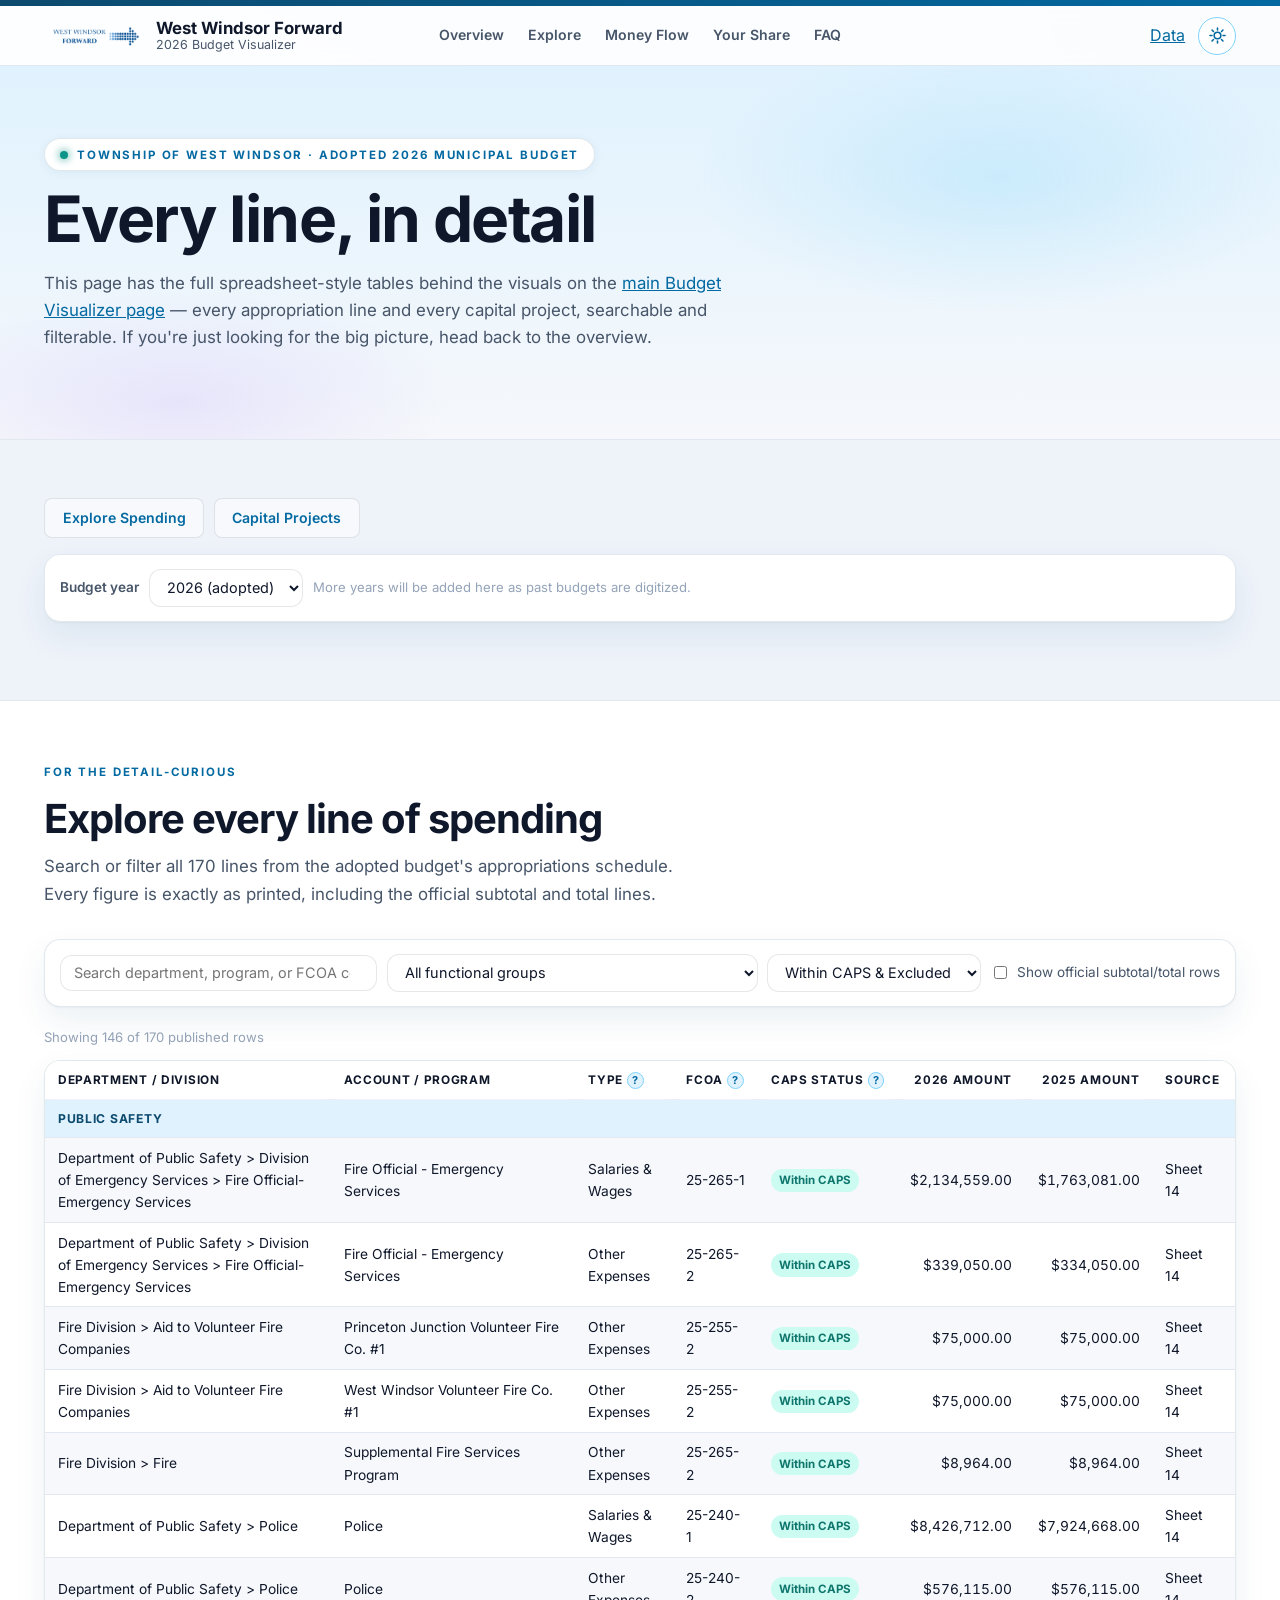
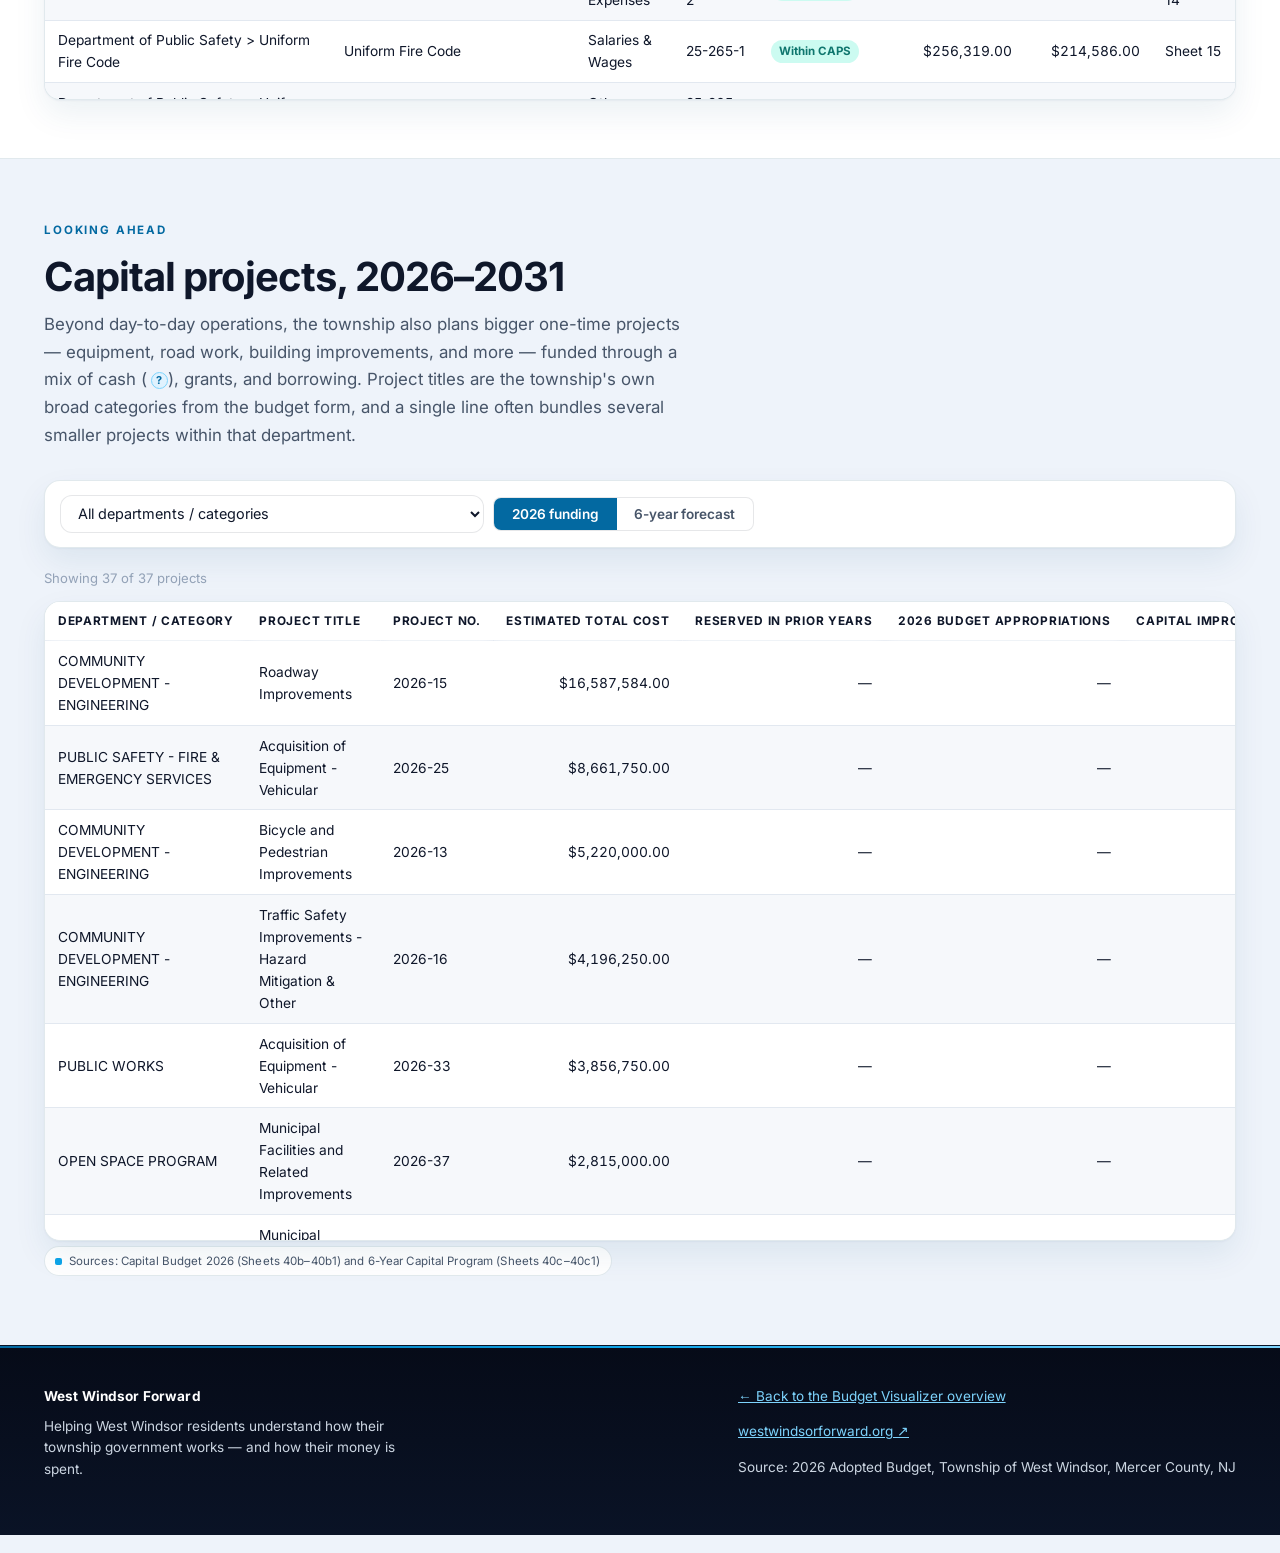
==== Budget Visualizer/web/data.html @ 99d3ff0b "Unify 2D/3D into one toggle; remove 3D pies; tighten layout + mobile - Removed the redundancy of sho" ====
<!DOCTYPE html>
<html lang="en">
<head>
<meta charset="UTF-8" />
<meta name="viewport" content="width=device-width, initial-scale=1.0" />
<title>Data Tables | 2026 Budget Visualizer | West Windsor Forward</title>
<meta name="description" content="Searchable line-item tables for West Windsor Township's 2026 adopted municipal budget and capital program." />
<link rel="icon" href="assets/favicon.ico" />
<meta name="theme-color" content="#082f49" />
<meta name="color-scheme" content="light dark" />
<link rel="stylesheet" href="css/fonts.css" />
<link rel="stylesheet" href="css/styles.css" />
<script>
  // Apply the saved (or system) theme before first paint to avoid a flash.
  (function () {
    try {
      var saved = localStorage.getItem("wwf-theme");
      document.documentElement.setAttribute("data-theme", saved || "light");
    } catch (e) {}
  })();
</script>
</head>
<body>

<div class="top-bar"></div>
<header class="site-header">
  <div class="container">
    <a class="brand" href="index.html#top">
      <img src="assets/wwf-logo.png" alt="West Windsor Forward logo" />
      <span class="brand-text">
        <strong>West Windsor Forward</strong>
        <span>2026 Budget Visualizer</span>
      </span>
    </a>
    <nav class="site-nav">
      <a href="index.html#glance">Overview</a>
      <a href="index.html#explore">Explore</a>
      <a href="index.html#flow">Money Flow</a>
      <a href="index.html#calculator">Your Share</a>
      <a href="index.html#about">FAQ</a>
    </nav>
    <div class="header-actions">
      <a href="data.html" class="nav-cta is-current">Data</a>
      <button type="button" class="theme-toggle" id="theme-toggle" aria-label="Toggle dark mode" title="Toggle dark mode">
        <svg class="icon-sun" viewBox="0 0 24 24" aria-hidden="true"><circle cx="12" cy="12" r="4.2"></circle><g><line x1="12" y1="2.5" x2="12" y2="5"></line><line x1="12" y1="19" x2="12" y2="21.5"></line><line x1="2.5" y1="12" x2="5" y2="12"></line><line x1="19" y1="12" x2="21.5" y2="12"></line><line x1="5.1" y1="5.1" x2="6.9" y2="6.9"></line><line x1="17.1" y1="17.1" x2="18.9" y2="18.9"></line><line x1="5.1" y1="18.9" x2="6.9" y2="17.1"></line><line x1="17.1" y1="6.9" x2="18.9" y2="5.1"></line></g></svg>
        <svg class="icon-moon" viewBox="0 0 24 24" aria-hidden="true"><path d="M20 14.5A8 8 0 1 1 9.5 4a6.5 6.5 0 0 0 10.5 10.5z"></path></svg>
      </button>
    </div>
  </div>
  <div class="scroll-progress" id="scroll-progress" aria-hidden="true"></div>
</header>

<section class="hero" id="top">
  <div class="container">
    <span class="eyebrow">Township of West Windsor &middot; Adopted 2026 Municipal Budget</span>
    <h1>Every line, in detail</h1>
    <p>
      This page has the full spreadsheet-style tables behind the visuals on
      the <a href="index.html#top">main Budget Visualizer page</a> &mdash;
      every appropriation line and every capital project, searchable and
      filterable. If you're just looking for the big picture, head back to
      the overview.
    </p>
  </div>
</section>

<!-- ================= JUMP NAV + YEAR SELECTOR ================= -->
<section class="section section--tight">
  <div class="container">
    <div class="jump-nav">
      <a href="#explorer">Explore Spending</a>
      <a href="#capital">Capital Projects</a>
    </div>
    <div class="filters">
      <label class="checkbox" for="year-select" style="font-weight:600;">Budget year</label>
      <select id="year-select">
        <option value="2026" selected>2026 (adopted)</option>
      </select>
      <span class="results-note" style="margin:0;">More years will be added here as past budgets are digitized.</span>
    </div>
  </div>
</section>

<!-- ================= EXPLORER ================= -->
<section class="section section--alt" id="explorer">
  <div class="container">
    <div class="section-head">
      <span class="eyebrow">For the detail-curious</span>
      <h2>Explore every line of spending</h2>
      <p class="section-intro">
        Search or filter all 170 lines from the adopted budget's
        appropriations schedule. Every figure is exactly as printed,
        including the official subtotal and total lines.
      </p>
    </div>
    <div class="filters">
      <input type="search" id="explorer-search" placeholder="Search department, program, or FCOA code&hellip;" />
      <select id="explorer-group">
        <option value="">All functional groups</option>
      </select>
      <select id="explorer-caps">
        <option value="">Within CAPS &amp; Excluded</option>
        <option value="Within CAPS">Within CAPS</option>
        <option value="Excluded from CAPS">Excluded from CAPS</option>
      </select>
      <label class="checkbox">
        <input type="checkbox" id="explorer-show-totals" />
        Show official subtotal/total rows
      </label>
    </div>
    <p class="results-note" id="explorer-count"></p>
    <div class="table-wrap">
      <table id="explorer-table">
        <thead>
          <tr>
            <th>Department / Division</th>
            <th>Account / Program</th>
            <th>Type<span class="gloss-term gloss-btn" data-term="Appropriation" tabindex="0">?</span></th>
            <th>FCOA<span class="gloss-term gloss-btn" data-term="FCOA" tabindex="0">?</span></th>
            <th>CAPS Status<span class="gloss-term gloss-btn" data-term="Within CAPS / Excluded from CAPS" tabindex="0">?</span></th>
            <th class="num">2026 Amount</th>
            <th class="num">2025 Amount</th>
            <th>Source</th>
          </tr>
        </thead>
        <tbody id="explorer-body"></tbody>
      </table>
    </div>
  </div>
</section>

<!-- ================= CAPITAL PROJECTS ================= -->
<section class="section" id="capital">
  <div class="container">
    <div class="section-head">
      <span class="eyebrow">Looking ahead</span>
      <h2>Capital projects, 2026&ndash;2031</h2>
      <p class="section-intro">
        Beyond day-to-day operations, the township also plans bigger
        one-time projects &mdash; equipment, road work, building
        improvements, and more &mdash; funded through a mix of cash
        (<span class="gloss-term gloss-btn" data-term="Capital Improvement Fund" tabindex="0">?</span>),
        grants, and borrowing. Project titles are the township's own broad
        categories from the budget form, and a single line often bundles
        several smaller projects within that department.
      </p>
    </div>

    <div class="filters">
      <select id="capital-dept">
        <option value="">All departments / categories</option>
      </select>
      <div class="pill-toggle" id="capital-view-toggle">
        <button data-view="2026" class="active">2026 funding</button>
        <button data-view="6yr">6-year forecast</button>
      </div>
    </div>
    <p class="results-note" id="capital-count"></p>
    <div class="table-wrap">
      <table id="capital-table">
        <thead id="capital-thead"></thead>
        <tbody id="capital-body"></tbody>
      </table>
    </div>
    <p class="source-tag">Sources: Capital Budget 2026 (Sheets 40b&ndash;40b1) and 6-Year Capital Program (Sheets 40c&ndash;40c1)</p>
  </div>
</section>

<footer class="site-footer">
  <div class="container footer-grid">
    <div>
      <strong style="color:#fff;">West Windsor Forward</strong>
      <p style="margin-top:.5rem;max-width:40ch;">
        Helping West Windsor residents understand how their township
        government works &mdash; and how their money is spent.
      </p>
    </div>
    <div>
      <p><a href="index.html#top">&larr; Back to the Budget Visualizer overview</a></p>
      <p><a href="https://westwindsorforward.org" target="_blank" rel="noopener">westwindsorforward.org &#8599;</a></p>
      <p>Source: 2026 Adopted Budget, Township of West Windsor, Mercer County, NJ</p>
    </div>
  </div>
</footer>

<script src="js/data.js" type="module"></script>
</body>
</html>
---- Budget Visualizer/web/css/fonts.css ----
/* Self-hosted fonts (Inter + Lora) — no third-party CDN, works offline.
   Files live in ../assets/fonts and are subset to Latin. */

/* ---- Inter (body / UI) ---- */
@font-face {
  font-family: "Inter";
  font-style: normal;
  font-weight: 400;
  font-display: swap;
  src: url("../assets/fonts/inter-latin-400-normal.woff2") format("woff2");
}
@font-face {
  font-family: "Inter";
  font-style: normal;
  font-weight: 500;
  font-display: swap;
  src: url("../assets/fonts/inter-latin-500-normal.woff2") format("woff2");
}
@font-face {
  font-family: "Inter";
  font-style: normal;
  font-weight: 600;
  font-display: swap;
  src: url("../assets/fonts/inter-latin-600-normal.woff2") format("woff2");
}
@font-face {
  font-family: "Inter";
  font-style: normal;
  font-weight: 700;
  font-display: swap;
  src: url("../assets/fonts/inter-latin-700-normal.woff2") format("woff2");
}

/* ---- Lora (display / headings) ---- */
@font-face {
  font-family: "Lora";
  font-style: normal;
  font-weight: 400;
  font-display: swap;
  src: url("../assets/fonts/lora-latin-400-normal.woff2") format("woff2");
}
@font-face {
  font-family: "Lora";
  font-style: italic;
  font-weight: 400;
  font-display: swap;
  src: url("../assets/fonts/lora-latin-400-italic.woff2") format("woff2");
}
@font-face {
  font-family: "Lora";
  font-style: normal;
  font-weight: 500;
  font-display: swap;
  src: url("../assets/fonts/lora-latin-500-normal.woff2") format("woff2");
}
@font-face {
  font-family: "Lora";
  font-style: normal;
  font-weight: 600;
  font-display: swap;
  src: url("../assets/fonts/lora-latin-600-normal.woff2") format("woff2");
}
@font-face {
  font-family: "Lora";
  font-style: normal;
  font-weight: 700;
  font-display: swap;
  src: url("../assets/fonts/lora-latin-700-normal.woff2") format("woff2");
}
---- Budget Visualizer/web/css/styles.css ----
/* ============================================================
   West Windsor 2026 Budget Visualizer — design system
   ============================================================ */

:root {
  --ink: #0f172a;
  --ink-soft: #475569;
  --ink-faint: #94a3b8;
  --paper: #f6f8fb;
  --card: #ffffff;
  --line: #e2e8f0;

  --brand-900: #0c4a6e;
  --brand-700: #0369a1;
  --brand-500: #0ea5e9;
  --brand-300: #7dd3fc;
  --brand-100: #e0f2fe;

  --teal: #0d9488;

  --good: #0f766e;
  --good-bg: #ccfbf1;

  --bg-soft: #eef2f7;

  --radius-lg: 16px;
  --radius-md: 12px;
  --radius-sm: 8px;

  --shadow-card: 0 1px 2px rgba(15, 23, 42, 0.04), 0 14px 30px rgba(15, 23, 42, 0.07);
  --shadow-pop: 0 18px 48px rgba(15, 23, 42, 0.18);

  --container: 1180px;

  --font-display: "Inter", -apple-system, BlinkMacSystemFont, "Segoe UI", Helvetica, Arial, sans-serif;
  --font-body: "Inter", -apple-system, BlinkMacSystemFont, "Segoe UI", Helvetica, Arial, sans-serif;
  --font-accent: "Lora", Georgia, "Times New Roman", serif;

  /* 13-color categorical palette for functional groups, ordered to roughly
     match spending size for visual variety (blues/teals -> greens -> warm) */
  --grp-1: #0369a1;
  --grp-2: #0ea5e9;
  --grp-3: #14b8a6;
  --grp-4: #22c55e;
  --grp-5: #84cc16;
  --grp-6: #eab308;
  --grp-7: #f59e0b;
  --grp-8: #f97316;
  --grp-9: #ef4444;
  --grp-10: #ec4899;
  --grp-11: #a855f7;
  --grp-12: #6366f1;
  --grp-13: #64748b;
}

* {
  box-sizing: border-box;
}

html {
  scroll-behavior: smooth;
  scroll-padding-top: 84px;
}

body {
  margin: 0;
  font-family: var(--font-body);
  font-size: 16px;
  line-height: 1.6;
  color: var(--ink);
  background: var(--paper);
}

h1, h2, h3, h4 {
  font-family: var(--font-display);
  color: var(--ink);
  letter-spacing: -0.01em;
  line-height: 1.15;
  margin: 0 0 0.5em;
}

h1 { font-size: clamp(2rem, 4.4vw, 3.4rem); }
h2 { font-size: clamp(1.5rem, 3vw, 2.2rem); }
h3 { font-size: 1.2rem; }

p { margin: 0 0 1em; }

a { color: var(--brand-700); }

.container {
  max-width: var(--container);
  margin: 0 auto;
  padding: 0 1.5rem;
}

/* ---------------- Header ---------------- */

.top-bar {
  height: 6px;
  background: linear-gradient(90deg, var(--brand-900), var(--brand-700));
}

.site-header {
  position: sticky;
  top: 0;
  z-index: 50;
  background: linear-gradient(180deg, var(--brand-100) 0%, rgba(255, 255, 255, 0.94) 100%);
  backdrop-filter: blur(8px);
  border-bottom: 2px solid var(--brand-700);
}

.site-header .container {
  display: flex;
  align-items: center;
  justify-content: space-between;
  gap: 1.5rem;
  padding-top: 0.6rem;
  padding-bottom: 0.6rem;
}

.brand {
  display: flex;
  align-items: center;
  gap: 0.75rem;
  text-decoration: none;
  min-width: 0;
}

.brand img {
  height: 40px;
  width: auto;
  display: block;
}

.brand-text {
  display: flex;
  flex-direction: column;
  line-height: 1.15;
}

.brand-text strong {
  font-family: var(--font-display);
  font-size: 1.05rem;
  color: var(--ink);
}

.brand-text span {
  font-size: 0.78rem;
  color: var(--ink-soft);
}

.site-nav {
  display: flex;
  gap: 1.25rem;
  flex-wrap: wrap;
  justify-content: flex-end;
}

.site-nav a {
  font-size: 0.88rem;
  font-weight: 600;
  color: var(--ink-soft);
  text-decoration: none;
  white-space: nowrap;
}

.site-nav a:hover {
  color: var(--brand-700);
}

.site-nav a.nav-cta {
  background: var(--brand-700);
  color: #fff;
  padding: 0.4rem 0.9rem;
  border-radius: var(--radius-sm);
  transition: background 160ms ease-out;
}

.site-nav a.nav-cta:hover {
  background: var(--brand-900);
  color: #fff;
}

.site-nav a.nav-cta.is-current {
  background: var(--brand-900);
  cursor: default;
  pointer-events: none;
}

/* ---------------- Jump nav (in-page section tabs) ---------------- */

.section--tight {
  padding-top: 1.5rem;
  padding-bottom: 1.5rem;
}

.jump-nav {
  display: flex;
  gap: 0.6rem;
  flex-wrap: wrap;
  margin-bottom: 1rem;
}

.jump-nav a {
  font-size: 0.88rem;
  font-weight: 600;
  text-decoration: none;
  color: var(--brand-700);
  background: var(--brand-100);
  border: 1px solid var(--brand-300);
  border-radius: var(--radius-sm);
  padding: 0.5rem 1.1rem;
  transition: all 160ms ease-out;
}

.jump-nav a:hover {
  background: var(--brand-700);
  color: #fff;
  border-color: var(--brand-700);
}

@media (max-width: 760px) {
  .site-header .container {
    flex-direction: column;
    align-items: flex-start;
    gap: 0.5rem;
    padding-top: 0.5rem;
    padding-bottom: 0.5rem;
  }

  .site-nav {
    width: 100%;
    justify-content: flex-start;
    gap: 0.4rem 0.9rem;
    overflow-x: auto;
    flex-wrap: nowrap;
    padding-bottom: 0.2rem;
  }

  .site-nav a {
    font-size: 0.8rem;
  }

  .brand img {
    height: 32px;
  }

  .brand-text strong {
    font-size: 0.95rem;
  }
}

/* ---------------- Hero ---------------- */

.hero {
  color: var(--ink);
  background: linear-gradient(180deg, var(--brand-100) 0%, var(--paper) 100%);
  border-bottom: 1px solid var(--line);
  padding: clamp(2.5rem, 7vw, 4.5rem) 0;
}

.hero .eyebrow {
  display: inline-block;
  text-transform: uppercase;
  letter-spacing: 0.16em;
  font-size: 0.72rem;
  font-weight: 700;
  color: var(--brand-700);
  margin-bottom: 0.9rem;
}

.hero h1 {
  color: var(--ink);
  max-width: 18ch;
  margin-bottom: 1rem;
}

.hero p {
  max-width: 62ch;
  color: var(--ink-soft);
  font-size: 1.05rem;
}

.hero-actions {
  display: flex;
  gap: 0.75rem;
  flex-wrap: wrap;
  margin-top: 1.5rem;
}

.hero-chips {
  display: flex;
  flex-wrap: wrap;
  gap: 0.5rem;
  list-style: none;
  margin: 1.1rem 0 0;
  padding: 0;
}

.hero-chips li {
  font-size: 0.74rem;
  font-weight: 600;
  color: var(--brand-700);
  background: var(--card);
  border: 1px solid var(--brand-300);
  border-radius: 999px;
  padding: 0.3rem 0.75rem;
}

.hero-figure {
  position: relative;
  z-index: 2;
  width: 100%;
  background: var(--card);
  border: 1px solid var(--line);
  border-radius: var(--radius-lg);
  box-shadow: 0 12px 32px rgba(8, 47, 73, 0.18);
  padding: 1.25rem 1.5rem;
  text-align: center;
}

.hero-figure-label {
  font-size: 0.7rem;
  font-weight: 700;
  text-transform: uppercase;
  letter-spacing: 0.1em;
  color: var(--ink-soft);
}

.hero-figure-value {
  font-family: var(--font-display);
  font-size: clamp(2rem, 5vw, 2.6rem);
  font-weight: 700;
  color: var(--brand-900);
  margin: 0.2rem 0;
}

.hero-figure-source {
  font-size: 0.72rem;
  color: var(--ink-faint);
}

.hero-grid {
  display: grid;
  grid-template-columns: minmax(0, 1.1fr) minmax(0, 0.9fr);
  align-items: center;
  gap: clamp(1.5rem, 4vw, 3rem);
}

.hero-art {
  display: flex;
  justify-content: center;
}

/* Premium gradient panel that replaces the old illustration: a civic
 * data-flow backdrop behind the headline figure and three quick stats. */
.hero-panel {
  position: relative;
  width: 100%;
  max-width: 420px;
  border-radius: var(--radius-lg);
  background: linear-gradient(155deg, var(--brand-900) 0%, var(--brand-700) 55%, var(--brand-500) 100%);
  padding: 2.5rem 1.75rem 1.75rem;
  display: flex;
  flex-direction: column;
  align-items: center;
  gap: 1.5rem;
  overflow: hidden;
  box-shadow: 0 20px 48px rgba(8, 47, 73, 0.2);
}

.hero-panel-decor {
  position: absolute;
  inset: 0;
  pointer-events: none;
}

.hero-ring {
  position: absolute;
  border-radius: 50%;
  border: 1px solid rgba(255, 255, 255, 0.16);
}

.hero-ring-1 {
  width: 260px;
  height: 260px;
  top: -90px;
  right: -70px;
}

.hero-ring-2 {
  width: 160px;
  height: 160px;
  bottom: -50px;
  left: -50px;
  border-color: rgba(255, 255, 255, 0.12);
}

.hero-ring-3 {
  width: 90px;
  height: 90px;
  bottom: 30%;
  right: 10%;
  background: rgba(255, 255, 255, 0.08);
  border-color: transparent;
}

.hero-panel-stats {
  position: relative;
  z-index: 2;
  display: flex;
  width: 100%;
  justify-content: space-between;
  gap: 0.5rem;
}

.hero-panel-stat {
  display: flex;
  flex-direction: column;
  align-items: center;
  text-align: center;
  color: #fff;
}

.hero-panel-stat strong {
  font-family: var(--font-display);
  font-size: 1.4rem;
  font-weight: 700;
}

.hero-panel-stat span {
  font-size: 0.68rem;
  text-transform: uppercase;
  letter-spacing: 0.08em;
  color: rgba(255, 255, 255, 0.75);
  margin-top: 0.15rem;
}

@media (max-width: 860px) {
  .hero-grid {
    grid-template-columns: 1fr;
  }

  .hero-art {
    order: -1;
  }

  .hero-panel {
    max-width: 100%;
  }
}

.btn {
  display: inline-flex;
  align-items: center;
  gap: 0.4rem;
  padding: 0.65rem 1.25rem;
  border-radius: var(--radius-sm);
  font-weight: 600;
  font-size: 0.92rem;
  text-decoration: none;
  cursor: pointer;
  border: 1px solid transparent;
  transition: all 160ms ease-out;
}

.btn-primary {
  background: var(--brand-700);
  color: #fff;
  border-color: var(--brand-700);
}

.btn-primary:hover {
  background: var(--brand-900);
  border-color: var(--brand-900);
}

.btn-secondary {
  background: var(--brand-100);
  color: var(--brand-900);
  border-color: var(--brand-100);
}

.btn-secondary:hover {
  background: var(--brand-300);
  border-color: var(--brand-300);
}

.btn-ghost {
  background: transparent;
  color: var(--brand-700);
  border-color: var(--brand-300);
}

.btn-ghost:hover {
  background: var(--brand-100);
  border-color: var(--brand-700);
}

/* ---------------- Sections ---------------- */

.section {
  padding: clamp(2.5rem, 6vw, 4.5rem) 0;
}

.section--alt {
  background: #ffffff;
  border-top: 1px solid var(--line);
  border-bottom: 1px solid var(--line);
}

.section-head {
  max-width: 70ch;
  margin-bottom: 2rem;
}

.section-head .eyebrow {
  display: block;
  text-transform: uppercase;
  letter-spacing: 0.14em;
  font-size: 0.72rem;
  font-weight: 700;
  color: var(--brand-700);
  margin-bottom: 0.6rem;
}

.section-intro {
  color: var(--ink-soft);
  font-size: 1rem;
}

/* ---------------- Stat cards ---------------- */

.stats-grid {
  display: grid;
  grid-template-columns: minmax(260px, 1.1fr) 2fr;
  gap: 1.25rem;
  align-items: stretch;
}

.stat-feature {
  background: linear-gradient(155deg, var(--brand-900), var(--brand-700));
  color: #fff;
  border-radius: var(--radius-lg);
  padding: 1.75rem;
  display: flex;
  flex-direction: column;
  justify-content: center;
}

.stat-feature-label {
  font-size: 0.85rem;
  font-weight: 600;
  text-transform: uppercase;
  letter-spacing: 0.08em;
  color: var(--brand-100);
  margin-bottom: 0.5rem;
}

.stat-feature-value {
  font-family: var(--font-display);
  font-size: clamp(2.4rem, 6vw, 3.4rem);
  font-weight: 700;
  line-height: 1.1;
}

.stat-feature .stat-note {
  margin-top: 0.6rem;
  font-size: 0.78rem;
  color: var(--brand-300);
}

.stats-grid-secondary {
  display: grid;
  grid-template-columns: repeat(auto-fit, minmax(200px, 1fr));
  gap: 1rem;
}

.stat-card {
  background: var(--card);
  border: 1px solid var(--line);
  border-radius: var(--radius-lg);
  padding: 1.25rem;
  box-shadow: var(--shadow-card);
}

.stat-card .stat-label {
  font-size: 0.8rem;
  font-weight: 600;
  color: var(--ink-soft);
  margin-bottom: 0.4rem;
}

.stat-card .stat-value {
  font-family: var(--font-display);
  font-size: clamp(1.3rem, 2.6vw, 1.7rem);
  font-weight: 700;
  color: var(--ink);
}

.stat-card .stat-note {
  margin-top: 0.5rem;
  font-size: 0.78rem;
  color: var(--ink-faint);
}

@media (max-width: 860px) {
  .stats-grid {
    grid-template-columns: 1fr;
  }
}

/* ---------------- Donut charts ---------------- */

.donut-grid {
  display: grid;
  grid-template-columns: repeat(auto-fit, minmax(540px, 1fr));
  gap: 1.5rem;
  margin-top: 1.5rem;
}

.donut-feature {
  background: var(--card);
  border: 1px solid var(--line);
  border-radius: var(--radius-lg);
  padding: 1.5rem;
}

.donut-feature h3 {
  margin-bottom: 0.5rem;
  text-align: center;
}

.donut-feature-wrap {
  position: relative;
  display: flex;
  justify-content: center;
  margin: 0.5rem auto 0;
  max-width: 100%;
}

.donut-feature-wrap svg {
  width: 100%;
  height: auto;
  display: block;
  overflow: visible;
}

.donut-center {
  position: absolute;
  top: 50%;
  left: 50%;
  transform: translate(-50%, -50%);
  text-align: center;
  pointer-events: none;
}

.donut-center-value {
  font-family: var(--font-display);
  font-size: clamp(1.6rem, 4vw, 2.6rem);
  font-weight: 700;
  color: var(--ink);
  font-variant-numeric: tabular-nums;
}

.donut-center-label {
  font-size: 0.9rem;
  color: var(--ink-soft);
  text-transform: uppercase;
  letter-spacing: 0.1em;
  margin-top: 0.35rem;
}

.donut-hint {
  text-align: center;
  font-size: 0.85rem;
  color: var(--ink-faint);
  margin-top: 1rem;
}

/* Floating hover popover with descriptions */
.donut-popover {
  position: absolute;
  z-index: 80;
  max-width: 320px;
  background: var(--card);
  border: 1px solid var(--line);
  border-radius: var(--radius-md);
  box-shadow: 0 12px 32px rgba(15, 23, 42, 0.14);
  padding: 0.85rem 1rem;
  display: flex;
  gap: 0.65rem;
  opacity: 0;
  transform: translateY(6px) scale(0.98);
  transition: opacity 160ms ease-out, transform 160ms ease-out;
  pointer-events: none;
}

.donut-popover.visible {
  opacity: 1;
  transform: translateY(0) scale(1);
}

.donut-pop-swatch {
  flex: none;
  width: 10px;
  height: 10px;
  border-radius: 3px;
  margin-top: 0.3rem;
}

.donut-pop-body h4 {
  margin: 0 0 0.2rem;
  font-size: 0.95rem;
}

.donut-pop-amount {
  font-size: 0.78rem;
  color: var(--ink-soft);
  font-weight: 600;
  margin-bottom: 0.35rem;
  font-variant-numeric: tabular-nums;
}

.donut-pop-body p {
  font-size: 0.82rem;
  color: var(--ink-soft);
  margin: 0;
  line-height: 1.5;
}

@media (max-width: 760px) {
  .donut-grid {
    grid-template-columns: 1fr;
  }
}

/* Cross-highlighting between slices and linked cards */
.donut-grid path {
  transition: opacity 160ms ease-out;
}

.donut-grid path.is-dimmed {
  opacity: 0.28;
}

/* Linked summary cards under each donut */
.donut-card-grid {
  display: grid;
  grid-template-columns: repeat(auto-fit, minmax(220px, 1fr));
  gap: 0.85rem;
  margin-top: 1.25rem;
}

.donut-card {
  background: var(--paper);
  border: 1px solid var(--line);
  border-radius: var(--radius-md);
  padding: 0.9rem 1rem;
  cursor: pointer;
  transition: border-color 160ms ease-out, box-shadow 160ms ease-out, transform 160ms ease-out;
}

.donut-card:hover,
.donut-card:focus-visible,
.donut-card.is-highlighted {
  border-color: var(--brand-500);
  box-shadow: 0 6px 18px rgba(15, 23, 42, 0.08);
  transform: translateY(-2px);
}

.donut-card-head {
  display: flex;
  align-items: center;
  gap: 0.5rem;
  margin-bottom: 0.3rem;
}

.donut-card-swatch {
  flex: none;
  width: 10px;
  height: 10px;
  border-radius: 3px;
}

.donut-card-label {
  font-weight: 600;
  font-size: 0.92rem;
  color: var(--ink);
}

.donut-card-amount {
  font-size: 0.82rem;
  font-weight: 600;
  color: var(--brand-700);
  font-variant-numeric: tabular-nums;
  margin-bottom: 0.3rem;
}

.donut-card-hint {
  font-size: 0.72rem;
  color: var(--ink-faint);
  text-transform: uppercase;
  letter-spacing: 0.06em;
}

/* Compact rows for the smaller remaining spending categories */
.donut-other-list {
  margin-top: 0.85rem;
  border: 1px solid var(--line);
  border-radius: var(--radius-md);
  overflow: hidden;
}

.donut-other-row {
  display: flex;
  align-items: center;
  gap: 0.6rem;
  padding: 0.55rem 0.85rem;
  cursor: pointer;
  border-top: 1px solid var(--line);
  transition: background 120ms ease-out;
}

.donut-other-row:first-child {
  border-top: none;
}

.donut-other-row:hover,
.donut-other-row:focus-visible,
.donut-other-row.is-highlighted {
  background: var(--paper);
}

.donut-other-swatch {
  flex: none;
  width: 9px;
  height: 9px;
  border-radius: 2px;
}

.donut-other-label {
  flex: 1;
  font-size: 0.82rem;
  color: var(--ink);
}

.donut-other-amount {
  font-size: 0.8rem;
  font-weight: 600;
  color: var(--ink-soft);
  font-variant-numeric: tabular-nums;
}

/* ---------------- What changed from 2025 ---------------- */

.yoy-total {
  margin-top: 1.5rem;
}

.yoy-total-card {
  position: relative;
  overflow: hidden;
  background: linear-gradient(155deg, var(--brand-900), var(--brand-700));
  border-radius: var(--radius-lg);
  padding: 2rem 1.75rem;
  color: #fff;
  text-align: center;
}

.yoy-total-card::before {
  content: "";
  position: absolute;
  inset: -40% -10% auto auto;
  width: 320px;
  height: 320px;
  border-radius: 50%;
  background: radial-gradient(circle, rgba(255, 255, 255, 0.16), transparent 70%);
  pointer-events: none;
}

.yoy-total-label {
  position: relative;
  font-size: 0.78rem;
  text-transform: uppercase;
  letter-spacing: 0.14em;
  color: rgba(255, 255, 255, 0.7);
}

.yoy-total-figure {
  position: relative;
  display: flex;
  align-items: center;
  justify-content: center;
  flex-wrap: wrap;
  gap: 0.75rem;
  margin: 0.5rem 0 1.5rem;
}

.yoy-total-amount {
  font-family: var(--font-display);
  font-size: clamp(2rem, 6vw, 3.4rem);
  font-weight: 700;
  font-variant-numeric: tabular-nums;
  line-height: 1;
}

.yoy-total-badge,
.yoy-card-badge {
  display: inline-flex;
  align-items: center;
  padding: 0.3rem 0.75rem;
  border-radius: 999px;
  font-size: 0.85rem;
  font-weight: 700;
  font-variant-numeric: tabular-nums;
  white-space: nowrap;
}

.yoy-total-badge.is-up {
  background: rgba(74, 222, 128, 0.18);
  color: #bbf7d0;
}

.yoy-total-badge.is-down {
  background: rgba(253, 186, 116, 0.18);
  color: #fed7aa;
}

.yoy-card-badge.is-up {
  background: rgba(20, 122, 87, 0.1);
  color: var(--brand-700);
}

.yoy-card-badge.is-down {
  background: rgba(180, 83, 9, 0.1);
  color: #b45309;
}

.yoy-bars {
  position: relative;
  display: flex;
  flex-direction: column;
  gap: 0.65rem;
  max-width: 480px;
  margin: 0 auto;
}

.yoy-bars--compact {
  max-width: none;
  margin-top: 0.75rem;
  gap: 0.45rem;
}

.yoy-bar-row {
  display: grid;
  grid-template-columns: 2.6rem 1fr auto;
  align-items: center;
  gap: 0.7rem;
}

.yoy-bar-year {
  font-size: 0.7rem;
  font-weight: 600;
  text-transform: uppercase;
  letter-spacing: 0.08em;
  text-align: right;
  opacity: 0.65;
}

.yoy-bar-track {
  height: 10px;
  border-radius: 999px;
  background: rgba(255, 255, 255, 0.16);
  overflow: hidden;
}

.yoy-bars--compact .yoy-bar-track {
  height: 8px;
  background: var(--bg-soft, #eef2f7);
}

.yoy-bar-fill {
  display: block;
  height: 100%;
  width: 0;
  border-radius: 999px;
  background: rgba(255, 255, 255, 0.55);
  transition: width 1.1s cubic-bezier(0.16, 1, 0.3, 1);
}

.yoy-bar-fill--now {
  background: #fff;
}

#changed.is-visible .yoy-bar-fill {
  width: var(--target);
}

.yoy-bar-amount {
  font-size: 0.82rem;
  font-variant-numeric: tabular-nums;
  font-weight: 600;
  white-space: nowrap;
  min-width: 6.5ch;
  text-align: right;
}

.yoy-total-change {
  position: relative;
  margin-top: 1.1rem;
  font-size: 0.95rem;
  font-weight: 600;
  color: rgba(255, 255, 255, 0.85);
  font-variant-numeric: tabular-nums;
}

.yoy-grid {
  display: grid;
  grid-template-columns: repeat(auto-fit, minmax(260px, 1fr));
  gap: 1rem;
  margin-top: 1.25rem;
}

.yoy-card {
  background: var(--card);
  border: 1px solid var(--line);
  border-radius: var(--radius-md);
  padding: 1.1rem 1.2rem;
  opacity: 0;
  transform: translateY(18px);
  transition: opacity 0.6s ease, transform 0.6s cubic-bezier(0.16, 1, 0.3, 1);
}

#changed.is-visible .yoy-card {
  opacity: 1;
  transform: translateY(0);
}

#changed.is-visible .yoy-card:nth-child(1) { transition-delay: 0.05s; }
#changed.is-visible .yoy-card:nth-child(2) { transition-delay: 0.1s; }
#changed.is-visible .yoy-card:nth-child(3) { transition-delay: 0.15s; }
#changed.is-visible .yoy-card:nth-child(4) { transition-delay: 0.2s; }
#changed.is-visible .yoy-card:nth-child(5) { transition-delay: 0.25s; }
#changed.is-visible .yoy-card:nth-child(6) { transition-delay: 0.3s; }

.yoy-card-head {
  display: flex;
  align-items: center;
  gap: 0.5rem;
  margin-bottom: 0.2rem;
}

.yoy-card-label {
  font-weight: 600;
  font-size: 0.9rem;
  flex: 1;
}

.yoy-card-change {
  margin-top: 0.6rem;
  font-size: 0.82rem;
  font-weight: 600;
  font-variant-numeric: tabular-nums;
}

.is-up {
  color: var(--brand-700);
}

.is-down {
  color: #b45309;
}

@media (prefers-reduced-motion: reduce) {
  .yoy-bar-fill {
    transition: none;
  }
  .yoy-card {
    transition: none;
    opacity: 1;
    transform: none;
  }
}

/* ---------------- Source tags ---------------- */

.source-tag {
  display: inline-block;
  margin-top: 0.35rem;
  font-size: 0.72rem;
  color: var(--ink-faint);
}

/* ---------------- Sankey ---------------- */

.sankey-card {
  background: var(--card);
  border: 1px solid var(--line);
  border-radius: var(--radius-lg);
  box-shadow: var(--shadow-card);
  padding: 1.25rem;
  overflow-x: auto;
}

.sankey-card--full {
  width: 100vw;
  margin-left: calc(50% - 50vw);
  margin-right: calc(50% - 50vw);
  margin-bottom: 1.5rem;
  border-left: none;
  border-right: none;
  border-radius: 0;
  padding: 1.25rem clamp(1rem, 4vw, 4rem);
}

#sankey-chart {
  width: 100%;
  height: auto;
  min-width: 640px;
}

.sankey-node rect {
  stroke: rgba(15, 23, 42, 0.15);
}

.sankey-link {
  fill: none;
  stroke-opacity: 0.32;
  cursor: pointer;
  transition: stroke-opacity 320ms cubic-bezier(0.4, 0, 0.2, 1), stroke-width 320ms cubic-bezier(0.4, 0, 0.2, 1);
}

.sankey-link:hover {
  stroke-opacity: 0.6;
}

.sankey-link.is-highlighted {
  stroke-opacity: 0.7;
}

.sankey-link.is-active {
  stroke-opacity: 0.85;
}

.sankey-link.is-dimmed {
  stroke-opacity: 0.08;
}

.sankey-label {
  font-family: var(--font-body);
  font-size: 11px;
  fill: var(--ink);
}

.sankey-label .amount {
  fill: var(--ink-soft);
  font-size: 10px;
}

.sankey-tooltip {
  position: absolute;
  pointer-events: none;
  background: var(--ink);
  color: #fff;
  padding: 0.4rem 0.6rem;
  border-radius: var(--radius-sm);
  font-size: 0.78rem;
  opacity: 0;
  transition: opacity 0.1s ease;
  z-index: 10;
  white-space: nowrap;
}

.sankey-hint {
  margin-top: 0.6rem;
  font-size: 0.8rem;
  color: var(--ink-faint);
}

.sankey-node rect {
  cursor: pointer;
  transition: opacity 320ms cubic-bezier(0.4, 0, 0.2, 1), stroke-width 200ms ease-out;
}

.sankey-node-group.is-active rect {
  opacity: 1;
  stroke: var(--ink);
  stroke-width: 1.5px;
}

.sankey-node-group.is-dimmed rect {
  opacity: 0.25;
}

.sankey-label,
.sankey-label.amount {
  transition: opacity 320ms cubic-bezier(0.4, 0, 0.2, 1);
}

.sankey-node-group.is-dimmed .sankey-label {
  opacity: 0.3;
}

.sankey-detail {
  max-height: 0;
  overflow: hidden;
  opacity: 0;
  transform: translateY(-12px);
  transition: max-height 480ms cubic-bezier(0.4, 0, 0.2, 1),
    opacity 380ms cubic-bezier(0.4, 0, 0.2, 1),
    transform 420ms cubic-bezier(0.4, 0, 0.2, 1);
}

.sankey-detail.is-open {
  opacity: 1;
  transform: translateY(0);
}

.sankey-detail-inner {
  margin-top: 0.75rem;
  background: var(--paper);
  border: 1px solid var(--line);
  border-radius: var(--radius-md);
  padding: 1rem 1.25rem;
  border-left: 4px solid var(--brand-500);
}

.sankey-detail-inner h4 {
  margin: 0 0 0.4rem;
  font-family: var(--font-display);
  font-size: 1.1rem;
}

.sankey-detail-inner .detail-amount {
  font-size: 0.85rem;
  font-weight: 700;
  color: var(--brand-700);
  margin-bottom: 0.5rem;
}

.sankey-detail-inner p {
  font-size: 0.92rem;
  color: var(--ink-soft);
}

.detail-breakdown {
  margin-top: 0.75rem;
  display: grid;
  gap: 0.35rem;
}

.detail-breakdown-row {
  display: flex;
  justify-content: space-between;
  gap: 1rem;
  font-size: 0.85rem;
  padding: 0.3rem 0;
  border-bottom: 1px solid var(--line);
}

.detail-breakdown-row span:first-child {
  color: var(--ink);
}

.detail-breakdown-row span:last-child {
  color: var(--ink-soft);
  font-variant-numeric: tabular-nums;
  white-space: nowrap;
}

.legend {
  display: flex;
  flex-wrap: wrap;
  gap: 0.5rem 1.1rem;
  margin-top: 1rem;
  font-size: 0.8rem;
  color: var(--ink-soft);
}

.legend-item {
  display: flex;
  align-items: center;
  gap: 0.4rem;
}

.legend-swatch {
  width: 0.7rem;
  height: 0.7rem;
  border-radius: 0.2rem;
  flex: none;
}

/* ---------------- Calculator ---------------- */

.calculator-grid {
  display: grid;
  grid-template-columns: minmax(260px, 360px) 1fr;
  gap: 1.5rem;
  align-items: start;
}

@media (max-width: 860px) {
  .calculator-grid {
    grid-template-columns: 1fr;
  }
}

.calc-card {
  background: var(--card);
  border: 1px solid var(--line);
  border-radius: var(--radius-lg);
  box-shadow: var(--shadow-card);
  padding: 1.5rem;
}

.calc-card label {
  display: block;
  font-weight: 600;
  font-size: 0.9rem;
  margin-bottom: 0.4rem;
}

.calc-input-row {
  display: flex;
  align-items: center;
  border: 1px solid var(--line);
  border-radius: var(--radius-md);
  overflow: hidden;
  background: var(--paper);
}

.calc-input-row span {
  padding: 0.7rem 0.85rem;
  color: var(--ink-soft);
  font-weight: 600;
  background: var(--line);
}

.calc-input-row input {
  flex: 1;
  border: none;
  background: transparent;
  padding: 0.7rem 0.85rem;
  font-size: 1.05rem;
  font-family: var(--font-body);
  color: var(--ink);
  min-width: 0;
}

.calc-input-row input:focus {
  outline: 2px solid var(--brand-500);
  outline-offset: -2px;
}

.calc-result {
  margin-top: 1.25rem;
  padding: 1rem;
  border-radius: var(--radius-md);
  background: var(--brand-100);
  border: 1px solid var(--brand-300);
}

.calc-result .calc-result-label {
  font-size: 0.82rem;
  font-weight: 600;
  color: var(--brand-700);
}

.calc-result .calc-result-value {
  font-family: var(--font-display);
  font-size: 1.9rem;
  font-weight: 700;
  color: var(--brand-900);
}

.privacy-note {
  margin-top: 1.25rem;
  font-size: 0.82rem;
  color: var(--ink-soft);
  background: var(--paper);
  border-left: 3px solid var(--brand-500);
  padding: 0.75rem 0.9rem;
  border-radius: 0 var(--radius-sm) var(--radius-sm) 0;
}

.calc-formula {
  margin-top: 0.75rem;
  font-size: 0.82rem;
}

.calc-formula summary {
  cursor: pointer;
  font-weight: 600;
  color: var(--brand-700);
}

.calc-formula code {
  display: block;
  margin-top: 0.5rem;
  background: var(--paper);
  border: 1px solid var(--line);
  border-radius: var(--radius-sm);
  padding: 0.6rem 0.75rem;
  font-size: 0.8rem;
}

/* ---------------- Breakdown bars ---------------- */

.breakdown-list {
  background: var(--card);
  border: 1px solid var(--line);
  border-radius: var(--radius-lg);
  box-shadow: var(--shadow-card);
  padding: 1.5rem;
}

.breakdown-row {
  margin-bottom: 0.85rem;
}

.breakdown-row:last-child {
  margin-bottom: 0;
}

.breakdown-row-head {
  display: flex;
  justify-content: space-between;
  gap: 1rem;
  font-size: 0.9rem;
  margin-bottom: 0.3rem;
}

.breakdown-row-head .group-name {
  font-weight: 600;
}

.breakdown-row-head .group-amounts {
  color: var(--ink-soft);
  white-space: nowrap;
  font-variant-numeric: tabular-nums;
}

.breakdown-track {
  height: 10px;
  border-radius: 999px;
  background: var(--line);
  overflow: hidden;
}

.breakdown-fill {
  height: 100%;
  border-radius: 999px;
  width: 0%;
  transition: width 650ms cubic-bezier(0.4, 0, 0.2, 1);
}

.breakdown-fill.is-pulsing {
  animation: breakdown-pulse 480ms ease-out;
}

@keyframes breakdown-pulse {
  0% {
    filter: brightness(1);
    box-shadow: 0 0 0 0 rgba(14, 165, 233, 0.45);
  }
  35% {
    filter: brightness(1.25);
    box-shadow: 0 0 0 3px rgba(14, 165, 233, 0.18);
  }
  100% {
    filter: brightness(1);
    box-shadow: 0 0 0 0 rgba(14, 165, 233, 0);
  }
}

/* ---------------- "Compared to others" meter ---------------- */

.calc-compare {
  margin-top: 1rem;
  padding: 1rem;
  border: 1px solid var(--line);
  border-radius: var(--radius-md);
  background: var(--paper);
}

.calc-compare-label {
  font-size: 0.82rem;
  color: var(--ink-soft);
  margin-bottom: 0.6rem;
  line-height: 1.5;
}

.calc-compare-label strong {
  color: var(--brand-700);
}

.calc-compare-track {
  height: 10px;
  border-radius: 999px;
  background: var(--line);
  overflow: hidden;
}

.calc-compare-fill {
  height: 100%;
  width: 0%;
  min-width: 0;
  border-radius: 999px;
  background: linear-gradient(90deg, var(--brand-500), var(--brand-700));
  transition: width 650ms cubic-bezier(0.4, 0, 0.2, 1);
}

.calc-compare-fill.has-value {
  min-width: 3px;
}

/* ---------------- Cap cards ---------------- */

.caps-grid {
  display: grid;
  grid-template-columns: repeat(auto-fit, minmax(260px, 1fr));
  gap: 1.25rem;
}

.cap-card {
  background: var(--card);
  color: var(--ink);
  border: 1px solid var(--line);
  border-radius: var(--radius-lg);
  padding: 1.5rem;
}

.cap-card .cap-label {
  font-size: 0.78rem;
  color: var(--brand-700);
  font-weight: 700;
  text-transform: uppercase;
  letter-spacing: 0.1em;
}

.cap-bar-row {
  display: flex;
  align-items: center;
  gap: 0.75rem;
  margin: 0.6rem 0 0.3rem;
}

.cap-bar-track {
  flex: 1;
  height: 12px;
  border-radius: 999px;
  background: var(--line);
  overflow: hidden;
}

.cap-bar-fill {
  height: 100%;
  border-radius: 999px;
  background: var(--brand-700);
}

.cap-bar-pct {
  font-size: 0.78rem;
  font-weight: 700;
  color: var(--brand-700);
  white-space: nowrap;
}

.cap-bar-labels {
  display: flex;
  justify-content: space-between;
  font-size: 0.74rem;
  color: var(--ink-faint);
  margin-bottom: 0.4rem;
}

.cap-card .cap-value {
  font-family: var(--font-display);
  font-size: 2.1rem;
  font-weight: 700;
  margin: 0.4rem 0;
  color: var(--good);
  background: var(--good-bg);
  display: inline-block;
  padding: 0.1rem 0.6rem;
  border-radius: var(--radius-sm);
}

.cap-card p {
  color: var(--ink-soft);
  font-size: 0.88rem;
  margin: 0.5rem 0 0;
}

.cap-card .cap-source {
  color: var(--ink-faint);
  font-size: 0.78rem;
}

/* ---------------- Glossary tooltip term ---------------- */

.gloss-term {
  border-bottom: 1px dotted var(--brand-500);
  cursor: help;
  text-decoration: none;
  color: inherit;
}

/* ---------------- Filters ---------------- */

.filters {
  display: flex;
  flex-wrap: wrap;
  gap: 0.75rem;
  margin-bottom: 1.25rem;
}

.filters input[type="search"],
.filters select {
  font-family: var(--font-body);
  font-size: 0.9rem;
  padding: 0.55rem 0.8rem;
  border: 1px solid var(--line);
  border-radius: var(--radius-md);
  background: #fff;
  color: var(--ink);
}

.filters input[type="search"] {
  flex: 1;
  min-width: 200px;
}

.filters label.checkbox {
  display: flex;
  align-items: center;
  gap: 0.4rem;
  font-size: 0.85rem;
  color: var(--ink-soft);
}

.results-note {
  font-size: 0.82rem;
  color: var(--ink-faint);
  margin-bottom: 0.75rem;
}

/* ---------------- Tables ---------------- */

.table-wrap {
  background: var(--card);
  border: 1px solid var(--line);
  border-radius: var(--radius-lg);
  overflow: auto;
  max-height: 640px;
}

table {
  width: 100%;
  border-collapse: collapse;
  font-size: 0.86rem;
  white-space: nowrap;
}

thead th {
  position: sticky;
  top: 0;
  background: var(--paper);
  color: var(--ink);
  text-align: left;
  font-weight: 700;
  padding: 0.6rem 0.8rem;
  font-size: 0.74rem;
  text-transform: uppercase;
  letter-spacing: 0.06em;
  border-bottom: 1px solid var(--line);
  z-index: 1;
}

tbody td {
  padding: 0.55rem 0.8rem;
  border-bottom: 1px solid var(--line);
  white-space: normal;
}

tbody tr:nth-child(even) {
  background: var(--paper);
}

tbody tr.row-total {
  background: var(--brand-100);
  font-weight: 700;
}

.group-header-row td {
  background: var(--brand-100) !important;
  color: var(--brand-900);
  font-weight: 700;
  font-size: 0.76rem;
  text-transform: uppercase;
  letter-spacing: 0.06em;
  position: sticky;
  top: 33px;
  border-bottom: 1px solid var(--line);
}

td.num, th.num {
  text-align: right;
  font-variant-numeric: tabular-nums;
}

.badge {
  display: inline-block;
  padding: 0.15rem 0.5rem;
  border-radius: 999px;
  font-size: 0.72rem;
  font-weight: 700;
  white-space: nowrap;
}

.badge-within {
  background: var(--good-bg);
  color: var(--good);
}

.badge-excluded {
  background: #fef3c7;
  color: #92400e;
}

/* ---------------- Toggle pills ---------------- */

.pill-toggle {
  display: inline-flex;
  border: 1px solid var(--line);
  border-radius: var(--radius-sm);
  overflow: hidden;
  background: #fff;
}

.pill-toggle button {
  font-family: var(--font-body);
  font-size: 0.85rem;
  font-weight: 600;
  padding: 0.5rem 1.1rem;
  border: none;
  background: transparent;
  color: var(--ink-soft);
  cursor: pointer;
  transition: all 160ms ease-out;
}

.pill-toggle button.active {
  background: var(--brand-700);
  color: #fff;
}

/* ---------------- Inline "what does this mean?" buttons ---------------- */

.gloss-btn {
  border-bottom: none;
  display: inline-flex;
  align-items: center;
  justify-content: center;
  width: 1.05rem;
  height: 1.05rem;
  margin-left: 0.25rem;
  border-radius: 999px;
  border: 1px solid var(--brand-300);
  background: var(--brand-100);
  color: var(--brand-700);
  font-size: 0.68rem;
  font-weight: 700;
  line-height: 1;
  cursor: help;
  vertical-align: middle;
  transition: all 160ms ease-out;
}

.gloss-btn:hover,
.gloss-btn:focus {
  background: var(--brand-700);
  color: #fff;
  border-color: var(--brand-700);
  outline: none;
}

.gloss-popover {
  position: absolute;
  z-index: 100;
  max-width: 320px;
  background: var(--ink);
  color: #fff;
  font-size: 0.85rem;
  line-height: 1.5;
  padding: 0.7rem 0.9rem;
  border-radius: var(--radius-sm);
  opacity: 0;
  transform: translateY(-4px);
  pointer-events: none;
  transition: opacity 160ms ease-out, transform 160ms ease-out;
}

.gloss-popover.visible {
  opacity: 1;
  transform: translateY(0);
  pointer-events: auto;
}

/* ---------------- About / FAQ ---------------- */

.faq-facts {
  display: grid;
  grid-template-columns: repeat(auto-fit, minmax(220px, 1fr));
  gap: 1rem;
  margin-top: 1.5rem;
}

.faq-fact {
  display: flex;
  align-items: flex-start;
  gap: 0.85rem;
  background: var(--card);
  border: 1px solid var(--line);
  border-radius: var(--radius-md);
  padding: 1rem 1.1rem;
}

.faq-fact-icon {
  flex: none;
  font-size: 1.3rem;
  line-height: 1;
}

.faq-fact strong {
  display: block;
  font-size: 0.85rem;
  margin-bottom: 0.2rem;
}

.faq-fact span:not(.faq-fact-icon) {
  font-size: 0.85rem;
  color: var(--ink-soft);
  line-height: 1.4;
}

.faq-list {
  display: flex;
  flex-direction: column;
  gap: 0.75rem;
  margin-top: 1.75rem;
}

.faq-item {
  background: var(--card);
  border: 1px solid var(--line);
  border-radius: var(--radius-md);
  overflow: hidden;
  transition: border-color 200ms ease, box-shadow 200ms ease;
}

.faq-item[open] {
  border-color: var(--brand-300);
  box-shadow: var(--shadow-card);
}

.faq-item summary {
  cursor: pointer;
  list-style: none;
  display: flex;
  align-items: center;
  justify-content: space-between;
  gap: 1rem;
  padding: 1rem 1.25rem;
  font-family: var(--font-display);
  font-weight: 600;
  font-size: 1.02rem;
}

.faq-item summary::-webkit-details-marker {
  display: none;
}

.faq-item summary:hover {
  color: var(--brand-700);
}

.faq-icon {
  flex: none;
  position: relative;
  width: 1.1rem;
  height: 1.1rem;
}

.faq-icon::before,
.faq-icon::after {
  content: "";
  position: absolute;
  top: 50%;
  left: 50%;
  background: var(--brand-500);
  transform: translate(-50%, -50%);
  transition: transform 250ms ease;
}

.faq-icon::before {
  width: 1.1rem;
  height: 2px;
}

.faq-icon::after {
  width: 2px;
  height: 1.1rem;
}

.faq-item[open] .faq-icon::after {
  transform: translate(-50%, -50%) rotate(90deg) scale(0);
}

.faq-item-body {
  padding: 0 1.25rem 1.15rem;
  color: var(--ink-soft);
  font-size: 0.92rem;
  line-height: 1.65;
  animation: faq-fade-in 320ms ease-out;
}

.faq-item-body p {
  margin: 0;
}

.faq-item-body p + p {
  margin-top: 0.6rem;
}

.faq-item-body ul {
  margin: 0.5rem 0 0;
  padding-left: 1.2rem;
}

.faq-item-body li + li {
  margin-top: 0.3rem;
}

@keyframes faq-fade-in {
  from {
    opacity: 0;
    transform: translateY(-6px);
  }
  to {
    opacity: 1;
    transform: translateY(0);
  }
}

@media (prefers-reduced-motion: reduce) {
  .faq-item-body {
    animation: none;
  }
}

.callout {
  margin-top: 1rem;
  background: var(--card);
  border: 1px solid var(--line);
  border-left: 3px solid var(--brand-700);
  border-radius: var(--radius-sm);
  padding: 0.9rem 1.1rem;
  font-size: 0.92rem;
  color: var(--ink-soft);
}

/* ---------------- Footer ---------------- */

.site-footer {
  background: var(--ink);
  color: #cbd5e1;
  padding: 2.5rem 0;
  font-size: 0.85rem;
}

.site-footer a {
  color: var(--brand-300);
}

.site-footer .footer-grid {
  display: flex;
  flex-wrap: wrap;
  justify-content: space-between;
  gap: 1.5rem;
}

/* ============================================================
   State-of-the-art UI layer: theme toggle, scroll progress,
   active-section nav, smooth theme transitions, and a full
   dark theme. Everything below is additive — the light theme
   above is unchanged.
   ============================================================ */

/* ---------------- Theme toggle button ---------------- */

.theme-toggle {
  display: inline-flex;
  align-items: center;
  justify-content: center;
  width: 38px;
  height: 38px;
  padding: 0;
  border-radius: 999px;
  border: 1px solid var(--brand-300);
  background: var(--card);
  color: var(--brand-700);
  cursor: pointer;
  flex: none;
  transition: background 200ms ease, color 200ms ease, border-color 200ms ease, transform 200ms ease;
}

.theme-toggle:hover {
  transform: translateY(-1px);
  border-color: var(--brand-500);
  color: var(--brand-900);
}

.theme-toggle:focus-visible {
  outline: 2px solid var(--brand-500);
  outline-offset: 2px;
}

.theme-toggle svg {
  width: 19px;
  height: 19px;
  fill: none;
  stroke: currentColor;
  stroke-width: 2;
  stroke-linecap: round;
  stroke-linejoin: round;
}

.theme-toggle .icon-moon { display: none; }
.theme-toggle .icon-sun { display: block; }
[data-theme="dark"] .theme-toggle .icon-moon { display: block; }
[data-theme="dark"] .theme-toggle .icon-sun { display: none; }
[data-theme="dark"] .theme-toggle .icon-moon { fill: currentColor; stroke: none; }

/* On mobile the nav scrolls horizontally, so pin the toggle to the header's
   top-right corner where it's always reachable. */
@media (max-width: 760px) {
  .site-header .container { position: relative; padding-right: 4rem; }
  .theme-toggle { position: absolute; top: 0.5rem; right: 1.25rem; }
}

/* ---------------- Scroll progress indicator ---------------- */

.scroll-progress {
  position: absolute;
  left: 0;
  bottom: -2px;
  height: 3px;
  width: 100%;
  transform: scaleX(0);
  transform-origin: 0 50%;
  background: linear-gradient(90deg, var(--brand-700), var(--brand-500), var(--brand-300));
  z-index: 2;
  will-change: transform;
}

/* ---------------- Active-section nav highlight ---------------- */

.site-nav a {
  position: relative;
  transition: color 160ms ease-out;
}

.site-nav a:not(.nav-cta).is-active {
  color: var(--brand-700);
}

.site-nav a:not(.nav-cta).is-active::after {
  content: "";
  position: absolute;
  left: 0;
  right: 0;
  bottom: -0.55rem;
  height: 2px;
  border-radius: 2px;
  background: var(--brand-500);
}

/* ---------------- Smooth theme transitions ---------------- */

body {
  transition: background-color 350ms ease, color 350ms ease;
}

.site-header,
.section--alt,
.hero,
.stat-card,
.donut-feature,
.donut-card,
.donut-other-list,
.cap-card,
.yoy-card,
.faq-item,
.faq-fact,
.calc-card,
.calc-result,
.calc-compare,
.breakdown-list,
.sankey-card,
.sankey-detail-inner,
.table-wrap,
.callout,
.hero-figure,
.filters input[type="search"],
.filters select,
.pill-toggle {
  transition: background-color 350ms ease, border-color 350ms ease, color 350ms ease;
}

@media (prefers-reduced-motion: reduce) {
  body, .site-header, .section--alt, .hero, .stat-card, .donut-feature,
  .donut-card, .cap-card, .yoy-card, .faq-item, .faq-fact, .calc-card,
  .breakdown-list, .sankey-card, .table-wrap, .callout {
    transition: none;
  }
}

/* ---------------- Chart theme-safety ----------------
   Donut slice separators follow the surface color via CSS (not a
   render-time attribute) so they stay correct when the theme is
   toggled live. The categorical slice/flow colors are identical in
   both themes, so charts never need to be re-rendered. */

#revenue-donut path,
#spending-donut path {
  stroke: var(--card);
}

/* ============================================================
   DARK THEME
   ============================================================ */

[data-theme="dark"] {
  --ink: #e6edf6;
  --ink-soft: #9fb0c6;
  --ink-faint: #74859c;
  --paper: #0b1220;
  --card: #141d30;
  --line: #25324a;

  --good: #4ade80;
  --good-bg: rgba(34, 197, 94, 0.14);

  --bg-soft: #1c2740;

  --shadow-card: 0 1px 2px rgba(0, 0, 0, 0.3), 0 16px 40px rgba(0, 0, 0, 0.45);
  --shadow-pop: 0 18px 48px rgba(0, 0, 0, 0.6);

  color-scheme: dark;
}

/* Surfaces that were hardcoded white / light in the base styles */
[data-theme="dark"] .site-header {
  background: linear-gradient(180deg, rgba(20, 29, 48, 0.92), rgba(11, 18, 32, 0.9));
  border-bottom-color: var(--brand-700);
}

[data-theme="dark"] .hero {
  background: linear-gradient(180deg, #0e1a31 0%, var(--paper) 100%);
  border-bottom-color: var(--line);
}

[data-theme="dark"] .section--alt {
  background: #0f1729;
  border-color: var(--line);
}

[data-theme="dark"] .filters input[type="search"],
[data-theme="dark"] .filters select {
  background: var(--card);
  color: var(--ink);
  border-color: var(--line);
}

[data-theme="dark"] .pill-toggle {
  background: var(--card);
}

[data-theme="dark"] .hero-chips li {
  background: var(--card);
  border-color: var(--line);
  color: var(--brand-300);
}

/* Light-fill accent backgrounds become translucent on dark */
[data-theme="dark"] .calc-result {
  background: rgba(56, 189, 248, 0.08);
  border-color: rgba(56, 189, 248, 0.25);
}

[data-theme="dark"] .jump-nav a {
  background: rgba(56, 189, 248, 0.08);
  border-color: rgba(56, 189, 248, 0.25);
  color: var(--brand-300);
}

[data-theme="dark"] .jump-nav a:hover {
  background: var(--brand-700);
  color: #fff;
}

[data-theme="dark"] tbody tr.row-total {
  background: rgba(56, 189, 248, 0.1);
}

[data-theme="dark"] .group-header-row td {
  background: rgba(56, 189, 248, 0.12) !important;
  color: var(--brand-300);
}

[data-theme="dark"] .btn-secondary {
  background: rgba(56, 189, 248, 0.12);
  color: var(--brand-300);
  border-color: transparent;
}

[data-theme="dark"] .btn-secondary:hover {
  background: rgba(56, 189, 248, 0.2);
  border-color: transparent;
}

[data-theme="dark"] .gloss-btn {
  background: rgba(56, 189, 248, 0.12);
  border-color: rgba(56, 189, 248, 0.3);
  color: var(--brand-300);
}

[data-theme="dark"] .gloss-btn:hover,
[data-theme="dark"] .gloss-btn:focus {
  background: var(--brand-700);
  color: #fff;
}

/* Accent text that was deep-blue needs to brighten on dark */
[data-theme="dark"] a,
[data-theme="dark"] .hero .eyebrow,
[data-theme="dark"] .section-head .eyebrow,
[data-theme="dark"] .donut-card-amount,
[data-theme="dark"] .sankey-detail-inner .detail-amount,
[data-theme="dark"] .calc-result-label,
[data-theme="dark"] .calc-formula summary,
[data-theme="dark"] .calc-compare-label strong,
[data-theme="dark"] .cap-card .cap-label,
[data-theme="dark"] .cap-bar-pct,
[data-theme="dark"] .is-up,
[data-theme="dark"] .yoy-card-badge.is-up,
[data-theme="dark"] .site-nav a:hover,
[data-theme="dark"] .site-nav a:not(.nav-cta).is-active,
[data-theme="dark"] .faq-item summary:hover {
  color: var(--brand-300);
}

[data-theme="dark"] .yoy-card-badge.is-up {
  background: rgba(74, 222, 128, 0.16);
  color: #86efac;
}

[data-theme="dark"] .yoy-card-badge.is-down,
[data-theme="dark"] .is-down {
  color: #fdba74;
}

[data-theme="dark"] .yoy-card-badge.is-down {
  background: rgba(253, 186, 116, 0.16);
}

/* Big display numbers that used near-black brand-900 */
[data-theme="dark"] .hero-figure-value,
[data-theme="dark"] .calc-result-value {
  color: #bae6fd;
}

[data-theme="dark"] .theme-toggle {
  background: var(--card);
  border-color: var(--line);
  color: var(--brand-300);
}

[data-theme="dark"] .theme-toggle:hover {
  color: #fff;
  border-color: var(--brand-500);
}

/* Dark popovers/tooltips (base used --ink as background, which is now light) */
[data-theme="dark"] .gloss-popover,
[data-theme="dark"] .sankey-tooltip {
  background: #1f2a40;
  color: var(--ink);
  border: 1px solid var(--line);
}

[data-theme="dark"] .donut-popover {
  box-shadow: var(--shadow-pop);
}

/* Sankey node outlines read better as a faint light stroke on dark */
[data-theme="dark"] .sankey-node rect {
  stroke: rgba(255, 255, 255, 0.18);
}

/* Badges: keep the within-cap badge themed; the excluded amber badge is
   self-contained and legible on either theme. */
[data-theme="dark"] .cap-card .cap-value {
  color: #86efac;
}

/* ============================================================
   3D STAGE — the interactive WebGL centerpiece
   Always cinematic/dark regardless of the page theme.
   ============================================================ */

.stage {
  position: relative;
  width: 100vw;
  margin-left: calc(50% - 50vw);
  margin-right: calc(50% - 50vw);
  height: min(88vh, 920px);
  min-height: 580px;
  overflow: hidden;
  background:
    radial-gradient(120% 90% at 50% 0%, #102243 0%, #0a1530 45%, #060b18 100%);
  border-top: 1px solid rgba(56, 189, 248, 0.18);
  border-bottom: 1px solid rgba(56, 189, 248, 0.18);
  isolation: isolate;
}

#budget-3d {
  position: absolute;
  inset: 0;
  width: 100%;
  height: 100%;
  display: block;
  cursor: grab;
  touch-action: none;
  z-index: 1;
}

/* Soft vignette + faint scanline grain for a "render" feel */
.stage-grain {
  position: absolute;
  inset: 0;
  z-index: 2;
  pointer-events: none;
  background:
    radial-gradient(130% 100% at 50% 35%, transparent 55%, rgba(3, 7, 18, 0.55) 100%);
  mix-blend-mode: multiply;
}

.stage-labels {
  position: absolute;
  inset: 0;
  z-index: 3;
  pointer-events: none;
  overflow: hidden;
}

.stage-label {
  position: absolute;
  top: 0;
  left: 0;
  padding: 0.12rem 0.5rem;
  font-family: var(--font-body);
  font-size: 0.72rem;
  font-weight: 700;
  letter-spacing: 0.01em;
  color: #f1f5f9;
  background: rgba(8, 15, 30, 0.62);
  border: 1px solid rgba(148, 163, 184, 0.25);
  border-left-width: 3px;
  border-radius: 6px;
  white-space: nowrap;
  backdrop-filter: blur(4px);
  font-variant-numeric: tabular-nums;
  transition: opacity 200ms ease;
  will-change: transform, opacity;
}

.stage-label.is-active {
  background: rgba(8, 15, 30, 0.92);
  box-shadow: 0 0 0 1px rgba(56, 189, 248, 0.5), 0 8px 24px rgba(0, 0, 0, 0.4);
}

.stage-ui {
  position: absolute;
  inset: 0;
  z-index: 4;
  pointer-events: none;
  padding: clamp(1.1rem, 3vw, 2.4rem);
  display: grid;
  grid-template-rows: auto 1fr auto;
}

/* Soft scrim anchoring the overlay text over the bright scene */
.stage-ui::before {
  content: "";
  position: absolute;
  inset: 0;
  z-index: -1;
  pointer-events: none;
  background: linear-gradient(118deg, rgba(5, 10, 22, 0.78) 0%, rgba(5, 10, 22, 0.32) 36%, transparent 60%);
}

@media (max-width: 760px) {
  .stage-ui::before {
    background: linear-gradient(180deg, rgba(5, 10, 22, 0.82) 0%, rgba(5, 10, 22, 0.3) 42%, transparent 62%);
  }
}

.stage-head {
  pointer-events: none;
  max-width: 38ch;
}

.stage-eyebrow {
  display: inline-block;
  pointer-events: auto;
  font-size: 0.68rem;
  font-weight: 700;
  letter-spacing: 0.18em;
  text-transform: uppercase;
  color: #7dd3fc;
  padding: 0.3rem 0.7rem;
  border: 1px solid rgba(56, 189, 248, 0.35);
  border-radius: 999px;
  background: rgba(8, 15, 30, 0.45);
  backdrop-filter: blur(6px);
}

.stage-head h2 {
  color: #f8fafc;
  margin: 0.9rem 0 0.5rem;
  font-size: clamp(1.6rem, 3.4vw, 2.6rem);
  text-shadow: 0 2px 30px rgba(0, 0, 0, 0.5);
}

.stage-head p {
  color: #c5d3e6;
  font-size: 0.95rem;
  line-height: 1.6;
  margin: 0 0 1rem;
  text-shadow: 0 1px 16px rgba(0, 0, 0, 0.5);
}

.stage-head strong { color: #e8f3ff; }

.stage-actions {
  display: flex;
  flex-wrap: wrap;
  gap: 0.6rem;
  pointer-events: auto;
}

.stage-btn {
  display: inline-flex;
  align-items: center;
  gap: 0.45rem;
  font-family: var(--font-body);
  font-size: 0.82rem;
  font-weight: 600;
  color: #e8f3ff;
  text-decoration: none;
  padding: 0.5rem 0.95rem;
  border-radius: 999px;
  border: 1px solid rgba(148, 163, 184, 0.32);
  background: rgba(12, 22, 42, 0.55);
  backdrop-filter: blur(8px);
  cursor: pointer;
  transition: background 180ms ease, border-color 180ms ease, transform 180ms ease;
}

.stage-btn:hover {
  background: rgba(30, 58, 99, 0.7);
  border-color: rgba(56, 189, 248, 0.6);
  transform: translateY(-1px);
}

.stage-btn-dot {
  width: 8px;
  height: 8px;
  border-radius: 999px;
  background: #4ade80;
  box-shadow: 0 0 8px #4ade80;
}

.stage-btn[aria-pressed="false"] .stage-btn-dot {
  background: #f59e0b;
  box-shadow: 0 0 8px #f59e0b;
}

.stage-btn--ghost { background: transparent; }

.stage-legend {
  align-self: end;
  justify-self: start;
  display: flex;
  flex-wrap: wrap;
  gap: 0.4rem;
  max-width: min(760px, 100%);
  pointer-events: auto;
}

.stage-legend-item {
  display: inline-flex;
  align-items: center;
  gap: 0.4rem;
  font-size: 0.74rem;
  font-weight: 600;
  color: #d7e2f2;
  padding: 0.28rem 0.6rem;
  border-radius: 999px;
  border: 1px solid rgba(148, 163, 184, 0.2);
  background: rgba(8, 15, 30, 0.5);
  backdrop-filter: blur(6px);
  cursor: pointer;
  transition: background 160ms ease, border-color 160ms ease, transform 160ms ease;
}

.stage-legend-item:hover,
.stage-legend-item.is-active {
  background: rgba(30, 58, 99, 0.75);
  border-color: rgba(56, 189, 248, 0.55);
  transform: translateY(-1px);
}

.stage-legend-swatch {
  width: 9px;
  height: 9px;
  border-radius: 2px;
  flex: none;
}

/* Floating tooltip following the pointer */
.stage-tooltip {
  position: absolute;
  z-index: 6;
  top: 0;
  left: 0;
  transform: translate(-50%, calc(-100% - 16px));
  display: flex;
  flex-direction: column;
  gap: 0.15rem;
  min-width: 180px;
  max-width: 280px;
  padding: 0.7rem 0.85rem;
  border-radius: 12px;
  background: rgba(9, 16, 32, 0.92);
  border: 1px solid rgba(56, 189, 248, 0.3);
  box-shadow: 0 18px 44px rgba(0, 0, 0, 0.5);
  backdrop-filter: blur(10px);
  color: #f1f5f9;
  pointer-events: none;
  opacity: 0;
  transition: opacity 140ms ease;
}

.stage-tooltip.visible { opacity: 1; }

.stage-tooltip .t3d-swatch {
  width: 22px;
  height: 4px;
  border-radius: 999px;
  margin-bottom: 0.2rem;
}

.stage-tooltip .t3d-name { font-weight: 700; font-size: 0.92rem; }
.stage-tooltip .t3d-amount {
  font-size: 0.78rem;
  color: #9fb6d4;
  font-variant-numeric: tabular-nums;
}

/* Right-side detail panel */
.stage-panel {
  position: absolute;
  top: 50%;
  right: clamp(1rem, 3vw, 2.4rem);
  transform: translateY(-50%) translateX(20px);
  width: min(340px, calc(100% - 2rem));
  max-height: 80%;
  overflow-y: auto;
  z-index: 6;
  padding: 1.3rem 1.4rem;
  border-radius: 16px;
  background: rgba(9, 16, 32, 0.86);
  border: 1px solid rgba(56, 189, 248, 0.25);
  box-shadow: 0 24px 60px rgba(0, 0, 0, 0.55);
  backdrop-filter: blur(14px);
  color: #e8f0fb;
  opacity: 0;
  visibility: hidden;
  pointer-events: none;
  transition: opacity 280ms ease, transform 280ms cubic-bezier(0.16, 1, 0.3, 1);
}

.stage-panel.is-open {
  opacity: 1;
  visibility: visible;
  transform: translateY(-50%) translateX(0);
  pointer-events: auto;
}

.stage-panel-close {
  position: absolute;
  top: 0.6rem;
  right: 0.7rem;
  width: 28px;
  height: 28px;
  border-radius: 999px;
  border: none;
  background: rgba(148, 163, 184, 0.15);
  color: #cbd5e1;
  font-size: 1.1rem;
  line-height: 1;
  cursor: pointer;
  transition: background 160ms ease;
}
.stage-panel-close:hover { background: rgba(148, 163, 184, 0.3); color: #fff; }

.stage-panel-eyebrow {
  display: inline-block;
  font-size: 0.66rem;
  font-weight: 700;
  letter-spacing: 0.12em;
  text-transform: uppercase;
  padding: 0.2rem 0.55rem;
  border-radius: 999px;
  color: #0a1020;
}

.stage-panel h3 {
  color: #f8fafc;
  margin: 0.7rem 0 0.2rem;
  font-size: 1.25rem;
}

.stage-panel-amount {
  font-family: var(--font-display);
  font-size: 1.8rem;
  font-weight: 700;
  font-variant-numeric: tabular-nums;
  margin: 0.1rem 0 0.1rem;
}

.stage-panel-sub {
  font-size: 0.8rem;
  color: #93a7c4;
  margin-bottom: 0.8rem;
}

.stage-panel p.stage-panel-blurb {
  font-size: 0.86rem;
  line-height: 1.6;
  color: #c5d3e6;
  margin: 0 0 0.9rem;
}

.stage-panel-bd-title {
  font-size: 0.7rem;
  font-weight: 700;
  letter-spacing: 0.08em;
  text-transform: uppercase;
  color: #7e93b3;
  margin-bottom: 0.4rem;
}

.stage-bd-row {
  display: flex;
  justify-content: space-between;
  gap: 0.75rem;
  font-size: 0.82rem;
  padding: 0.32rem 0;
  border-bottom: 1px solid rgba(148, 163, 184, 0.14);
}
.stage-bd-row span:last-child {
  color: #9fb6d4;
  font-variant-numeric: tabular-nums;
  white-space: nowrap;
}

.stage-fallback {
  position: absolute;
  inset: 0;
  z-index: 5;
  display: grid;
  place-items: center;
  padding: 2rem;
  text-align: center;
  color: #c5d3e6;
}
.stage-fallback[hidden] { display: none; }
.stage-fallback p { max-width: 40ch; font-size: 1rem; }

@media (max-width: 760px) {
  .stage {
    height: 78vh;
    min-height: 520px;
  }
  .stage-head { max-width: 100%; }
  .stage-legend {
    flex-wrap: nowrap;
    overflow-x: auto;
    max-width: 100%;
    padding-bottom: 0.3rem;
    -webkit-overflow-scrolling: touch;
  }
  .stage-legend-item { white-space: nowrap; }
  .stage-panel {
    top: auto;
    bottom: 0.8rem;
    right: 0.8rem;
    left: 0.8rem;
    width: auto;
    transform: translateY(20px);
    max-height: 56%;
  }
  .stage-panel.is-open { transform: translateY(0); }
}

@media (prefers-reduced-motion: reduce) {
  .stage-btn-dot { box-shadow: none; }
}

/* ---- 3D stage: view-mode switcher + tour button ---- */
.stage-modes {
  display: inline-flex;
  gap: 0.25rem;
  margin: 0 0 0.7rem;
  padding: 0.25rem;
  border-radius: 999px;
  background: rgba(8, 15, 30, 0.55);
  border: 1px solid rgba(148, 163, 184, 0.22);
  backdrop-filter: blur(8px);
  pointer-events: auto;
}

.stage-mode {
  font-family: var(--font-body);
  font-size: 0.78rem;
  font-weight: 600;
  color: #c5d3e6;
  border: none;
  background: transparent;
  padding: 0.42rem 0.85rem;
  border-radius: 999px;
  cursor: pointer;
  white-space: nowrap;
  transition: background 180ms ease, color 180ms ease;
}

.stage-mode:hover { color: #fff; }

.stage-mode.is-active {
  color: #04121f;
  background: linear-gradient(135deg, #7dd3fc, #38bdf8);
  box-shadow: 0 4px 16px rgba(56, 189, 248, 0.35);
}

.stage-btn--accent {
  background: linear-gradient(135deg, rgba(56, 189, 248, 0.9), rgba(14, 165, 233, 0.9));
  border-color: transparent;
  color: #04121f;
  font-weight: 700;
}
.stage-btn--accent:hover {
  background: linear-gradient(135deg, #7dd3fc, #38bdf8);
  border-color: transparent;
}
.stage-btn--accent.is-touring {
  background: rgba(12, 22, 42, 0.7);
  color: #e8f3ff;
  border: 1px solid rgba(245, 158, 11, 0.6);
}
.stage-tour-icon { font-size: 0.7rem; }
.stage-btn--accent.is-touring .stage-tour-icon { display: none; }

@media (max-width: 760px) {
  .stage-modes { width: 100%; overflow-x: auto; }
}

/* ============================================================
   PREMIUM LAYER — cohesive product polish across the whole page.
   Additive; sits on top of the base + theme styles above.
   ============================================================ */

/* ---- Scroll-reveal ---- */
[data-reveal] {
  opacity: 0;
  transform: translateY(26px);
  transition: opacity 0.7s ease, transform 0.7s cubic-bezier(0.16, 1, 0.3, 1);
  will-change: opacity, transform;
}
[data-reveal].in-view {
  opacity: 1;
  transform: none;
}
@media (prefers-reduced-motion: reduce) {
  [data-reveal] { opacity: 1; transform: none; transition: none; }
}

/* ---- Ambient page background ---- */
[data-theme="dark"] body {
  background:
    radial-gradient(58% 48% at 10% -6%, rgba(56, 189, 248, 0.1), transparent 60%),
    radial-gradient(52% 46% at 96% 4%, rgba(139, 92, 246, 0.1), transparent 56%),
    var(--paper);
  background-attachment: fixed;
}
body {
  background:
    radial-gradient(60% 50% at 8% -8%, rgba(14, 165, 233, 0.06), transparent 58%),
    var(--paper);
  background-attachment: fixed;
}

/* ---- Section rhythm ---- */
.section { padding: clamp(3rem, 7vw, 5.5rem) 0; }

.section-head .eyebrow,
.hero .eyebrow {
  position: relative;
  padding-left: 2.4rem;
}
.section-head .eyebrow::before,
.hero .eyebrow::before {
  content: "";
  position: absolute;
  left: 0;
  top: 50%;
  width: 1.9rem;
  height: 2px;
  transform: translateY(-50%);
  border-radius: 2px;
  background: linear-gradient(90deg, var(--brand-500), transparent);
}

/* ---- Premium cards: hairline + hover lift + glow ---- */
.stat-card,
.donut-feature,
.yoy-card,
.cap-card,
.faq-fact,
.calc-card,
.breakdown-list,
.sankey-card,
.faq-item {
  position: relative;
  overflow: hidden;
}

.stat-card::after,
.donut-feature::after,
.cap-card::after,
.calc-card::after,
.breakdown-list::after,
.sankey-card::after {
  content: "";
  position: absolute;
  inset: 0 0 auto 0;
  height: 1px;
  background: linear-gradient(90deg, transparent, rgba(56, 189, 248, 0.55), transparent);
  opacity: 0.7;
}

.stat-card,
.donut-feature,
.yoy-card,
.cap-card,
.faq-fact {
  transition: transform 280ms cubic-bezier(0.16, 1, 0.3, 1), border-color 280ms ease,
    box-shadow 280ms ease, background-color 350ms ease;
}

.stat-card:hover,
.donut-feature:hover,
.yoy-card:hover,
.cap-card:hover,
.faq-fact:hover {
  transform: translateY(-4px);
  border-color: rgba(56, 189, 248, 0.45);
  box-shadow: 0 18px 44px rgba(2, 8, 20, 0.5);
}

/* (Surface fills are unified by the glass design system at the end of this
   file, which uses the --glass-* tokens for both themes.) */

/* ---- Hero: cinematic depth ---- */
.hero { position: relative; overflow: hidden; }
.hero::before {
  content: "";
  position: absolute;
  inset: 0;
  pointer-events: none;
  background:
    radial-gradient(40% 60% at 78% 30%, rgba(56, 189, 248, 0.16), transparent 60%),
    radial-gradient(36% 50% at 14% 90%, rgba(139, 92, 246, 0.12), transparent 60%);
}
.hero .container { position: relative; z-index: 1; }

.hero-figure {
  box-shadow: 0 18px 50px rgba(2, 8, 20, 0.45);
}

/* Hero panel: animated sheen */
.hero-panel::after {
  content: "";
  position: absolute;
  inset: -40%;
  background: conic-gradient(from 0deg, transparent 0deg, rgba(255, 255, 255, 0.06) 40deg, transparent 90deg);
  animation: hero-sheen 14s linear infinite;
  pointer-events: none;
}
@keyframes hero-sheen { to { transform: rotate(360deg); } }
@media (prefers-reduced-motion: reduce) { .hero-panel::after { animation: none; } }

/* ---- Gradient primary buttons ---- */
.btn-primary {
  background: linear-gradient(135deg, var(--brand-500), var(--brand-700));
  border-color: transparent;
  box-shadow: 0 8px 24px rgba(14, 165, 233, 0.28);
}
.btn-primary:hover {
  background: linear-gradient(135deg, var(--brand-300), var(--brand-500));
  border-color: transparent;
  transform: translateY(-1px);
}

/* ---- Headline feature card glow ---- */
.stat-feature {
  position: relative;
  overflow: hidden;
  box-shadow: 0 18px 48px rgba(3, 105, 161, 0.35);
}
.stat-feature::after {
  content: "";
  position: absolute;
  width: 220px;
  height: 220px;
  right: -60px;
  top: -80px;
  border-radius: 50%;
  background: radial-gradient(circle, rgba(255, 255, 255, 0.18), transparent 70%);
  pointer-events: none;
}

/* ---- Section divider glow between major sections ---- */
.section--alt {
  position: relative;
}
[data-theme="dark"] .section--alt::before {
  content: "";
  position: absolute;
  top: -1px;
  left: 0;
  right: 0;
  height: 1px;
  background: linear-gradient(90deg, transparent, rgba(56, 189, 248, 0.4), transparent);
}

/* ---- Footer polish ---- */
.site-footer {
  position: relative;
  background: linear-gradient(180deg, #060b18, #0a1326);
}
.site-footer::before {
  content: "";
  position: absolute;
  top: 0;
  left: 0;
  right: 0;
  height: 2px;
  background: linear-gradient(90deg, var(--brand-700), var(--brand-500), var(--brand-300));
}

/* ============================================================
   GLASS · INSTITUTIONAL DESIGN SYSTEM
   Premium, accessible glassmorphism applied across every
   section and chart frame. Appended last so it unifies the
   surfaces defined above. Works in both themes via --glass-*.
   ============================================================ */

:root {
  --glass-bg: rgba(255, 255, 255, 0.66);
  --glass-bg-2: rgba(255, 255, 255, 0.86);
  --glass-border: rgba(15, 23, 42, 0.1);
  --glass-edge: rgba(255, 255, 255, 0.75);
  --glass-shadow: 0 16px 40px rgba(15, 23, 42, 0.1);
  --glass-blur: 14px;
  --kicker: var(--brand-700);
}

[data-theme="dark"] {
  --glass-bg: rgba(20, 30, 50, 0.55);
  --glass-bg-2: rgba(23, 33, 55, 0.82);
  --glass-border: rgba(150, 180, 225, 0.16);
  --glass-edge: rgba(255, 255, 255, 0.08);
  --glass-shadow: 0 20px 50px rgba(2, 8, 20, 0.55);
  --glass-blur: 16px;
  --kicker: var(--brand-300);
}

/* ---- Unified glass panels ---- */
.stat-card,
.donut-feature,
.yoy-card,
.cap-card,
.faq-fact,
.faq-item,
.calc-card,
.breakdown-list,
.sankey-card,
.table-wrap,
.callout,
.hero-figure,
.donut-other-list {
  background: var(--glass-bg);
  border: 1px solid var(--glass-border);
  border-radius: var(--radius-lg);
  -webkit-backdrop-filter: blur(var(--glass-blur)) saturate(1.25);
  backdrop-filter: blur(var(--glass-blur)) saturate(1.25);
  box-shadow: inset 0 1px 0 var(--glass-edge), var(--glass-shadow);
}

.callout { border-radius: var(--radius-md); }

/* Keep the existing cyan top-hairline accents, but the inset edge above
   already provides the glass highlight, so soften the duplicate. */
.stat-card::after,
.donut-feature::after,
.cap-card::after,
.calc-card::after,
.breakdown-list::after,
.sankey-card::after {
  opacity: 0.35;
}

/* ---- Institutional numbered section headers ---- */
body { counter-reset: section; }
.section-head { counter-increment: section; }

.section-head .eyebrow {
  display: inline-flex;
  align-items: center;
  gap: 0.7rem;
  padding-left: 0;
}
.section-head .eyebrow::before {
  content: counter(section, decimal-leading-zero);
  position: static;
  transform: none;
  display: inline-grid;
  place-items: center;
  min-width: 1.85rem;
  width: auto;
  height: 1.85rem;
  padding: 0 0.4rem;
  border: 1px solid var(--glass-border);
  border-radius: 7px;
  background: var(--glass-bg);
  -webkit-backdrop-filter: blur(8px);
  backdrop-filter: blur(8px);
  color: var(--kicker);
  font-family: var(--font-body);
  font-size: 0.82rem;
  font-weight: 700;
  letter-spacing: 0;
  font-variant-numeric: tabular-nums;
}

/* ---- Source / caption chips (institutional "provenance") ---- */
.source-tag,
.donut-feature .source-tag {
  display: inline-flex;
  align-items: center;
  gap: 0.4rem;
  padding: 0.28rem 0.65rem;
  border: 1px solid var(--glass-border);
  border-radius: 999px;
  background: var(--glass-bg);
  color: var(--ink-soft);
  font-size: 0.72rem;
  letter-spacing: 0.01em;
}
.source-tag::before {
  content: "";
  width: 7px;
  height: 7px;
  border-radius: 2px;
  background: var(--brand-500);
  flex: none;
}

/* ---- Chart frames: unified header for the donut features ---- */
.donut-feature h3,
.sankey-card + .container .sankey-hint {
  letter-spacing: -0.01em;
}

/* ---- Accessible focus ring (whole site) ---- */
a:focus-visible,
button:focus-visible,
input:focus-visible,
select:focus-visible,
summary:focus-visible,
[tabindex]:focus-visible {
  outline: 2px solid var(--brand-500);
  outline-offset: 2px;
  border-radius: 4px;
}

/* ============================================================
   SIMPLER 3D STAGE CONTROLS
   A compact segmented view switcher + a 3-icon glass toolbar,
   replacing the previous cluster of text buttons.
   ============================================================ */
.stage-toolbar {
  display: flex;
  flex-wrap: wrap;
  align-items: center;
  gap: 0.6rem;
  pointer-events: none;
}

.stage-modes {
  margin: 0;
  pointer-events: auto;
}

.stage-tools {
  display: inline-flex;
  gap: 0.4rem;
  pointer-events: auto;
}

.stage-tool {
  width: 40px;
  height: 40px;
  display: grid;
  place-items: center;
  padding: 0;
  border-radius: 999px;
  border: 1px solid rgba(148, 163, 184, 0.3);
  background: rgba(8, 15, 30, 0.55);
  -webkit-backdrop-filter: blur(8px);
  backdrop-filter: blur(8px);
  color: #e8f3ff;
  cursor: pointer;
  transition: background 180ms ease, border-color 180ms ease, transform 180ms ease, color 180ms ease;
}
.stage-tool:hover {
  background: rgba(30, 58, 99, 0.72);
  border-color: rgba(56, 189, 248, 0.6);
  transform: translateY(-1px);
}
.stage-tool svg {
  width: 18px;
  height: 18px;
  fill: none;
  stroke: currentColor;
  stroke-width: 2;
  stroke-linecap: round;
  stroke-linejoin: round;
}
.stage-tool .ic-play,
.stage-tool .ic-stop {
  fill: currentColor;
  stroke: none;
}

/* Tour button is the primary action — accent it. */
#stage-tour {
  background: linear-gradient(135deg, rgba(125, 211, 252, 0.95), rgba(14, 165, 233, 0.95));
  border-color: transparent;
  color: #04121f;
}
#stage-tour:hover {
  background: linear-gradient(135deg, #7dd3fc, #38bdf8);
}
#stage-tour.is-touring {
  background: rgba(8, 15, 30, 0.6);
  color: #fde68a;
  border-color: rgba(245, 158, 11, 0.7);
}

/* Icon toggles */
.stage-tool .ic-stop { display: none; }
#stage-tour.is-touring .ic-play { display: none; }
#stage-tour.is-touring .ic-stop { display: block; }
#stage-rotate .ic-rotate { display: none; }
#stage-rotate.is-paused .ic-pause { display: none; }
#stage-rotate.is-paused .ic-rotate { display: block; }
#stage-rotate.is-paused { color: #fbbf24; border-color: rgba(251, 191, 36, 0.5); }

/* ============================================================
   DATA PAGE — glass toolbar + table
   ============================================================ */
.filters {
  align-items: center;
  gap: 0.6rem;
  padding: 0.85rem 0.95rem;
  border: 1px solid var(--glass-border);
  border-radius: var(--radius-lg);
  background: var(--glass-bg);
  -webkit-backdrop-filter: blur(var(--glass-blur));
  backdrop-filter: blur(var(--glass-blur));
  box-shadow: inset 0 1px 0 var(--glass-edge);
}
.filters input[type="search"],
.filters select {
  background: var(--glass-bg-2);
  border: 1px solid var(--glass-border);
  border-radius: var(--radius-md);
}
.jump-nav a {
  background: var(--glass-bg);
  border: 1px solid var(--glass-border);
  -webkit-backdrop-filter: blur(8px);
  backdrop-filter: blur(8px);
}
.pill-toggle {
  background: var(--glass-bg);
  border: 1px solid var(--glass-border);
  -webkit-backdrop-filter: blur(8px);
  backdrop-filter: blur(8px);
}
thead th {
  background: var(--glass-bg-2);
  -webkit-backdrop-filter: blur(8px);
  backdrop-filter: blur(8px);
}

/* ---- Footer: institutional ---- */
.site-footer {
  border-top: 1px solid var(--glass-border);
}
.site-footer strong {
  letter-spacing: 0.01em;
}

/* ============================================================
   DEPTH + GLASS v2
   The frosted-glass look only reads if there's a rich, colorful
   field behind the panels to blur. This adds a fixed gradient
   "aurora" field + subtle grid + film grain, makes section
   backgrounds translucent so that field shows through, and
   re-specs the panels as real frosted glass with a lit rim.
   ============================================================ */

/* ---- Refined blue palette ---- (light defaults first, dark second) */
:root {
  --glass-bg: rgba(255, 255, 255, 0.52);
  --glass-bg-2: rgba(255, 255, 255, 0.74);
  --glass-rim: rgba(255, 255, 255, 0.95);
  --glass-edge: rgba(255, 255, 255, 0.8);
  --glass-blur: 16px;
  --glass-shadow: 0 18px 44px rgba(15, 23, 42, 0.12);
}

[data-theme="dark"] {
  --ink: #eaf1fb;
  --ink-soft: #a7b8d4;
  --ink-faint: #6f82a3;
  --paper: #070c18;
  --line: #223352;

  --glass-bg: rgba(13, 23, 44, 0.62);
  --glass-bg-2: rgba(19, 30, 54, 0.74);
  --glass-border: rgba(168, 200, 250, 0.2);
  --glass-rim: rgba(190, 216, 255, 0.5);
  --glass-edge: rgba(255, 255, 255, 0.12);
  --glass-blur: 22px;
  --glass-shadow: 0 26px 64px rgba(2, 7, 20, 0.6);
}

/* ---- The fixed color field (the thing the glass blurs) ---- */
[data-theme="dark"] body { background: #060a14; }
body { background: #e9eef7; }

body::before {
  content: "";
  position: fixed;
  inset: 0;
  z-index: -2;
  pointer-events: none;
  background:
    radial-gradient(42% 52% at 14% 6%, rgba(56, 189, 248, 0.24), transparent 60%),
    radial-gradient(40% 50% at 88% 3%, rgba(99, 102, 241, 0.22), transparent 58%),
    radial-gradient(46% 56% at 82% 84%, rgba(13, 148, 200, 0.20), transparent 60%),
    radial-gradient(42% 52% at 4% 90%, rgba(45, 212, 191, 0.13), transparent 58%),
    radial-gradient(75% 80% at 50% 45%, rgba(10, 18, 38, 0.0), rgba(3, 7, 16, 0.7) 100%);
}
[data-theme="light"] body::before {
  opacity: 0.55;
}

/* Grid + film grain to add structure and kill banding */
body::after {
  content: "";
  position: fixed;
  inset: 0;
  z-index: -1;
  pointer-events: none;
  background-image:
    url("data:image/svg+xml,%3Csvg xmlns='http://www.w3.org/2000/svg' width='180' height='180'%3E%3Cfilter id='n'%3E%3CfeTurbulence type='fractalNoise' baseFrequency='0.85' numOctaves='2' stitchTiles='stitch'/%3E%3C/filter%3E%3Crect width='100%25' height='100%25' filter='url(%23n)' opacity='0.55'/%3E%3C/svg%3E"),
    linear-gradient(rgba(150, 185, 240, 0.05) 1px, transparent 1px),
    linear-gradient(90deg, rgba(150, 185, 240, 0.05) 1px, transparent 1px);
  background-size: 180px 180px, 48px 48px, 48px 48px;
  opacity: 0.5;
  -webkit-mask-image: radial-gradient(120% 90% at 50% 20%, #000 35%, transparent 92%);
  mask-image: radial-gradient(120% 90% at 50% 20%, #000 35%, transparent 92%);
}
[data-theme="dark"] body::after { opacity: 0.45; }

/* ---- Let the field show through the page ---- */
[data-theme="dark"] .section--alt {
  background: linear-gradient(180deg, rgba(120, 160, 225, 0.05), rgba(120, 160, 225, 0.02));
  border-top-color: var(--glass-border);
  border-bottom-color: var(--glass-border);
}
.section--alt {
  background: rgba(255, 255, 255, 0.45);
}
[data-theme="dark"] .hero {
  background: linear-gradient(180deg, rgba(14, 26, 49, 0.6) 0%, rgba(6, 10, 20, 0.2) 100%);
}

/* ---- Real frosted-glass panels: translucent fill + lit rim ---- */
.stat-card,
.donut-feature,
.yoy-card,
.cap-card,
.faq-fact,
.faq-item,
.calc-card,
.breakdown-list,
.sankey-card,
.table-wrap,
.callout,
.hero-figure,
.donut-other-list,
.filters {
  background:
    linear-gradient(var(--glass-bg), var(--glass-bg)) padding-box,
    linear-gradient(150deg, var(--glass-rim), rgba(255, 255, 255, 0) 46%) border-box;
  border: 1px solid transparent;
  border-radius: var(--radius-lg);
  -webkit-backdrop-filter: blur(var(--glass-blur)) saturate(1.4);
  backdrop-filter: blur(var(--glass-blur)) saturate(1.4);
  box-shadow: inset 0 1px 0 var(--glass-edge), var(--glass-shadow);
}
.callout,
.filters { border-radius: var(--radius-md); }

/* Drop the older duplicate cyan top-hairline; the rim handles the edge now */
.stat-card::after,
.donut-feature::after,
.cap-card::after,
.calc-card::after,
.breakdown-list::after,
.sankey-card::after {
  display: none;
}

/* Sankey full-bleed band: translucent so the field shows behind it */
[data-theme="dark"] .sankey-card--full {
  background: rgba(14, 24, 46, 0.4);
}

/* Numbered kicker chip + source chips share the frosted look */
.section-head .eyebrow::before,
.source-tag {
  background: var(--glass-bg-2);
}

/* ============================================================
   CLEAN MODERN FINISH  (overrides the heavy glass experiments)
   Calm background, readable near-solid panels, crisp borders,
   high-contrast text. Glass becomes a subtle accent, not a fog.
   ============================================================ */

/* Remove the film-grain / grid overlay that read as dated + muddy. */
body::after { display: none !important; }

/* Calm, restrained background. */
[data-theme="dark"] body { background: #0a0f1b; }
body { background: #eef2f8; }
body::before {
  z-index: -2;
  opacity: 1;
  background:
    radial-gradient(72% 48% at 50% -12%, rgba(56, 189, 248, 0.1), transparent 62%),
    radial-gradient(48% 40% at 92% 6%, rgba(99, 102, 241, 0.08), transparent 60%),
    radial-gradient(46% 42% at 6% 96%, rgba(45, 212, 191, 0.06), transparent 60%);
}
[data-theme="light"] body::before { opacity: 0.6; }

/* Higher-contrast text. */
:root {
  --panel: rgba(255, 255, 255, 0.92);
  --panel-border: rgba(15, 23, 42, 0.1);
  --panel-hover: rgba(14, 165, 233, 0.45);
}
[data-theme="dark"] {
  --ink: #eef3fb;
  --ink-soft: #aebcd6;
  --ink-faint: #7587a6;
  --panel: rgba(17, 25, 43, 0.88);
  --panel-border: rgba(162, 188, 230, 0.16);
  --panel-hover: rgba(120, 170, 240, 0.4);
}

/* Readable panels: near-solid surface, crisp border, light frost, soft lift. */
.stat-card,
.donut-feature,
.yoy-card,
.cap-card,
.faq-fact,
.faq-item,
.calc-card,
.breakdown-list,
.sankey-card,
.table-wrap,
.callout,
.hero-figure,
.donut-other-list,
.filters {
  background: var(--panel) !important;
  border: 1px solid var(--panel-border) !important;
  -webkit-backdrop-filter: blur(10px);
  backdrop-filter: blur(10px);
  box-shadow: 0 12px 30px rgba(0, 0, 0, 0.26) !important;
}

.stat-card:hover,
.donut-feature:hover,
.yoy-card:hover,
.cap-card:hover,
.faq-fact:hover {
  border-color: var(--panel-hover) !important;
}

/* Calm section + hero + Sankey backgrounds (no bright wash behind panels). */
[data-theme="dark"] .section--alt {
  background: rgba(255, 255, 255, 0.022);
  border-top-color: var(--panel-border);
  border-bottom-color: var(--panel-border);
}
.section--alt { background: rgba(255, 255, 255, 0.55); }

[data-theme="dark"] .hero {
  background: linear-gradient(180deg, rgba(16, 27, 50, 0.72) 0%, rgba(10, 15, 27, 0) 100%);
}
[data-theme="dark"] .sankey-card--full { background: rgba(15, 22, 40, 0.55) !important; }

/* Solid, readable chips. */
.section-head .eyebrow::before,
.source-tag { background: rgba(255, 255, 255, 0.04); }
[data-theme="light"] .section-head .eyebrow::before,
[data-theme="light"] .source-tag { background: rgba(15, 23, 42, 0.04); }

thead th { background: var(--panel) !important; }

/* ============================================================
   WWF · MODERN INSTITUTIONAL  (light default, blue, airy)
   Clean solid cards (pinpoint-style), bold-sans headings with
   italic-serif accents, West Windsor Forward blue. This is the
   final authoritative layer.
   ============================================================ */

/* ---- Surface tokens (light first, then dark overrides) ---- */
:root {
  --panel: #ffffff;
  --panel-border: rgba(12, 74, 110, 0.12);
  --panel-hover: rgba(3, 105, 161, 0.4);
}
[data-theme="dark"] {
  --ink: #eaf1fb;
  --ink-soft: #a6b6d2;
  --ink-faint: #6f81a1;
  --paper: #0c1526;
  --card: #18223b;
  --line: #26324c;
  --panel: #17213a;
  --panel-border: rgba(125, 211, 252, 0.14);
  --panel-hover: rgba(125, 211, 252, 0.45);
}

/* ---- Calm, light background (no grain, no heavy field) ---- */
body::after { display: none !important; }
body { background: #eef3fa; }
[data-theme="dark"] body { background: #0a1322; }
body::before {
  z-index: -2;
  opacity: 1 !important;
  background:
    radial-gradient(60% 42% at 50% -12%, rgba(14, 165, 233, 0.12), transparent 62%),
    radial-gradient(46% 38% at 92% 2%, rgba(3, 105, 161, 0.08), transparent 60%) !important;
}
[data-theme="dark"] body::before {
  background:
    radial-gradient(64% 46% at 50% -10%, rgba(14, 165, 233, 0.14), transparent 60%),
    radial-gradient(46% 40% at 90% 4%, rgba(99, 102, 241, 0.1), transparent 60%) !important;
}

/* ---- Clean solid cards (no frost) ---- */
.stat-card,
.donut-feature,
.yoy-card,
.cap-card,
.faq-fact,
.faq-item,
.calc-card,
.breakdown-list,
.sankey-card,
.table-wrap,
.callout,
.hero-figure,
.donut-other-list,
.filters {
  background: var(--panel) !important;
  border: 1px solid var(--panel-border) !important;
  border-radius: 16px;
  -webkit-backdrop-filter: none !important;
  backdrop-filter: none !important;
  box-shadow: 0 1px 2px rgba(12, 74, 110, 0.05), 0 14px 32px rgba(12, 74, 110, 0.08) !important;
}
[data-theme="dark"] .stat-card,
[data-theme="dark"] .donut-feature,
[data-theme="dark"] .yoy-card,
[data-theme="dark"] .cap-card,
[data-theme="dark"] .faq-fact,
[data-theme="dark"] .faq-item,
[data-theme="dark"] .calc-card,
[data-theme="dark"] .breakdown-list,
[data-theme="dark"] .sankey-card,
[data-theme="dark"] .table-wrap,
[data-theme="dark"] .callout,
[data-theme="dark"] .hero-figure,
[data-theme="dark"] .donut-other-list,
[data-theme="dark"] .filters {
  box-shadow: 0 14px 32px rgba(0, 0, 0, 0.3) !important;
}

/* ---- Light, clean header ---- */
[data-theme="light"] .site-header {
  background: rgba(255, 255, 255, 0.86);
  border-bottom: 1px solid var(--panel-border);
}
[data-theme="dark"] .site-header {
  background: rgba(12, 21, 38, 0.86);
  border-bottom: 1px solid var(--panel-border);
}

/* ---- Sections: crisp alternating ---- */
.section--alt { background: #ffffff !important; border-top: 1px solid var(--panel-border); border-bottom: 1px solid var(--panel-border); }
[data-theme="dark"] .section--alt { background: rgba(255, 255, 255, 0.025) !important; }
[data-theme="dark"] .section--alt::before { display: none; }

/* ---- Typography: bold sans + italic-serif accent ---- */
h1, h2, h3, h4 { font-family: var(--font-display); letter-spacing: -0.025em; }
h1 { font-weight: 800; line-height: 1.04; }
h2 { font-weight: 700; }
.serif-accent {
  font-family: var(--font-accent);
  font-style: italic;
  font-weight: 500;
  letter-spacing: 0;
  color: var(--brand-500);
}
.donut-center-value, .stat-feature-value, .hero-figure-value, .cap-value,
.yoy-total-amount, .calc-result-value {
  font-family: var(--font-display);
}

/* ---- Eyebrows: clean uppercase blue (no number chip) ---- */
.section-head .eyebrow::before { display: none !important; }
.section-head .eyebrow {
  display: inline-flex;
  align-items: center;
  gap: 0 !important;
  padding-left: 0 !important;
  color: var(--brand-700);
  font-weight: 700;
  letter-spacing: 0.16em;
}
[data-theme="dark"] .section-head .eyebrow { color: var(--brand-300); }

/* Hero eyebrow as a pinpoint-style pill with a dot */
.hero .eyebrow {
  display: inline-flex;
  align-items: center;
  gap: 0.55rem;
  padding: 0.4rem 0.95rem !important;
  border: 1px solid var(--panel-border);
  border-radius: 999px;
  background: var(--panel);
  color: var(--brand-700);
  box-shadow: 0 2px 10px rgba(12, 74, 110, 0.06);
}
.hero .eyebrow::before {
  content: "" !important;
  position: static !important;
  transform: none !important;
  width: 8px;
  height: 8px;
  border-radius: 999px;
  background: var(--teal);
  box-shadow: 0 0 8px var(--teal);
}
[data-theme="dark"] .hero .eyebrow { color: var(--brand-300); }

/* ---- Primary button: solid WWF blue ---- */
.btn-primary {
  background: var(--brand-700) !important;
  border-color: var(--brand-700) !important;
  box-shadow: 0 10px 24px rgba(3, 105, 161, 0.26) !important;
}
.btn-primary:hover { background: var(--brand-900) !important; }

/* ---- Source/kicker chips ---- */
.source-tag { background: var(--panel) !important; border-color: var(--panel-border) !important; color: var(--ink-soft); }
thead th { background: var(--panel) !important; }

/* ---- Lighten the dark hero too ---- */
[data-theme="dark"] .hero {
  background: linear-gradient(180deg, rgba(23, 38, 70, 0.6) 0%, rgba(10, 19, 34, 0) 100%);
}

/* ============================================================
   FINISH: blue-led chart palette, stage blend, tighter rhythm
   ============================================================ */

/* ---- Curated blue-led categorical palette (institutional) ----
   The largest functional groups resolve to cohesive blues/teals;
   only small categories use a warm/violet accent. */
:root {
  --grp-1: #0c4a6e;  /* General Government — navy */
  --grp-2: #38bdf8;  /* Shared Services — light sky */
  --grp-3: #0ea5e9;  /* Public Works — sky */
  --grp-4: #06b6d4;  /* Health — cyan */
  --grp-5: #22d3ee;  /* Recreation — bright cyan */
  --grp-6: #0891b2;  /* Pensions — deep cyan */
  --grp-7: #0d9488;  /* Insurance — teal */
  --grp-8: #f59e0b;  /* Capital — amber accent */
  --grp-9: #1d4ed8;  /* Public Safety (largest) — strong blue */
  --grp-10: #7c3aed; /* Grants — violet accent */
  --grp-11: #2dd4bf; /* Land Use — teal-green */
  --grp-12: #4f46e5; /* Debt Service — indigo */
  --grp-13: #64748b; /* Reserve — slate */
}

/* ---- Stage: lighter blue scene that blends into the page ---- */
:root { --stage-fade: #eef3fa; }
[data-theme="dark"] { --stage-fade: #0a1322; }

.stage {
  background: linear-gradient(180deg, #3c618f 0%, #20396188 40%, #16294a 100%) !important;
}
.stage::after {
  content: "";
  position: absolute;
  inset: 0;
  z-index: 3;
  pointer-events: none;
  background: linear-gradient(
    180deg,
    var(--stage-fade) 0%,
    rgba(0, 0, 0, 0) 13%,
    rgba(0, 0, 0, 0) 87%,
    var(--stage-fade) 100%
  );
}

/* ---- Tighter, more generous type rhythm ---- */
h1 { font-size: clamp(2.4rem, 5.2vw, 4rem); }
.hero h1 { max-width: 17ch; margin-bottom: 1.1rem; }
.section-head { margin-bottom: 2.6rem; max-width: 64ch; }
.section-head h2 { font-size: clamp(1.7rem, 3.4vw, 2.5rem); margin-bottom: 0.7rem; }
.section-head .eyebrow { margin-bottom: 0.9rem; }
.section-intro { font-size: 1.05rem; line-height: 1.65; }

/* ============================================================
   LAYOUT v2 — centered header, 2D/3D toggle, tighter rhythm,
   better use of width, and mobile polish.
   ============================================================ */

:root { --container: 1240px; }

/* ---- Centered 3-part header ---- */
.site-header .container {
  display: grid;
  grid-template-columns: 1fr auto 1fr;
  align-items: center;
  gap: 1rem;
}
.site-header .brand { justify-self: start; }
.site-header .site-nav {
  justify-self: center;
  flex-wrap: nowrap;
  gap: 1.5rem;
}
.header-actions {
  justify-self: end;
  display: inline-flex;
  align-items: center;
  gap: 0.8rem;
}

/* ---- 2D / 3D view toggle ---- */
.view-toggle {
  display: inline-flex;
  gap: 0.3rem;
  margin-top: 1.3rem;
  padding: 0.3rem;
  border-radius: 999px;
  border: 1px solid var(--panel-border);
  background: var(--panel);
  box-shadow: 0 6px 18px rgba(12, 74, 110, 0.08);
}
.view-opt {
  display: inline-flex;
  align-items: center;
  gap: 0.5rem;
  font-family: var(--font-body);
  font-size: 0.9rem;
  font-weight: 600;
  color: var(--ink-soft);
  border: none;
  background: transparent;
  padding: 0.55rem 1.15rem;
  border-radius: 999px;
  cursor: pointer;
  transition: background 180ms ease, color 180ms ease;
}
.view-opt svg { width: 18px; height: 18px; fill: none; stroke: currentColor; stroke-width: 1.7; stroke-linejoin: round; }
.view-opt:hover { color: var(--ink); }
.view-opt.is-active {
  background: var(--brand-700);
  color: #fff;
  box-shadow: 0 6px 16px rgba(3, 105, 161, 0.3);
}

.viz-2d[hidden], .viz-3d[hidden] { display: none; }
.viz-2d .donut-grid { margin-top: 0.5rem; }
.viz-3d .stage { margin-top: 1.6rem; }
.viz-3d .stage { height: min(82vh, 820px); }

/* ---- Tighter vertical rhythm (less dead space) ---- */
.section { padding: clamp(2.25rem, 4.5vw, 3.75rem) 0; }
.section-head { margin-bottom: 1.9rem; }
.donut-grid { margin-top: 1rem; gap: 1.25rem; }

/* ---- Use the horizontal space: FAQ in two columns on wide screens ---- */
@media (min-width: 940px) {
  .faq-list {
    display: grid;
    grid-template-columns: 1fr 1fr;
    gap: 0.9rem;
    align-items: start;
  }
}

/* ---- Mobile polish ---- */
@media (max-width: 820px) {
  .site-header .container {
    grid-template-columns: auto 1fr;
    grid-template-areas: "brand actions" "nav nav";
    gap: 0.5rem 0.75rem;
    padding-top: 0.55rem;
    padding-bottom: 0.55rem;
  }
  .site-header .brand { grid-area: brand; }
  .header-actions { grid-area: actions; justify-self: end; }
  .site-header .site-nav {
    grid-area: nav;
    justify-self: stretch;
    justify-content: flex-start;
    overflow-x: auto;
    -webkit-overflow-scrolling: touch;
    gap: 1.1rem;
    padding-bottom: 0.15rem;
  }
  /* Theme toggle now lives in header-actions, so undo the old absolute pin. */
  .theme-toggle { position: static !important; }
}

@media (max-width: 640px) {
  .section { padding: 1.9rem 0; }
  .section-head { margin-bottom: 1.4rem; }
  .view-toggle { width: 100%; }
  .view-opt { flex: 1; justify-content: center; }
  .viz-3d .stage { height: 72vh; min-height: 460px; }
  .donut-grid { gap: 1rem; }
  .stats-grid { gap: 1rem; }
}
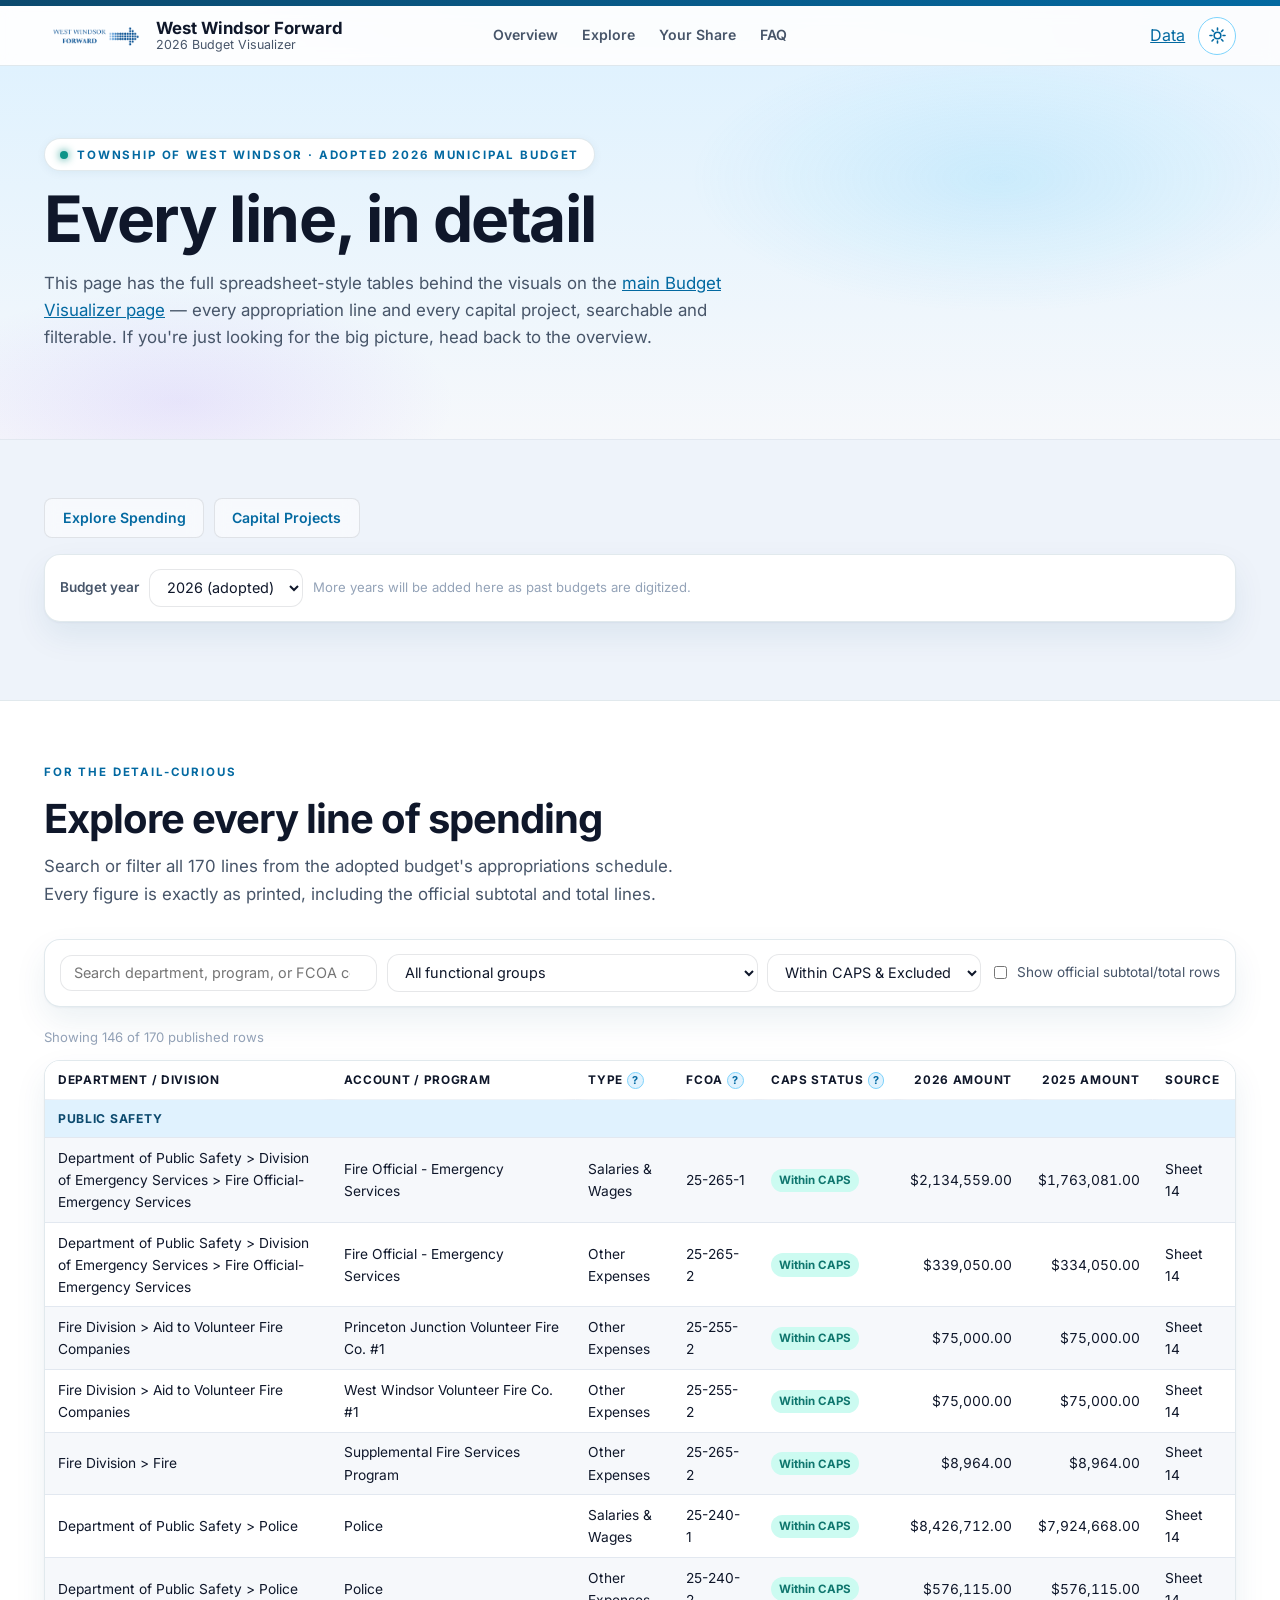
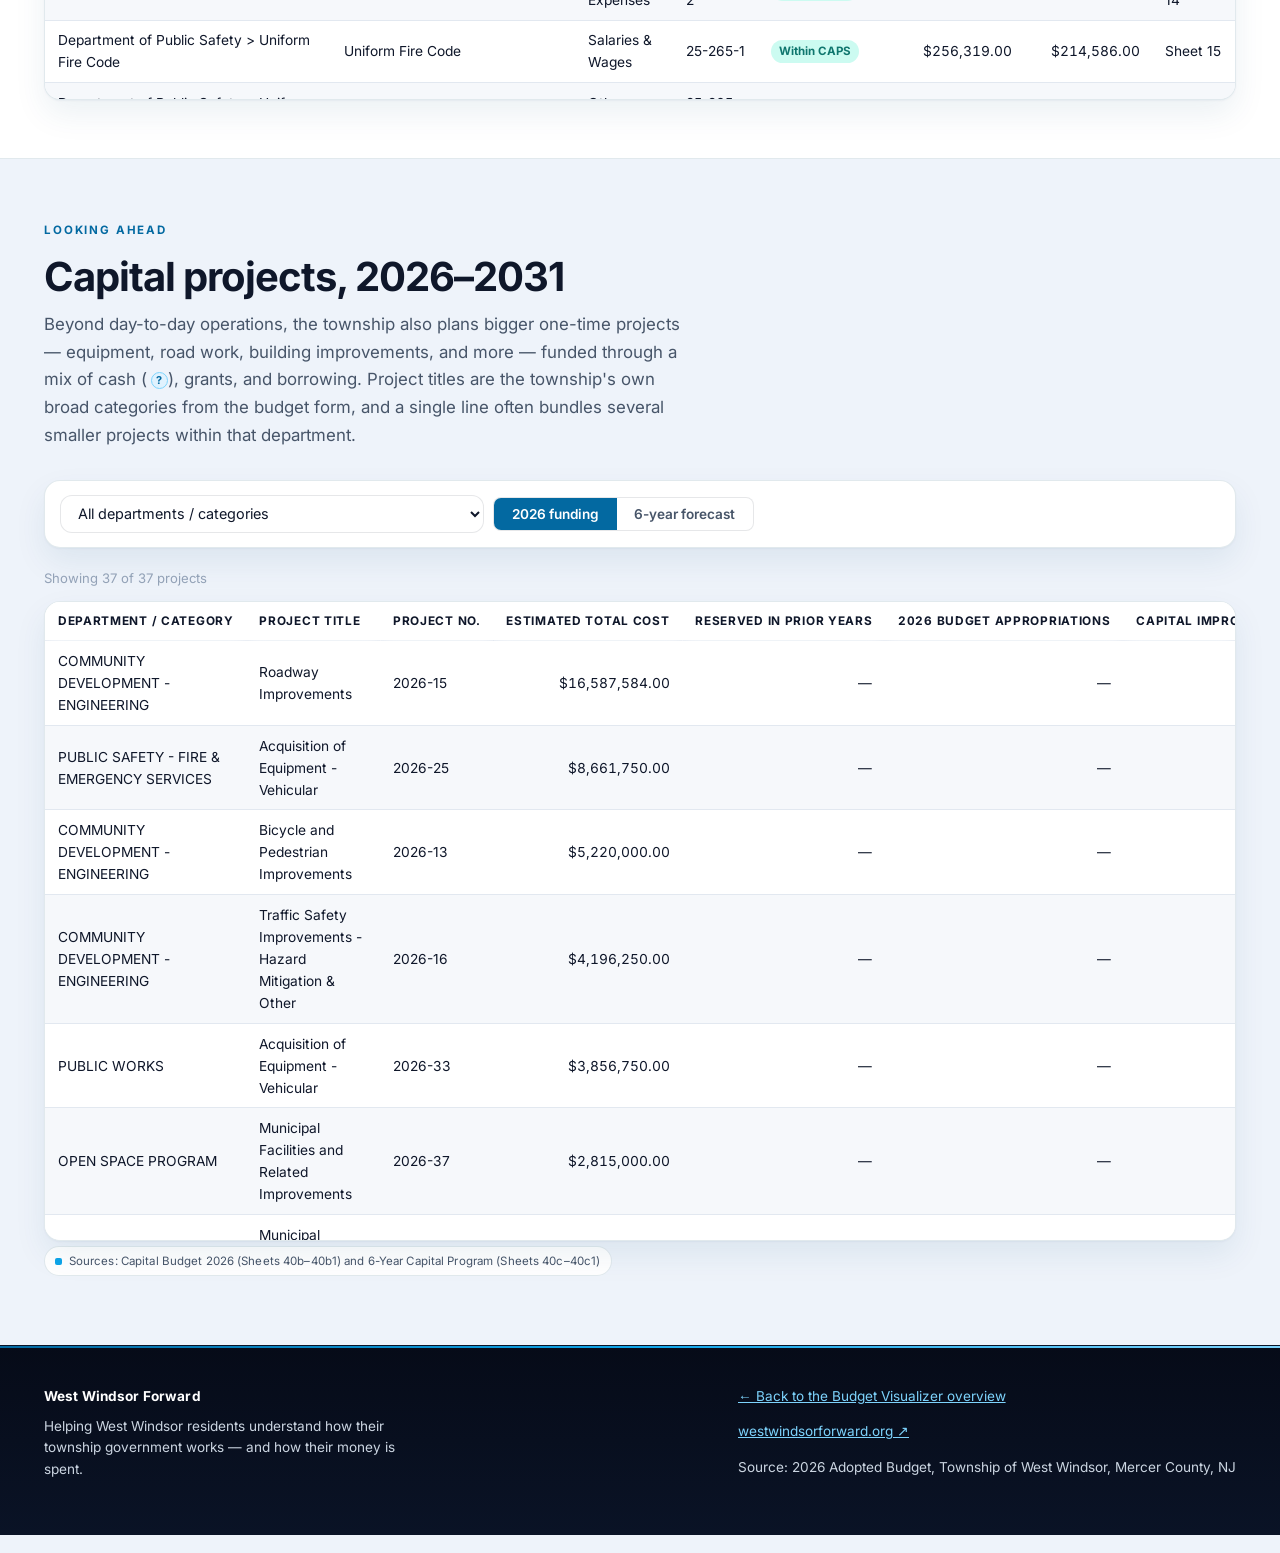
==== commit 8fabf285: "Fold Money Flow into Explore toggle; fix 3D scroll-trapping; polish - Money Flow (Sankey) is now the" ====
--- a/Budget Visualizer/web/data.html
+++ b/Budget Visualizer/web/data.html
@@ -35,7 +35,6 @@
     <nav class="site-nav">
       <a href="index.html#glance">Overview</a>
       <a href="index.html#explore">Explore</a>
-      <a href="index.html#flow">Money Flow</a>
       <a href="index.html#calculator">Your Share</a>
       <a href="index.html#about">FAQ</a>
     </nav>
--- a/Budget Visualizer/web/css/styles.css
+++ b/Budget Visualizer/web/css/styles.css
@@ -3804,3 +3804,8 @@
   .donut-grid { gap: 1rem; }
   .stats-grid { gap: 1rem; }
 }
+
+/* ---- Explore: three panels (Charts / Flow / 3D) ---- */
+.viz-2d[hidden], .viz-flow[hidden], .viz-3d[hidden] { display: none; }
+.viz-flow-intro { max-width: 72ch; margin: 0 0 1rem; }
+.viz-flow .sankey-card--full { margin-top: 0.25rem; }
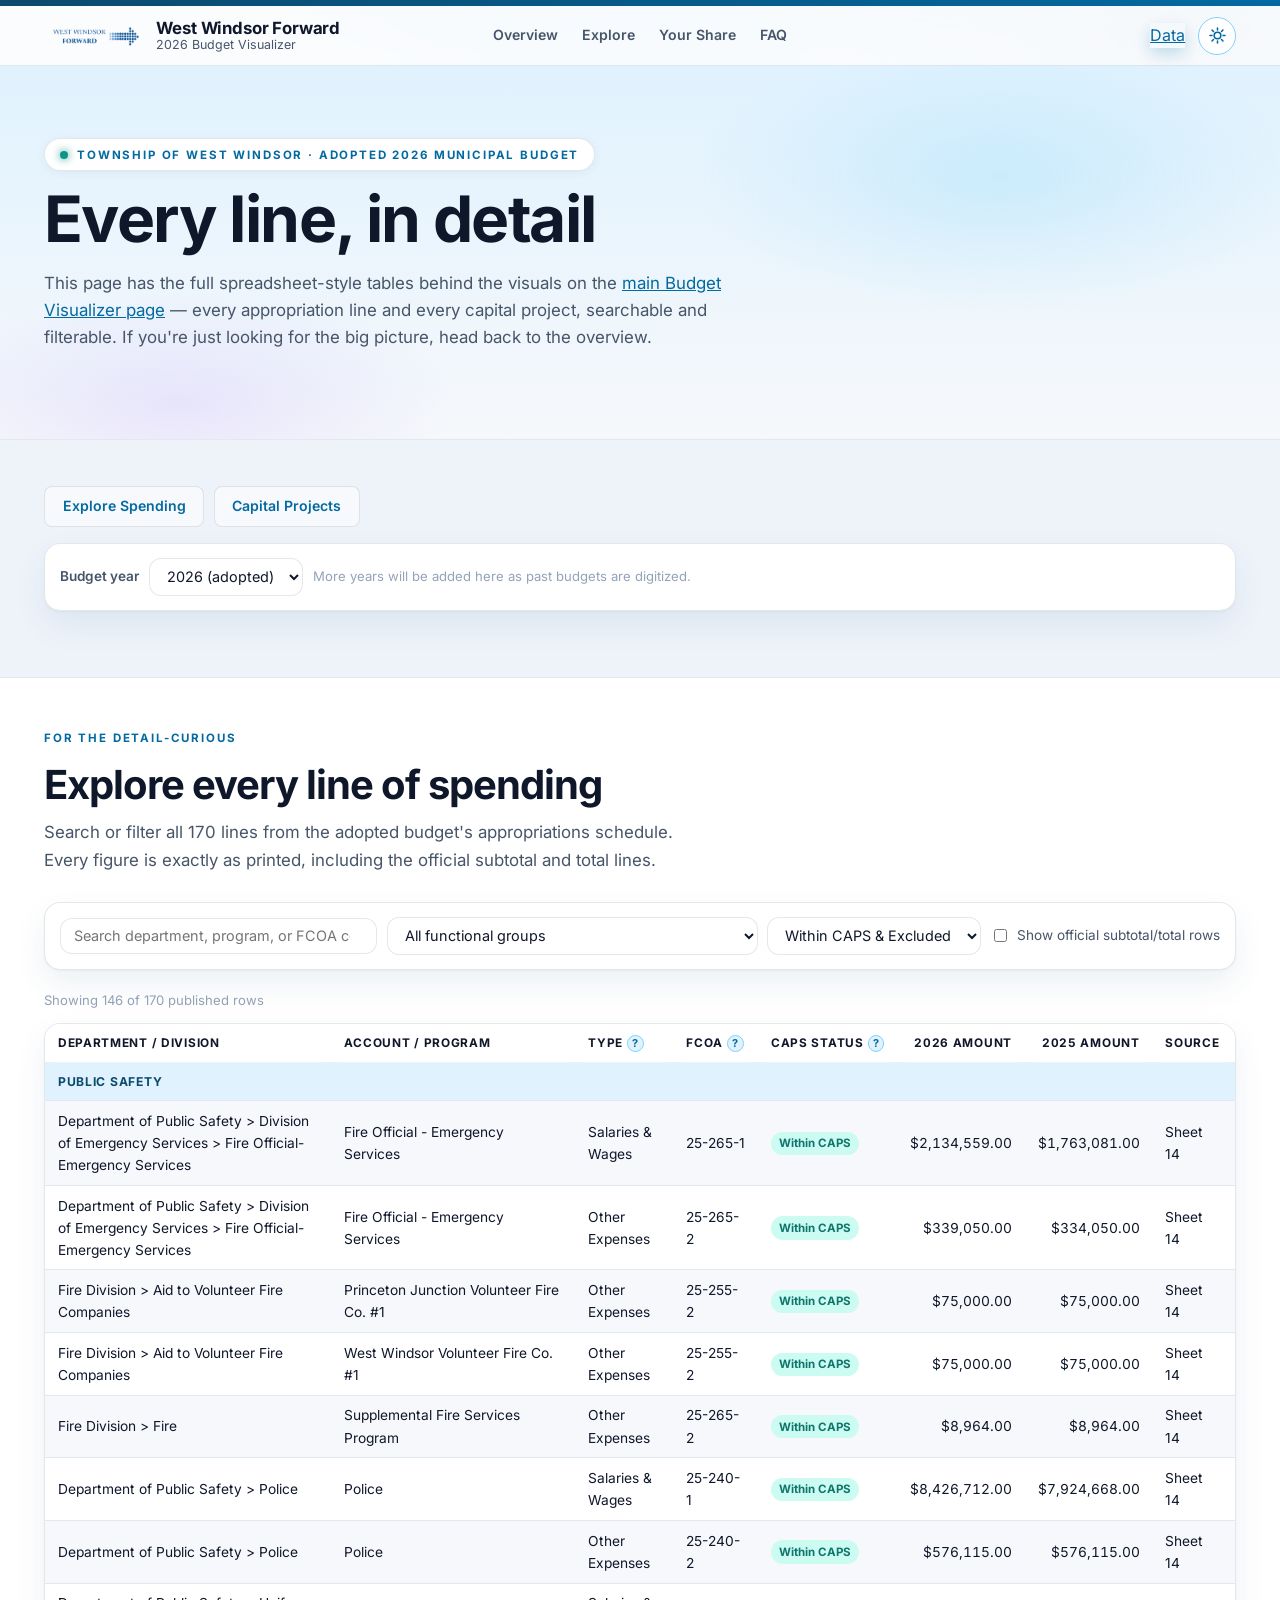
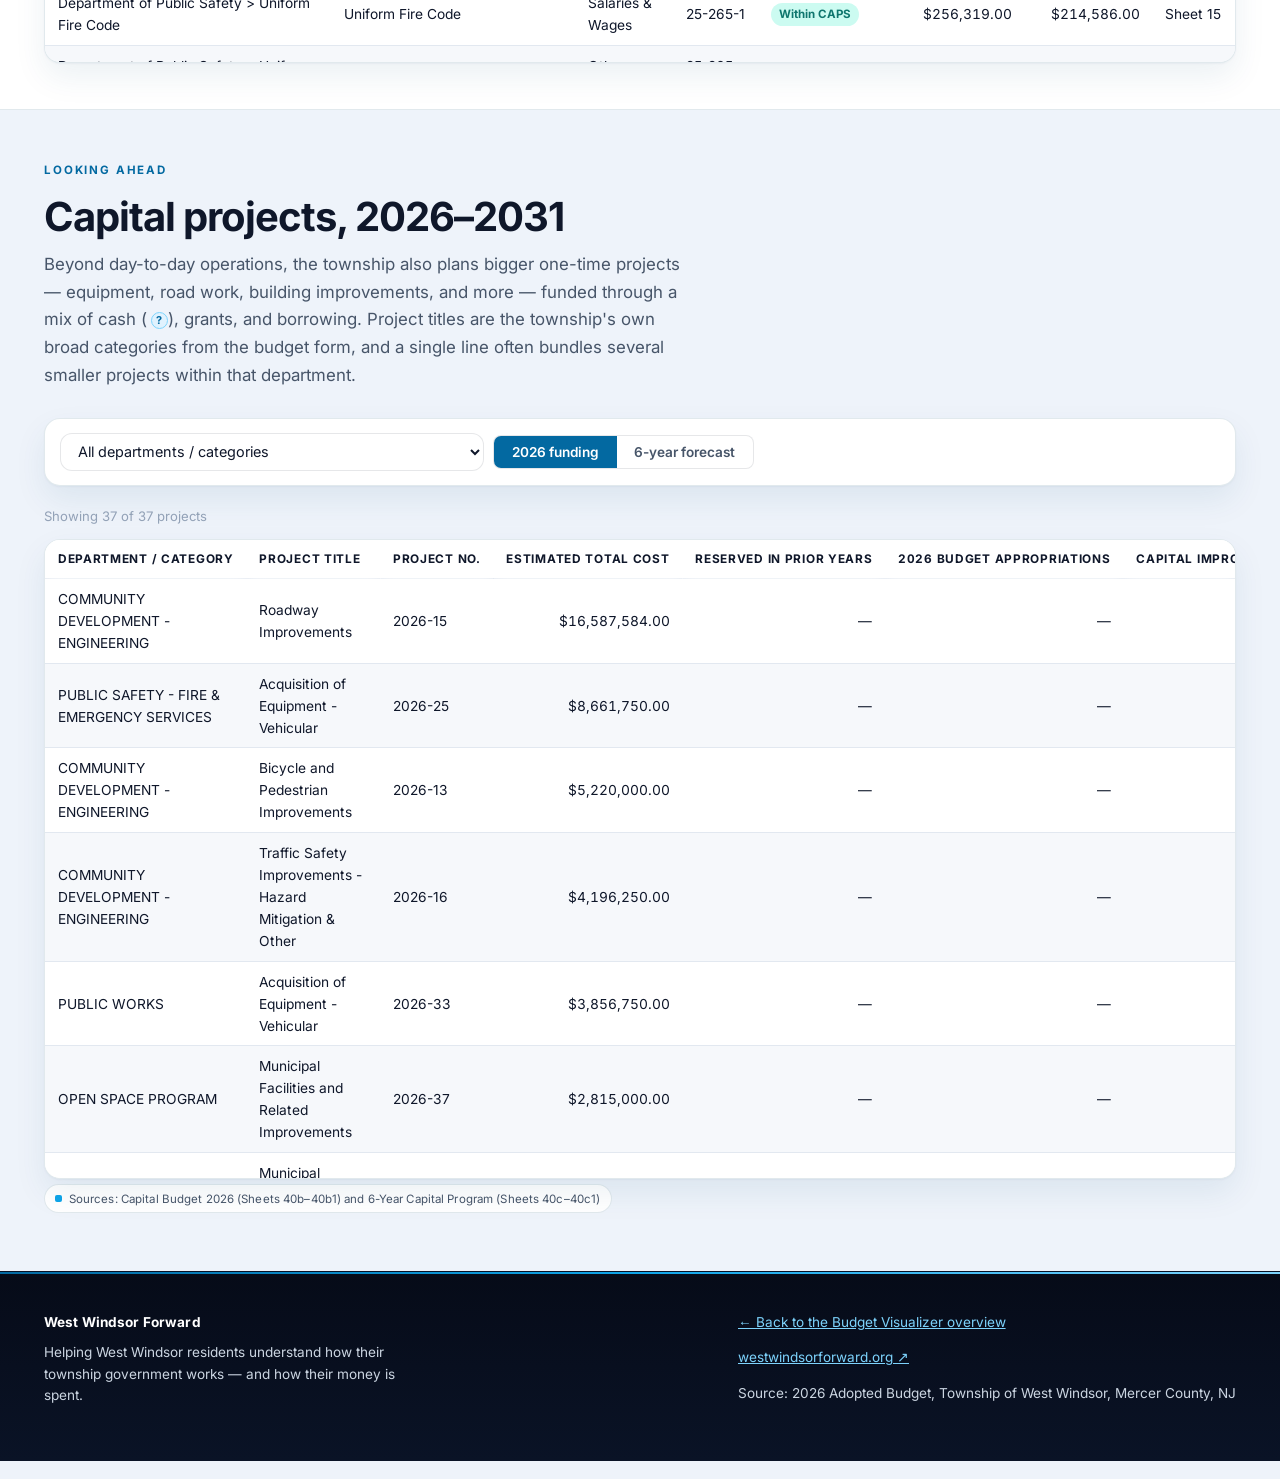
==== commit 25bf84d4: "YoY deltas on KPIs, diverging change chart, calc benchmarks, mobile nav - #1 "What changed from 2025" ====
--- a/Budget Visualizer/web/data.html
+++ b/Budget Visualizer/web/data.html
@@ -32,7 +32,7 @@
         <span>2026 Budget Visualizer</span>
       </span>
     </a>
-    <nav class="site-nav">
+    <nav class="site-nav" id="site-nav">
       <a href="index.html#glance">Overview</a>
       <a href="index.html#explore">Explore</a>
       <a href="index.html#calculator">Your Share</a>
@@ -43,6 +43,9 @@
       <button type="button" class="theme-toggle" id="theme-toggle" aria-label="Toggle dark mode" title="Toggle dark mode">
         <svg class="icon-sun" viewBox="0 0 24 24" aria-hidden="true"><circle cx="12" cy="12" r="4.2"></circle><g><line x1="12" y1="2.5" x2="12" y2="5"></line><line x1="12" y1="19" x2="12" y2="21.5"></line><line x1="2.5" y1="12" x2="5" y2="12"></line><line x1="19" y1="12" x2="21.5" y2="12"></line><line x1="5.1" y1="5.1" x2="6.9" y2="6.9"></line><line x1="17.1" y1="17.1" x2="18.9" y2="18.9"></line><line x1="5.1" y1="18.9" x2="6.9" y2="17.1"></line><line x1="17.1" y1="6.9" x2="18.9" y2="5.1"></line></g></svg>
         <svg class="icon-moon" viewBox="0 0 24 24" aria-hidden="true"><path d="M20 14.5A8 8 0 1 1 9.5 4a6.5 6.5 0 0 0 10.5 10.5z"></path></svg>
+      </button>
+      <button type="button" class="nav-toggle" id="nav-toggle" aria-label="Open menu" aria-expanded="false" aria-controls="site-nav">
+        <span></span><span></span><span></span>
       </button>
     </div>
   </div>
--- a/Budget Visualizer/web/css/styles.css
+++ b/Budget Visualizer/web/css/styles.css
@@ -3809,3 +3809,292 @@
 .viz-2d[hidden], .viz-flow[hidden], .viz-3d[hidden] { display: none; }
 .viz-flow-intro { max-width: 72ch; margin: 0 0 1rem; }
 .viz-flow .sankey-card--full { margin-top: 0.25rem; }
+
+/* ============================================================
+   HEADER POLISH + RANKED BARS + SPACING (premium pass)
+   ============================================================ */
+
+/* ---- Premium sticky header with a refined scrolled state ---- */
+.site-header {
+  transition: background 250ms ease, box-shadow 250ms ease, border-color 250ms ease;
+}
+.site-header .container { transition: padding 250ms ease; }
+[data-theme="light"] .site-header { background: rgba(255, 255, 255, 0.72); }
+[data-theme="dark"] .site-header { background: rgba(10, 19, 34, 0.72); }
+.site-header.is-scrolled { box-shadow: 0 8px 30px rgba(12, 74, 110, 0.1); }
+[data-theme="light"] .site-header.is-scrolled { background: rgba(255, 255, 255, 0.94); }
+[data-theme="dark"] .site-header.is-scrolled { background: rgba(10, 19, 34, 0.94); }
+.site-header.is-scrolled .container { padding-top: 0.5rem; padding-bottom: 0.5rem; }
+
+.brand-text strong { letter-spacing: -0.01em; }
+
+/* Animated underline for nav links (replaces the old offset underline) */
+.site-nav a:not(.nav-cta) { padding: 0.25rem 0; }
+.site-nav a:not(.nav-cta)::after {
+  content: "";
+  position: absolute;
+  left: 0;
+  right: 0;
+  bottom: -5px;
+  height: 2px;
+  border-radius: 2px;
+  background: var(--brand-500);
+  transform: scaleX(0);
+  transform-origin: center;
+  transition: transform 200ms ease;
+}
+.site-nav a:not(.nav-cta):hover::after,
+.site-nav a:not(.nav-cta).is-active::after { transform: scaleX(1); }
+
+.header-actions .nav-cta {
+  box-shadow: 0 6px 16px rgba(3, 105, 161, 0.22);
+}
+
+/* ---- Ranked horizontal bar chart (Largest spending) ---- */
+.rankbars {
+  background: var(--panel);
+  border: 1px solid var(--panel-border);
+  border-radius: 16px;
+  box-shadow: 0 1px 2px rgba(12, 74, 110, 0.05), 0 14px 32px rgba(12, 74, 110, 0.08);
+  padding: 0.4rem 1.4rem;
+}
+[data-theme="dark"] .rankbars { box-shadow: 0 14px 32px rgba(0, 0, 0, 0.3); }
+
+.rankbar {
+  display: grid;
+  grid-template-columns: 1.6rem minmax(150px, 22%) 1fr auto;
+  align-items: center;
+  gap: 1.1rem;
+  padding: 0.7rem 0;
+  border-bottom: 1px solid var(--panel-border);
+}
+.rankbar:last-child { border-bottom: none; }
+.rankbar-rank {
+  font-size: 0.8rem;
+  font-weight: 700;
+  color: var(--ink-faint);
+  text-align: center;
+  font-variant-numeric: tabular-nums;
+}
+.rankbar-id { display: flex; flex-direction: column; min-width: 0; gap: 0.1rem; }
+.rankbar-name {
+  font-weight: 600;
+  font-size: 0.92rem;
+  color: var(--ink);
+  white-space: nowrap;
+  overflow: hidden;
+  text-overflow: ellipsis;
+}
+.rankbar-group { font-size: 0.74rem; color: var(--ink-soft); display: inline-flex; align-items: center; }
+.rankbar-track { height: 13px; border-radius: 999px; background: var(--line); overflow: hidden; }
+.rankbar-fill {
+  display: block;
+  height: 100%;
+  min-width: 4px;
+  border-radius: 999px;
+}
+.rankbar-val {
+  text-align: right;
+  font-weight: 700;
+  font-size: 0.95rem;
+  color: var(--ink);
+  font-variant-numeric: tabular-nums;
+  white-space: nowrap;
+  display: flex;
+  flex-direction: column;
+  line-height: 1.2;
+}
+.rankbar-pct { font-size: 0.72rem; font-weight: 500; color: var(--ink-faint); }
+
+@media (max-width: 680px) {
+  .rankbar {
+    grid-template-columns: 1.4rem 1fr auto;
+    grid-template-areas: "rank id val" "rank track track";
+    gap: 0.3rem 0.8rem;
+    row-gap: 0.45rem;
+  }
+  .rankbar-rank { grid-area: rank; align-self: start; padding-top: 0.15rem; }
+  .rankbar-id { grid-area: id; }
+  .rankbar-val { grid-area: val; }
+  .rankbar-track { grid-area: track; }
+  .rankbar-name { white-space: normal; }
+}
+
+/* ---- Spacing: consistent, less vertical dead-space ---- */
+.section { padding: clamp(2rem, 3.6vw, 3.25rem) 0; }
+.section-head { margin-bottom: 1.75rem; }
+.yoy-grid { margin-top: 1rem; }
+.caps-grid { gap: 1.1rem; }
+
+/* ============================================================
+   YoY DELTAS · DIVERGING CHANGE CHART · BENCHMARKS · MOBILE NAV
+   ============================================================ */
+
+/* ---- KPI tile year-over-year deltas ---- */
+.stat-delta {
+  display: inline-flex;
+  align-items: center;
+  gap: 0.3rem;
+  margin: 0.35rem 0 0;
+  font-size: 0.76rem;
+  font-weight: 700;
+  font-variant-numeric: tabular-nums;
+}
+.stat-delta.is-up { color: var(--brand-700); }
+.stat-delta.is-down { color: var(--teal); }
+.stat-delta-ref { color: var(--ink-faint); font-weight: 500; }
+.stat-feature-delta { margin-top: 0.4rem; }
+.stat-feature-delta .stat-delta.is-up { color: #bae6fd; }
+.stat-feature-delta .stat-delta.is-down { color: #99f6e4; }
+.stat-feature-delta .stat-delta-ref { color: rgba(255, 255, 255, 0.65); }
+
+/* ---- Diverging "what changed" chart ---- */
+.yoy-grid {
+  display: block;
+  margin-top: 1.1rem;
+  background: var(--panel);
+  border: 1px solid var(--panel-border);
+  border-radius: 16px;
+  box-shadow: 0 1px 2px rgba(12, 74, 110, 0.05), 0 14px 32px rgba(12, 74, 110, 0.08);
+  padding: 0.25rem 1.4rem 0.7rem;
+}
+[data-theme="dark"] .yoy-grid { box-shadow: 0 14px 32px rgba(0, 0, 0, 0.3); }
+
+.diverge-head,
+.diverge-row {
+  display: grid;
+  grid-template-columns: minmax(150px, 24%) 1fr minmax(86px, auto);
+  gap: 1.1rem;
+  align-items: center;
+}
+.diverge-head {
+  padding: 0.7rem 0 0.55rem;
+  font-size: 0.7rem;
+  text-transform: uppercase;
+  letter-spacing: 0.08em;
+  color: var(--ink-faint);
+  border-bottom: 1px solid var(--panel-border);
+}
+.diverge-axislabel { display: flex; justify-content: space-between; }
+.diverge-change-h { text-align: right; }
+.diverge-row { padding: 0.55rem 0; border-bottom: 1px solid var(--panel-border); }
+.diverge-row:last-child { border-bottom: none; }
+.diverge-name { display: flex; align-items: center; gap: 0.5rem; min-width: 0; font-weight: 600; font-size: 0.9rem; color: var(--ink); }
+.diverge-name-text { white-space: nowrap; overflow: hidden; text-overflow: ellipsis; }
+.diverge-track { position: relative; height: 18px; }
+.diverge-axis { position: absolute; left: 50%; top: 0; bottom: 0; width: 1px; background: var(--panel-border); }
+.diverge-fill {
+  position: absolute;
+  top: 3px;
+  bottom: 3px;
+  width: 0;
+  border-radius: 4px;
+  transition: width 0.8s cubic-bezier(0.16, 1, 0.3, 1);
+}
+#changed.is-visible .diverge-fill { width: var(--w); }
+.diverge-fill.is-up { background: var(--brand-500); }
+.diverge-fill.is-down { background: var(--teal); }
+.diverge-delta { text-align: right; font-weight: 700; font-size: 0.85rem; font-variant-numeric: tabular-nums; white-space: nowrap; display: flex; flex-direction: column; line-height: 1.2; }
+.diverge-delta.is-up { color: var(--brand-700); }
+.diverge-delta.is-down { color: var(--teal); }
+.diverge-delta-pct { font-size: 0.72rem; font-weight: 500; color: var(--ink-faint); }
+
+@media (prefers-reduced-motion: reduce) { .diverge-fill { transition: none; } }
+
+@media (max-width: 620px) {
+  .diverge-head { display: none; }
+  .diverge-row { grid-template-columns: 1fr auto; grid-template-areas: "name delta" "track track"; row-gap: 0.4rem; }
+  .diverge-name { grid-area: name; }
+  .diverge-delta { grid-area: delta; }
+  .diverge-track { grid-area: track; }
+}
+
+/* ---- Calculator benchmarks ---- */
+.calc-benchmarks { margin-top: 1rem; }
+.calc-benchmarks-title { font-size: 0.8rem; font-weight: 700; color: var(--ink-soft); margin-bottom: 0.5rem; }
+.calc-benchmarks-rows { display: flex; flex-direction: column; gap: 0.3rem; }
+.bench-row {
+  display: grid;
+  grid-template-columns: 5.4rem 1fr auto;
+  gap: 0.6rem;
+  align-items: center;
+  padding: 0.32rem 0.5rem;
+  border-radius: 8px;
+  transition: background 0.2s ease;
+}
+.bench-row.is-active { background: var(--brand-100); }
+[data-theme="dark"] .bench-row.is-active { background: rgba(56, 189, 248, 0.13); }
+.bench-home { font-size: 0.8rem; color: var(--ink-soft); white-space: nowrap; }
+.bench-row.is-active .bench-home { color: var(--brand-700); font-weight: 700; }
+[data-theme="dark"] .bench-row.is-active .bench-home { color: var(--brand-300); }
+.bench-track { height: 8px; border-radius: 999px; background: var(--line); overflow: hidden; }
+.bench-fill { display: block; height: 100%; border-radius: 999px; background: var(--brand-300); }
+.bench-row.is-active .bench-fill { background: var(--brand-500); }
+.bench-tax { font-size: 0.82rem; font-weight: 700; font-variant-numeric: tabular-nums; color: var(--ink); white-space: nowrap; }
+.calc-benchmarks-note { font-size: 0.72rem; color: var(--ink-faint); margin: 0.5rem 0 0; }
+
+/* ---- Hamburger + collapsible mobile nav ---- */
+.nav-toggle {
+  display: none;
+  width: 42px;
+  height: 42px;
+  padding: 0;
+  border: 1px solid var(--panel-border);
+  border-radius: 11px;
+  background: var(--panel);
+  cursor: pointer;
+  flex-direction: column;
+  align-items: center;
+  justify-content: center;
+  gap: 4px;
+}
+.nav-toggle span { display: block; width: 18px; height: 2px; border-radius: 2px; background: var(--ink); transition: transform 0.25s ease, opacity 0.2s ease; }
+.site-header.nav-open .nav-toggle span:nth-child(1) { transform: translateY(6px) rotate(45deg); }
+.site-header.nav-open .nav-toggle span:nth-child(2) { opacity: 0; }
+.site-header.nav-open .nav-toggle span:nth-child(3) { transform: translateY(-6px) rotate(-45deg); }
+
+@media (max-width: 820px) {
+  .nav-toggle { display: inline-flex; }
+  .site-header .container {
+    grid-template-columns: auto 1fr;
+    grid-template-areas: "brand actions";
+    gap: 0.5rem 0.75rem;
+  }
+  .site-header .brand { grid-area: brand; }
+  .header-actions { grid-area: actions; justify-self: end; gap: 0.55rem; }
+  .site-header .site-nav {
+    position: absolute;
+    top: 100%;
+    left: 0;
+    right: 0;
+    flex-direction: column;
+    align-items: stretch;
+    justify-content: flex-start;
+    gap: 0;
+    overflow: visible;
+    background: var(--panel);
+    border-bottom: 1px solid var(--panel-border);
+    box-shadow: 0 18px 36px rgba(12, 74, 110, 0.16);
+    padding: 0.35rem 1.25rem 1rem;
+    transform: translateY(-10px);
+    opacity: 0;
+    pointer-events: none;
+    transition: opacity 0.2s ease, transform 0.2s ease;
+  }
+  .site-header.nav-open .site-nav { transform: none; opacity: 1; pointer-events: auto; }
+  .site-header .site-nav a { padding: 0.8rem 0.2rem; font-size: 1rem; border-bottom: 1px solid var(--panel-border); white-space: normal; }
+  .site-header .site-nav a:last-child { border-bottom: none; }
+  .site-header .site-nav a:not(.nav-cta)::after { display: none; }
+}
+
+/* Compact brand on mobile so the header stays a single tidy row */
+@media (max-width: 820px) {
+  .brand-text span { display: none; }
+  .brand-text strong { font-size: 0.95rem; white-space: nowrap; }
+  .brand img { height: 30px; }
+  .header-actions { gap: 0.5rem; }
+  .header-actions .nav-cta { padding: 0.4rem 0.75rem; }
+}
+@media (max-width: 540px) {
+  .brand-text { display: none; }
+}
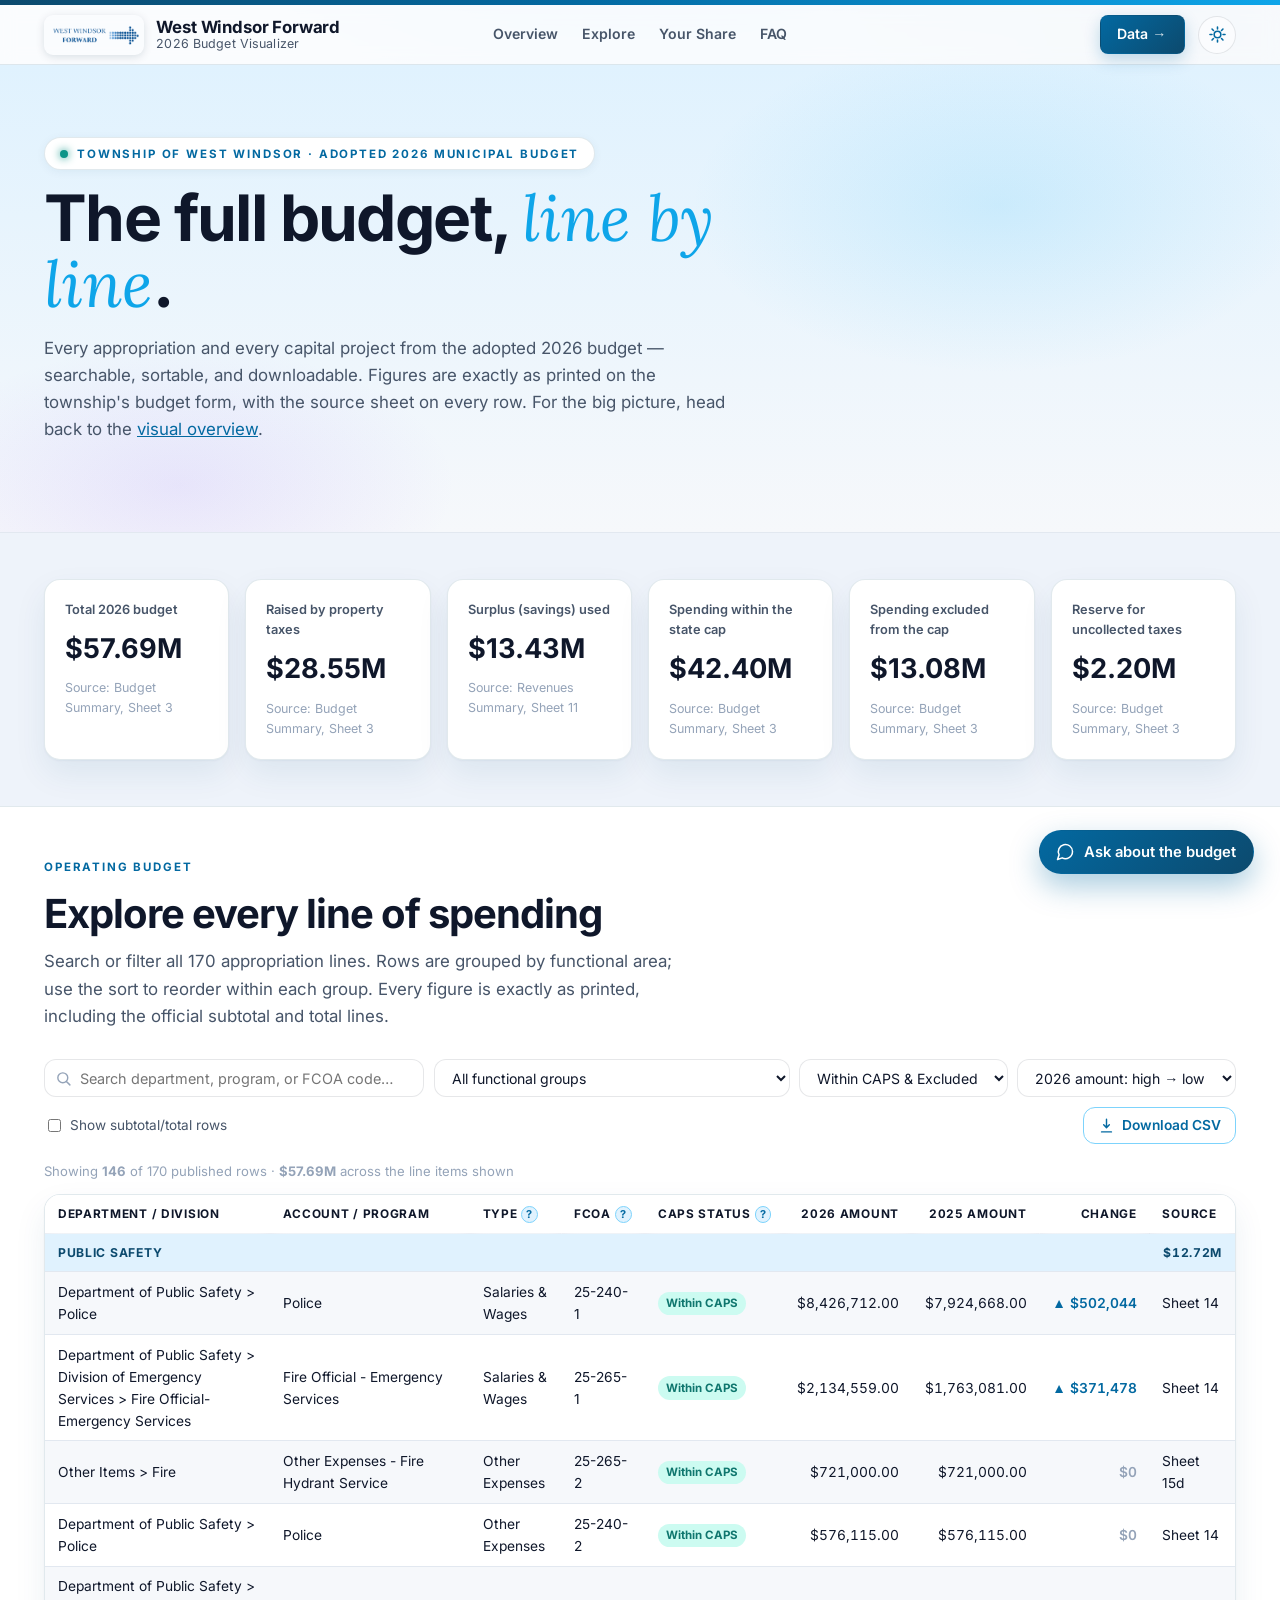
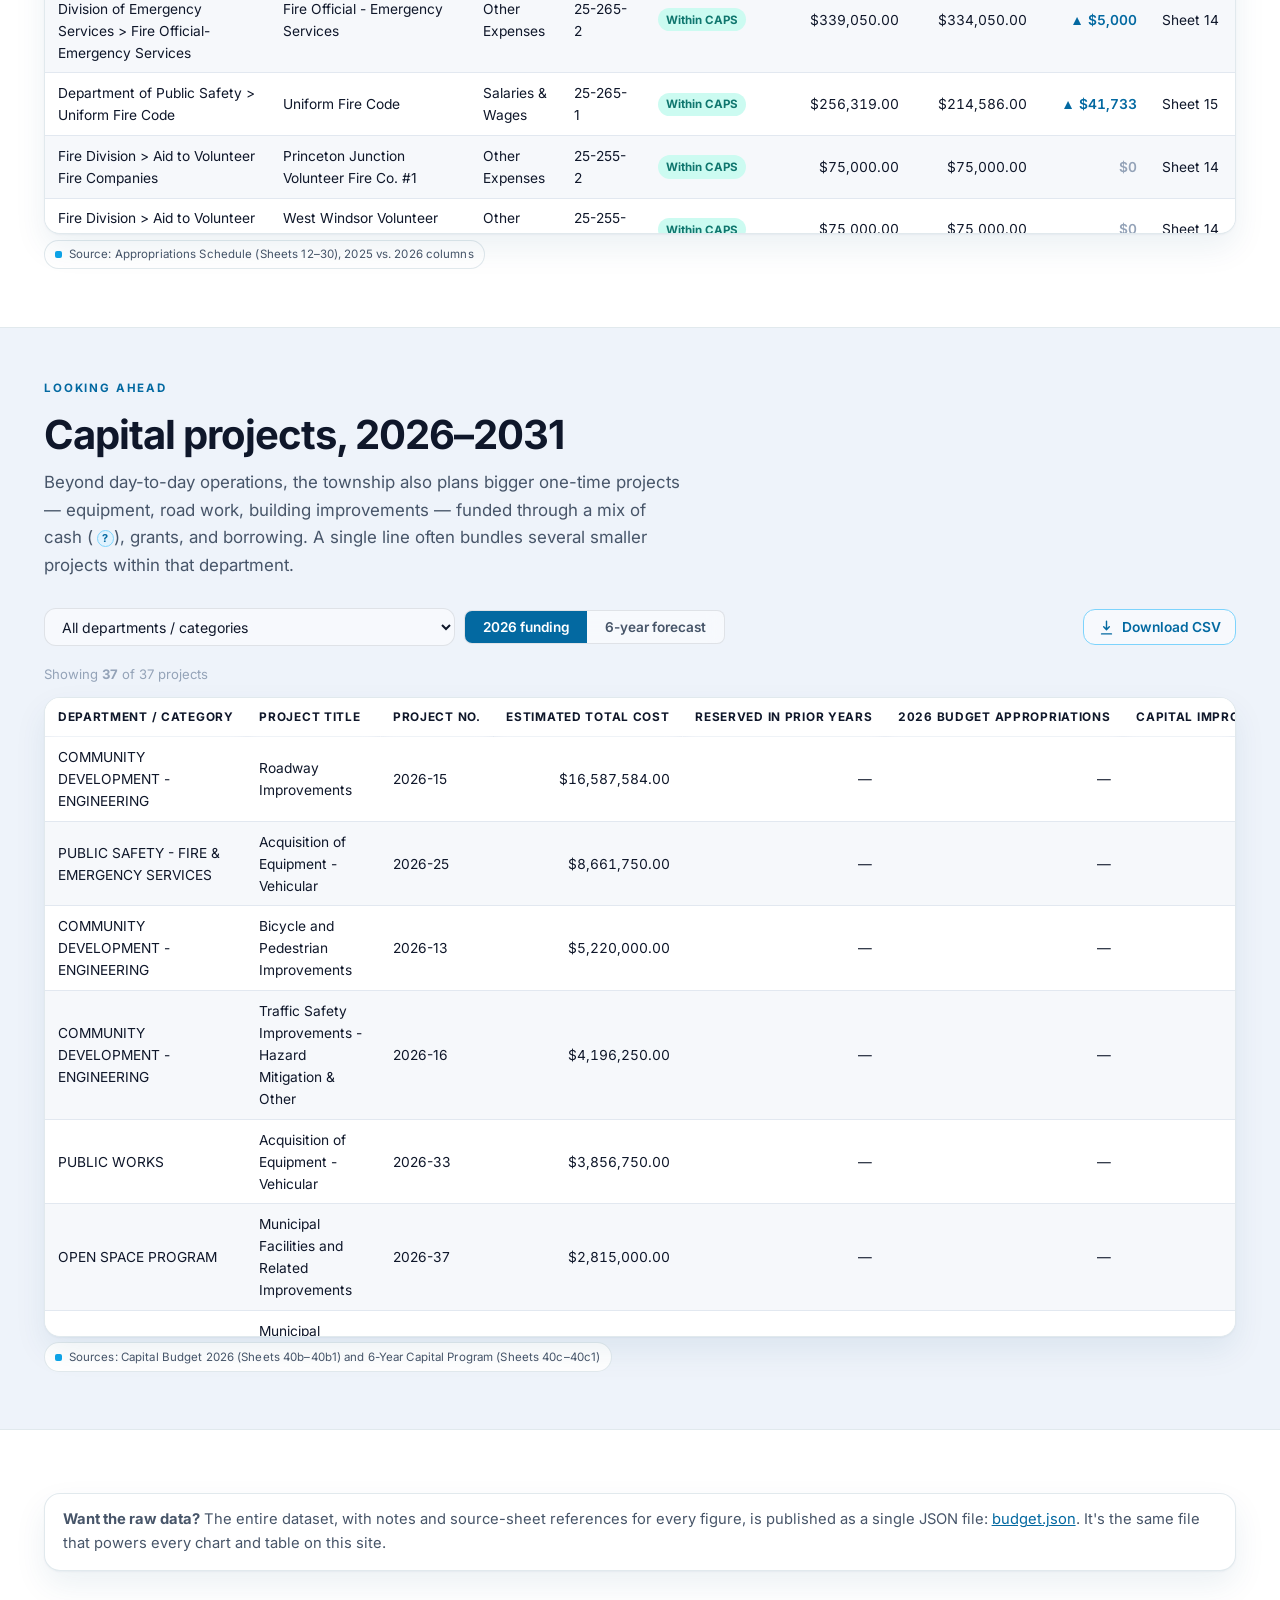
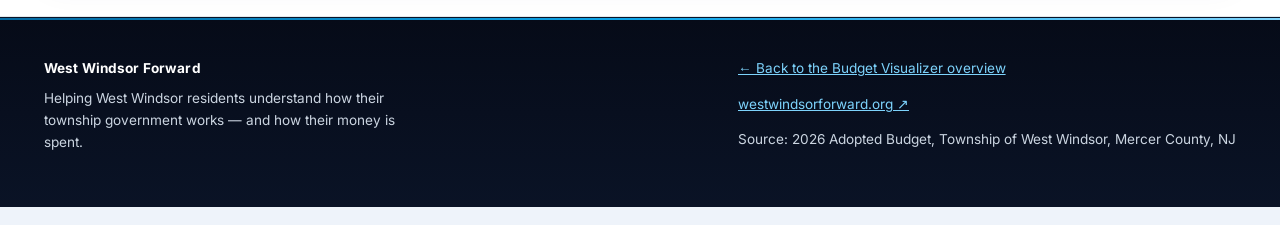
==== commit 29646f4e: "Fix 3D flicker, redo data page, add grounded budget chat assistant 3D view: - Stop ground/grid z-fig" ====
--- a/Budget Visualizer/web/data.html
+++ b/Budget Visualizer/web/data.html
@@ -4,7 +4,7 @@
 <meta charset="UTF-8" />
 <meta name="viewport" content="width=device-width, initial-scale=1.0" />
 <title>Data Tables | 2026 Budget Visualizer | West Windsor Forward</title>
-<meta name="description" content="Searchable line-item tables for West Windsor Township's 2026 adopted municipal budget and capital program." />
+<meta name="description" content="Searchable, sortable line-item tables for West Windsor Township's 2026 adopted municipal budget and capital program." />
 <link rel="icon" href="assets/favicon.ico" />
 <meta name="theme-color" content="#082f49" />
 <meta name="color-scheme" content="light dark" />
@@ -55,31 +55,21 @@
 <section class="hero" id="top">
   <div class="container">
     <span class="eyebrow">Township of West Windsor &middot; Adopted 2026 Municipal Budget</span>
-    <h1>Every line, in detail</h1>
+    <h1>The full budget, <em class="serif-accent">line by line</em>.</h1>
     <p>
-      This page has the full spreadsheet-style tables behind the visuals on
-      the <a href="index.html#top">main Budget Visualizer page</a> &mdash;
-      every appropriation line and every capital project, searchable and
-      filterable. If you're just looking for the big picture, head back to
-      the overview.
+      Every appropriation and every capital project from the adopted 2026
+      budget &mdash; searchable, sortable, and downloadable. Figures are exactly
+      as printed on the township's budget form, with the source sheet on every
+      row. For the big picture, head back to the
+      <a href="index.html#top">visual overview</a>.
     </p>
   </div>
 </section>
 
-<!-- ================= JUMP NAV + YEAR SELECTOR ================= -->
-<section class="section section--tight">
-  <div class="container">
-    <div class="jump-nav">
-      <a href="#explorer">Explore Spending</a>
-      <a href="#capital">Capital Projects</a>
-    </div>
-    <div class="filters">
-      <label class="checkbox" for="year-select" style="font-weight:600;">Budget year</label>
-      <select id="year-select">
-        <option value="2026" selected>2026 (adopted)</option>
-      </select>
-      <span class="results-note" style="margin:0;">More years will be added here as past budgets are digitized.</span>
-    </div>
+<!-- ================= AT A GLANCE ================= -->
+<section class="section section--tight" id="glance">
+  <div class="container">
+    <div class="data-stats" id="data-stats"></div>
   </div>
 </section>
 
@@ -87,29 +77,45 @@
 <section class="section section--alt" id="explorer">
   <div class="container">
     <div class="section-head">
-      <span class="eyebrow">For the detail-curious</span>
+      <span class="eyebrow">Operating budget</span>
       <h2>Explore every line of spending</h2>
       <p class="section-intro">
-        Search or filter all 170 lines from the adopted budget's
-        appropriations schedule. Every figure is exactly as printed,
-        including the official subtotal and total lines.
+        Search or filter all 170 appropriation lines. Rows are grouped by
+        functional area; use the sort to reorder within each group. Every
+        figure is exactly as printed, including the official subtotal and
+        total lines.
       </p>
     </div>
-    <div class="filters">
-      <input type="search" id="explorer-search" placeholder="Search department, program, or FCOA code&hellip;" />
-      <select id="explorer-group">
+
+    <div class="data-toolbar">
+      <div class="data-toolbar-search">
+        <svg viewBox="0 0 24 24" aria-hidden="true"><circle cx="11" cy="11" r="7"/><line x1="21" y1="21" x2="16.5" y2="16.5"/></svg>
+        <input type="search" id="explorer-search" placeholder="Search department, program, or FCOA code&hellip;" aria-label="Search appropriations" />
+      </div>
+      <select id="explorer-group" aria-label="Filter by functional group">
         <option value="">All functional groups</option>
       </select>
-      <select id="explorer-caps">
+      <select id="explorer-caps" aria-label="Filter by CAPS status">
         <option value="">Within CAPS &amp; Excluded</option>
         <option value="Within CAPS">Within CAPS</option>
         <option value="Excluded from CAPS">Excluded from CAPS</option>
       </select>
+      <select id="explorer-sort" aria-label="Sort rows">
+        <option value="amount-desc">2026 amount: high → low</option>
+        <option value="amount-asc">2026 amount: low → high</option>
+        <option value="change-desc">Biggest change vs 2025</option>
+        <option value="name-asc">Program name: A → Z</option>
+      </select>
       <label class="checkbox">
         <input type="checkbox" id="explorer-show-totals" />
-        Show official subtotal/total rows
+        Show subtotal/total rows
       </label>
-    </div>
+      <button type="button" class="btn-export" id="explorer-export">
+        <svg viewBox="0 0 24 24" aria-hidden="true"><path d="M12 3v12m0 0l-4-4m4 4l4-4M5 21h14"/></svg>
+        Download CSV
+      </button>
+    </div>
+
     <p class="results-note" id="explorer-count"></p>
     <div class="table-wrap">
       <table id="explorer-table">
@@ -122,12 +128,14 @@
             <th>CAPS Status<span class="gloss-term gloss-btn" data-term="Within CAPS / Excluded from CAPS" tabindex="0">?</span></th>
             <th class="num">2026 Amount</th>
             <th class="num">2025 Amount</th>
+            <th class="num">Change</th>
             <th>Source</th>
           </tr>
         </thead>
         <tbody id="explorer-body"></tbody>
       </table>
     </div>
+    <p class="source-tag">Source: Appropriations Schedule (Sheets 12&ndash;30), 2025 vs. 2026 columns</p>
   </div>
 </section>
 
@@ -138,25 +146,29 @@
       <span class="eyebrow">Looking ahead</span>
       <h2>Capital projects, 2026&ndash;2031</h2>
       <p class="section-intro">
-        Beyond day-to-day operations, the township also plans bigger
-        one-time projects &mdash; equipment, road work, building
-        improvements, and more &mdash; funded through a mix of cash
+        Beyond day-to-day operations, the township also plans bigger one-time
+        projects &mdash; equipment, road work, building improvements &mdash;
+        funded through a mix of cash
         (<span class="gloss-term gloss-btn" data-term="Capital Improvement Fund" tabindex="0">?</span>),
-        grants, and borrowing. Project titles are the township's own broad
-        categories from the budget form, and a single line often bundles
-        several smaller projects within that department.
+        grants, and borrowing. A single line often bundles several smaller
+        projects within that department.
       </p>
     </div>
 
-    <div class="filters">
-      <select id="capital-dept">
+    <div class="data-toolbar">
+      <select id="capital-dept" aria-label="Filter by department or category">
         <option value="">All departments / categories</option>
       </select>
       <div class="pill-toggle" id="capital-view-toggle">
         <button data-view="2026" class="active">2026 funding</button>
         <button data-view="6yr">6-year forecast</button>
       </div>
-    </div>
+      <button type="button" class="btn-export" id="capital-export">
+        <svg viewBox="0 0 24 24" aria-hidden="true"><path d="M12 3v12m0 0l-4-4m4 4l4-4M5 21h14"/></svg>
+        Download CSV
+      </button>
+    </div>
+
     <p class="results-note" id="capital-count"></p>
     <div class="table-wrap">
       <table id="capital-table">
@@ -165,6 +177,18 @@
       </table>
     </div>
     <p class="source-tag">Sources: Capital Budget 2026 (Sheets 40b&ndash;40b1) and 6-Year Capital Program (Sheets 40c&ndash;40c1)</p>
+  </div>
+</section>
+
+<!-- ================= FULL DATASET CALLOUT ================= -->
+<section class="section section--alt" id="raw">
+  <div class="container">
+    <div class="callout">
+      <strong>Want the raw data?</strong> The entire dataset, with notes and
+      source-sheet references for every figure, is published as a single JSON
+      file: <a href="data/budget.json" download>budget.json</a>. It's the same
+      file that powers every chart and table on this site.
+    </div>
   </div>
 </section>
 
@@ -186,5 +210,6 @@
 </footer>
 
 <script src="js/data.js" type="module"></script>
+<script src="js/chat.js" type="module"></script>
 </body>
 </html>
--- a/Budget Visualizer/web/css/styles.css
+++ b/Budget Visualizer/web/css/styles.css
@@ -4098,3 +4098,552 @@
 @media (max-width: 540px) {
   .brand-text { display: none; }
 }
+
+/* ============================================================
+   PREMIUM POLISH PASS
+   Legend "key" chips · YoY comparison · callout spacing · header
+   ============================================================ */
+
+/* ---- 1. Chart legend / key → premium pill chips ---------------- */
+.legend {
+  justify-content: center;
+  gap: 0.55rem 0.6rem;
+  margin-top: 1.4rem;
+  font-size: 0.78rem;
+}
+.legend-item {
+  gap: 0.55rem;
+  padding: 0.42rem 0.9rem 0.42rem 0.65rem;
+  font-weight: 600;
+  color: var(--ink-soft);
+  background: var(--glass-bg);
+  border: 1px solid var(--glass-border);
+  border-radius: 999px;
+  box-shadow: 0 1px 2px rgba(12, 74, 110, 0.06);
+  transition: transform 220ms cubic-bezier(0.16, 1, 0.3, 1),
+    border-color 220ms ease, color 220ms ease, box-shadow 220ms ease;
+}
+.legend-item:hover {
+  transform: translateY(-1px);
+  color: var(--ink);
+  border-color: rgba(56, 189, 248, 0.5);
+  box-shadow: 0 7px 18px rgba(12, 74, 110, 0.13);
+}
+[data-theme="dark"] .legend-item:hover {
+  box-shadow: 0 7px 18px rgba(0, 0, 0, 0.32);
+}
+
+/* ---- Unified color "key" swatches across the whole page ----
+   The legend chips, donut cards, year-over-year rows and the 3D stage
+   all share one swatch language: an 11px rounded square with a hairline
+   ring + tiny lift, so every key on the page reads as the same system. */
+.legend-swatch,
+.donut-card-swatch,
+.donut-other-swatch,
+.donut-pop-swatch {
+  width: 11px;
+  height: 11px;
+  border-radius: 3px;
+  box-shadow: 0 0 0 1px rgba(15, 23, 42, 0.08), 0 1px 2px rgba(8, 47, 73, 0.2);
+}
+.stage-legend-swatch {
+  width: 11px;
+  height: 11px;
+  border-radius: 3px;
+  box-shadow: 0 0 0 1px rgba(255, 255, 255, 0.25);
+}
+[data-theme="dark"] .legend-swatch,
+[data-theme="dark"] .donut-card-swatch,
+[data-theme="dark"] .donut-other-swatch,
+[data-theme="dark"] .donut-pop-swatch {
+  box-shadow: 0 0 0 1px rgba(255, 255, 255, 0.16), 0 1px 2px rgba(0, 0, 0, 0.4);
+}
+
+/* ---- 2. "What changed from 2025?" → single growth-bar comparison ---- */
+.yoy-total-card {
+  padding: 1.75rem 1.9rem 1.65rem;
+  text-align: left;
+  box-shadow: 0 18px 48px rgba(3, 105, 161, 0.32);
+}
+/* Hairline sheen along the top edge, matching the other premium cards. */
+.yoy-total-card::after {
+  content: "";
+  position: absolute;
+  inset: 0 0 auto 0;
+  height: 1px;
+  background: linear-gradient(90deg, transparent, rgba(255, 255, 255, 0.5), transparent);
+  pointer-events: none;
+}
+.yoy-total-card .yoy-total-label {
+  display: block;
+  color: rgba(255, 255, 255, 0.72);
+}
+
+.yoy-headline {
+  position: relative;
+  display: flex;
+  align-items: baseline;
+  flex-wrap: wrap;
+  gap: 0.4rem 0.75rem;
+  margin: 0.45rem 0 1.35rem;
+}
+.yoy-headline-amount {
+  font-family: var(--font-display);
+  font-size: clamp(2rem, 6vw, 3.2rem);
+  font-weight: 700;
+  line-height: 1;
+  color: #fff;
+  font-variant-numeric: tabular-nums;
+}
+.yoy-headline-year {
+  font-size: 0.95rem;
+  font-weight: 600;
+  color: rgba(255, 255, 255, 0.75);
+}
+.yoy-chip {
+  margin-left: auto;
+  align-self: center;
+  display: inline-flex;
+  align-items: center;
+  gap: 0.35rem;
+  padding: 0.34rem 0.8rem;
+  border-radius: 999px;
+  font-size: 0.85rem;
+  font-weight: 700;
+  font-variant-numeric: tabular-nums;
+  white-space: nowrap;
+  color: #fff;
+  background: rgba(255, 255, 255, 0.14);
+  border: 1px solid rgba(255, 255, 255, 0.22);
+}
+.yoy-chip.is-up { color: #dcfce7; background: rgba(34, 197, 94, 0.26); border-color: rgba(134, 239, 172, 0.45); }
+.yoy-chip.is-down { color: #ffedd5; background: rgba(251, 146, 60, 0.26); border-color: rgba(253, 186, 116, 0.45); }
+
+/* Stacked growth bar: base (prior year) + highlighted change segment. */
+.yoy-growth-track {
+  position: relative;
+  display: flex;
+  height: 18px;
+  border-radius: 999px;
+  background: rgba(255, 255, 255, 0.12);
+  box-shadow: inset 0 0 0 1px rgba(255, 255, 255, 0.1);
+  overflow: hidden;
+}
+.yoy-growth-base,
+.yoy-growth-add {
+  display: block;
+  width: 0;
+  height: 100%;
+  transition: width 1.1s cubic-bezier(0.16, 1, 0.3, 1);
+}
+.yoy-growth-base {
+  background: rgba(255, 255, 255, 0.45);
+  border-radius: 999px 0 0 999px;
+}
+.yoy-growth-add { border-radius: 0 999px 999px 0; }
+.yoy-growth-add.is-up {
+  background: linear-gradient(90deg, #4ade80, #22c55e);
+  box-shadow: 0 0 16px rgba(74, 222, 128, 0.55);
+}
+.yoy-growth-add.is-down {
+  background: repeating-linear-gradient(45deg, #fb923c, #fb923c 6px, #f59e0b 6px, #f59e0b 12px);
+}
+#changed.is-visible .yoy-growth-base,
+#changed.is-visible .yoy-growth-add { width: var(--w); }
+@media (prefers-reduced-motion: reduce) {
+  .yoy-growth-base, .yoy-growth-add { transition: none; }
+}
+
+.yoy-growth-key {
+  display: flex;
+  flex-wrap: wrap;
+  gap: 0.5rem 1.4rem;
+  margin-top: 0.85rem;
+  font-size: 0.82rem;
+  color: rgba(255, 255, 255, 0.82);
+  font-variant-numeric: tabular-nums;
+}
+.yoy-growth-keyitem { display: inline-flex; align-items: center; gap: 0.5rem; }
+.yoy-growth-dot { width: 0.7rem; height: 0.7rem; border-radius: 3px; flex: none; }
+.yoy-growth-dot--base { background: rgba(255, 255, 255, 0.6); }
+.yoy-growth-dot--change.is-up { background: #4ade80; box-shadow: 0 0 8px rgba(74, 222, 128, 0.6); }
+.yoy-growth-dot--change.is-down { background: #fb923c; }
+
+/* ---- 3. Pull the "full spreadsheet" callout up under its source --- */
+/* The source chip closing #largest and this callout are two stacked
+   sections; collapse the dead space so they read as one thought. */
+#largest { padding-bottom: clamp(1.25rem, 2.5vw, 1.75rem); }
+#data-tables-link { padding-top: clamp(0.75rem, 1.5vw, 1rem); }
+
+/* ---- 4. Header: continued premium refinements ------------------ */
+/* Richer brand accent rule. */
+.top-bar {
+  height: 5px;
+  background: linear-gradient(90deg, var(--brand-900), var(--brand-700) 45%, var(--brand-500));
+}
+/* Logo gets a subtle framed, elevated treatment. */
+.brand img {
+  border-radius: 9px;
+  box-shadow: 0 2px 8px rgba(8, 47, 73, 0.14);
+  transition: transform 220ms cubic-bezier(0.16, 1, 0.3, 1), box-shadow 220ms ease;
+}
+.brand:hover img {
+  transform: translateY(-1px) scale(1.02);
+  box-shadow: 0 6px 16px rgba(8, 47, 73, 0.22);
+}
+.brand-text span { letter-spacing: 0.01em; color: var(--ink-soft); }
+/* CTA: a self-contained solid button (this anchor lives outside
+   .site-nav, so it sets its own color/shape). Dark gradient keeps the
+   white label at a comfortable contrast ratio. */
+.header-actions .nav-cta {
+  display: inline-flex;
+  align-items: center;
+  gap: 0.4rem;
+  padding: 0.45rem 1rem;
+  border-radius: var(--radius-sm);
+  font-size: 0.88rem;
+  font-weight: 600;
+  color: #fff;
+  text-decoration: none;
+  background: linear-gradient(135deg, var(--brand-700), var(--brand-900));
+  border: 1px solid transparent;
+  box-shadow: 0 6px 16px rgba(3, 105, 161, 0.24);
+  transition: transform 200ms ease, box-shadow 200ms ease, filter 200ms ease;
+}
+.header-actions .nav-cta:hover { color: #fff; }
+.header-actions .nav-cta::after {
+  content: "\2192";
+  transform: translateX(-2px);
+  opacity: 0.85;
+  transition: transform 220ms cubic-bezier(0.16, 1, 0.3, 1), opacity 220ms ease;
+}
+.header-actions .nav-cta:hover {
+  transform: translateY(-1px);
+  filter: brightness(1.05);
+  box-shadow: 0 10px 22px rgba(3, 105, 161, 0.32);
+}
+.header-actions .nav-cta:hover::after { transform: translateX(2px); opacity: 1; }
+/* Theme toggle aligned to the glass design system. */
+.theme-toggle {
+  background: var(--glass-bg);
+  border-color: var(--glass-border);
+}
+.theme-toggle:hover {
+  background: var(--glass-bg-2);
+  box-shadow: 0 6px 16px rgba(12, 74, 110, 0.14);
+}
+
+/* ---- 5. "Other spending" long-tail → balanced, space-filling grid ----
+   The remaining spending categories were a single tall column that wasted
+   the horizontal room beside the donut. Lay them out as compact, equal
+   mini-rows that flow into as many columns as the width allows. */
+.donut-other-list {
+  display: grid;
+  grid-template-columns: repeat(auto-fit, minmax(min(100%, 240px), 1fr));
+  gap: 0.5rem;
+  margin-top: 1rem;
+  border: 0;
+  border-radius: 0;
+  overflow: visible;
+}
+.donut-other-row {
+  gap: 0.55rem;
+  padding: 0.6rem 0.8rem;
+  border: 1px solid var(--line);
+  border-top: 1px solid var(--line);
+  border-radius: var(--radius-sm);
+  background: var(--card);
+  transition: transform 200ms cubic-bezier(0.16, 1, 0.3, 1),
+    border-color 200ms ease, box-shadow 200ms ease, background-color 200ms ease;
+}
+.donut-other-row:hover,
+.donut-other-row:focus-visible,
+.donut-other-row.is-highlighted {
+  background: var(--paper);
+  border-color: var(--brand-500);
+  box-shadow: 0 6px 16px rgba(15, 23, 42, 0.08);
+  transform: translateY(-1px);
+}
+[data-theme="dark"] .donut-other-row:hover,
+[data-theme="dark"] .donut-other-row:focus-visible,
+[data-theme="dark"] .donut-other-row.is-highlighted {
+  box-shadow: 0 6px 16px rgba(0, 0, 0, 0.3);
+}
+.donut-other-label {
+  font-size: 0.84rem;
+  font-weight: 500;
+  line-height: 1.25;
+}
+.donut-other-amount {
+  margin-left: auto;
+  padding-left: 0.5rem;
+  font-size: 0.82rem;
+  font-weight: 700;
+  color: var(--ink);
+  white-space: nowrap;
+}
+
+/* ---- 6. Long-tail spending → full-width band below the two donuts ----
+   Pulling the smaller categories out of the spending card keeps the two
+   donut cards close in height (no more tall empty area beside revenue)
+   and lets the tail use the full width in tidy, even rows. */
+.donut-tail {
+  margin-top: 1.25rem;
+  padding: 1.25rem 1.4rem 1.4rem;
+  background: var(--card);
+  border: 1px solid var(--line);
+  border-radius: var(--radius-lg);
+}
+.donut-tail-title {
+  margin: 0 0 0.85rem;
+  font-size: 0.74rem;
+  font-weight: 700;
+  text-transform: uppercase;
+  letter-spacing: 0.08em;
+  color: var(--ink-faint);
+}
+.donut-tail .donut-other-list {
+  margin-top: 0;
+  grid-template-columns: repeat(4, minmax(0, 1fr));
+}
+@media (max-width: 1040px) {
+  .donut-tail .donut-other-list { grid-template-columns: repeat(3, minmax(0, 1fr)); }
+}
+@media (max-width: 760px) {
+  .donut-tail .donut-other-list { grid-template-columns: repeat(2, minmax(0, 1fr)); }
+}
+@media (max-width: 480px) {
+  .donut-tail .donut-other-list { grid-template-columns: 1fr; }
+}
+
+/* ============================================================
+   BUDGET REFERENCE-DESK CHAT (floating assistant)
+   ============================================================ */
+.wwf-chat { position: fixed; right: clamp(0.9rem, 2vw, 1.6rem); bottom: clamp(0.9rem, 2vw, 1.6rem); z-index: 120; }
+
+/* Launcher pill */
+.wwf-chat-launcher {
+  display: inline-flex;
+  align-items: center;
+  gap: 0.55rem;
+  padding: 0.7rem 1.1rem 0.7rem 0.95rem;
+  border: 1px solid transparent;
+  border-radius: 999px;
+  background: linear-gradient(135deg, var(--brand-700), var(--brand-900));
+  color: #fff;
+  font-family: var(--font-body);
+  font-size: 0.92rem;
+  font-weight: 600;
+  cursor: pointer;
+  box-shadow: 0 12px 30px rgba(3, 105, 161, 0.34);
+  transition: transform 200ms cubic-bezier(0.16, 1, 0.3, 1), box-shadow 200ms ease, filter 200ms ease;
+}
+.wwf-chat-launcher svg { width: 20px; height: 20px; fill: none; stroke: currentColor; stroke-width: 1.8; stroke-linejoin: round; stroke-linecap: round; }
+.wwf-chat-launcher:hover { transform: translateY(-2px); filter: brightness(1.06); box-shadow: 0 16px 36px rgba(3, 105, 161, 0.42); }
+.wwf-chat.is-open .wwf-chat-launcher { transform: translateY(8px) scale(0.96); opacity: 0; pointer-events: none; }
+
+/* Panel */
+.wwf-chat-panel {
+  position: absolute;
+  right: 0;
+  bottom: 0;
+  width: min(380px, calc(100vw - 1.8rem));
+  height: min(560px, calc(100vh - 2.4rem));
+  display: flex;
+  flex-direction: column;
+  background: var(--glass-bg-2, var(--card));
+  backdrop-filter: blur(14px);
+  border: 1px solid var(--glass-border, var(--line));
+  border-radius: 18px;
+  box-shadow: 0 24px 60px rgba(8, 47, 73, 0.32);
+  overflow: hidden;
+  transform: translateY(14px) scale(0.98);
+  opacity: 0;
+  transform-origin: bottom right;
+  transition: transform 220ms cubic-bezier(0.16, 1, 0.3, 1), opacity 220ms ease;
+}
+.wwf-chat.is-open .wwf-chat-panel { transform: none; opacity: 1; }
+
+.wwf-chat-head {
+  display: flex;
+  align-items: center;
+  justify-content: space-between;
+  gap: 0.75rem;
+  padding: 0.85rem 1rem;
+  background: linear-gradient(135deg, var(--brand-900), var(--brand-700));
+  color: #fff;
+}
+.wwf-chat-head-id { display: flex; align-items: center; gap: 0.6rem; min-width: 0; }
+.wwf-chat-head-id > div { display: flex; flex-direction: column; line-height: 1.2; min-width: 0; }
+.wwf-chat-head-id strong { font-family: var(--font-display); font-size: 0.98rem; }
+.wwf-chat-head-id span { font-size: 0.74rem; color: rgba(255, 255, 255, 0.78); }
+.wwf-chat-dot { width: 9px; height: 9px; border-radius: 50%; background: #4ade80; box-shadow: 0 0 0 4px rgba(74, 222, 128, 0.25); flex: none; }
+.wwf-chat-close { border: 0; background: rgba(255, 255, 255, 0.14); color: #fff; width: 30px; height: 30px; border-radius: 8px; font-size: 1.3rem; line-height: 1; cursor: pointer; flex: none; transition: background 160ms ease; }
+.wwf-chat-close:hover { background: rgba(255, 255, 255, 0.26); }
+
+.wwf-chat-log { flex: 1; overflow-y: auto; padding: 1rem; display: flex; flex-direction: column; gap: 0.7rem; }
+
+.wwf-chat-msg { max-width: 86%; padding: 0.65rem 0.85rem; border-radius: 14px; font-size: 0.9rem; line-height: 1.5; }
+.wwf-chat-msg p { margin: 0 0 0.5rem; }
+.wwf-chat-msg p:last-child { margin-bottom: 0; }
+.wwf-chat-msg ul { margin: 0.25rem 0 0.25rem; padding-left: 1.1rem; }
+.wwf-chat-msg li { margin: 0.15rem 0; }
+.wwf-chat-msg--assistant { align-self: flex-start; background: var(--card); border: 1px solid var(--line); color: var(--ink); border-bottom-left-radius: 5px; }
+.wwf-chat-msg--user { align-self: flex-end; background: linear-gradient(135deg, var(--brand-700), var(--brand-900)); color: #fff; border-bottom-right-radius: 5px; }
+.wwf-chat-msg--user strong { color: #fff; }
+.wwf-chat-err { color: var(--negative, #b91c1c); margin: 0; }
+[data-theme="dark"] .wwf-chat-err { color: #fca5a5; }
+
+.wwf-chat-suggest { display: flex; flex-wrap: wrap; gap: 0.4rem; margin-top: 0.2rem; }
+.wwf-chat-chip {
+  font-family: var(--font-body);
+  font-size: 0.8rem;
+  font-weight: 500;
+  color: var(--brand-700);
+  background: var(--glass-bg, var(--paper));
+  border: 1px solid var(--glass-border, var(--brand-300));
+  border-radius: 999px;
+  padding: 0.38rem 0.7rem;
+  cursor: pointer;
+  text-align: left;
+  transition: background 160ms ease, color 160ms ease, border-color 160ms ease;
+}
+.wwf-chat-chip:hover { background: var(--brand-700); color: #fff; border-color: var(--brand-700); }
+[data-theme="dark"] .wwf-chat-chip { color: var(--brand-300); }
+
+.wwf-chat-typing { display: inline-flex; gap: 4px; padding: 0.15rem 0; }
+.wwf-chat-typing i { width: 7px; height: 7px; border-radius: 50%; background: var(--ink-faint); animation: wwf-chat-bounce 1.2s infinite ease-in-out; }
+.wwf-chat-typing i:nth-child(2) { animation-delay: 0.15s; }
+.wwf-chat-typing i:nth-child(3) { animation-delay: 0.3s; }
+@keyframes wwf-chat-bounce { 0%, 60%, 100% { transform: translateY(0); opacity: 0.5; } 30% { transform: translateY(-4px); opacity: 1; } }
+
+.wwf-chat-form { display: flex; align-items: flex-end; gap: 0.5rem; padding: 0.7rem; border-top: 1px solid var(--line); background: var(--card); }
+.wwf-chat-form textarea {
+  flex: 1;
+  resize: none;
+  border: 1px solid var(--line);
+  border-radius: 12px;
+  padding: 0.6rem 0.75rem;
+  font-family: var(--font-body);
+  font-size: 0.9rem;
+  line-height: 1.4;
+  color: var(--ink);
+  background: var(--paper);
+  max-height: 120px;
+}
+.wwf-chat-form textarea:focus { outline: 2px solid var(--brand-500); outline-offset: 1px; border-color: transparent; }
+.wwf-chat-send { flex: none; width: 40px; height: 40px; border: 0; border-radius: 12px; background: linear-gradient(135deg, var(--brand-500), var(--brand-700)); color: #fff; cursor: pointer; display: inline-flex; align-items: center; justify-content: center; transition: filter 160ms ease, transform 160ms ease; }
+.wwf-chat-send svg { width: 19px; height: 19px; fill: currentColor; }
+.wwf-chat-send:hover { filter: brightness(1.07); transform: translateY(-1px); }
+.wwf-chat-send:disabled, .wwf-chat-form textarea:disabled { opacity: 0.55; cursor: not-allowed; }
+.wwf-chat-foot { margin: 0; padding: 0 0.85rem 0.7rem; font-size: 0.7rem; color: var(--ink-faint); background: var(--card); }
+.wwf-chat-foot a { color: var(--brand-700); }
+
+@media (prefers-reduced-motion: reduce) {
+  .wwf-chat-panel, .wwf-chat-launcher { transition: none; }
+  .wwf-chat-typing i { animation: none; }
+}
+@media (max-width: 520px) {
+  .wwf-chat-launcher span { display: none; }
+  .wwf-chat-launcher { padding: 0.8rem; }
+}
+
+/* ============================================================
+   DATA PAGE — at-a-glance stats, toolbar, export, change cells
+   ============================================================ */
+.data-stats {
+  display: grid;
+  grid-template-columns: repeat(auto-fit, minmax(180px, 1fr));
+  gap: 1rem;
+}
+
+/* Filter/sort/export toolbar (premium replacement for the old .filters row) */
+.data-toolbar {
+  display: flex;
+  flex-wrap: wrap;
+  align-items: center;
+  gap: 0.6rem;
+  margin-bottom: 1.1rem;
+}
+.data-toolbar select {
+  font-family: var(--font-body);
+  font-size: 0.88rem;
+  padding: 0.55rem 0.8rem;
+  border: 1px solid var(--glass-border, var(--line));
+  border-radius: var(--radius-md);
+  background: var(--glass-bg, #fff);
+  color: var(--ink);
+  cursor: pointer;
+}
+.data-toolbar .checkbox {
+  display: flex;
+  align-items: center;
+  gap: 0.4rem;
+  font-size: 0.85rem;
+  color: var(--ink-soft);
+  white-space: nowrap;
+}
+.data-toolbar-search {
+  position: relative;
+  flex: 1 1 240px;
+  min-width: 200px;
+  display: flex;
+  align-items: center;
+}
+.data-toolbar-search svg {
+  position: absolute;
+  left: 0.7rem;
+  width: 17px;
+  height: 17px;
+  fill: none;
+  stroke: var(--ink-faint);
+  stroke-width: 2;
+  stroke-linecap: round;
+  pointer-events: none;
+}
+.data-toolbar-search input {
+  width: 100%;
+  font-family: var(--font-body);
+  font-size: 0.9rem;
+  padding: 0.6rem 0.8rem 0.6rem 2.2rem;
+  border: 1px solid var(--glass-border, var(--line));
+  border-radius: var(--radius-md);
+  background: var(--glass-bg, #fff);
+  color: var(--ink);
+}
+.data-toolbar-search input:focus,
+.data-toolbar select:focus { outline: 2px solid var(--brand-500); outline-offset: 1px; border-color: transparent; }
+
+.btn-export {
+  display: inline-flex;
+  align-items: center;
+  gap: 0.4rem;
+  font-family: var(--font-body);
+  font-size: 0.86rem;
+  font-weight: 600;
+  color: var(--brand-700);
+  background: var(--glass-bg, var(--paper));
+  border: 1px solid var(--brand-300);
+  border-radius: var(--radius-md);
+  padding: 0.55rem 0.9rem;
+  cursor: pointer;
+  margin-left: auto;
+  transition: background 160ms ease, color 160ms ease, border-color 160ms ease, transform 160ms ease;
+}
+.btn-export svg { width: 17px; height: 17px; fill: none; stroke: currentColor; stroke-width: 2; stroke-linecap: round; stroke-linejoin: round; }
+.btn-export:hover { background: var(--brand-700); color: #fff; border-color: var(--brand-700); transform: translateY(-1px); }
+[data-theme="dark"] .btn-export { color: var(--brand-300); }
+
+/* Year-over-year change cells in the appropriations table */
+.data-change { font-variant-numeric: tabular-nums; font-weight: 600; white-space: nowrap; color: var(--ink-faint); }
+.data-change.is-up { color: var(--brand-700); }
+.data-change.is-down { color: var(--teal); }
+.data-change.is-flat { color: var(--ink-faint); }
+[data-theme="dark"] .data-change.is-up { color: var(--brand-300); }
+
+.table-empty { text-align: center; color: var(--ink-faint); padding: 1.5rem 0.8rem !important; font-style: italic; }
+
+@media (max-width: 560px) {
+  .btn-export { margin-left: 0; width: 100%; justify-content: center; }
+  .data-toolbar select { flex: 1; }
+}
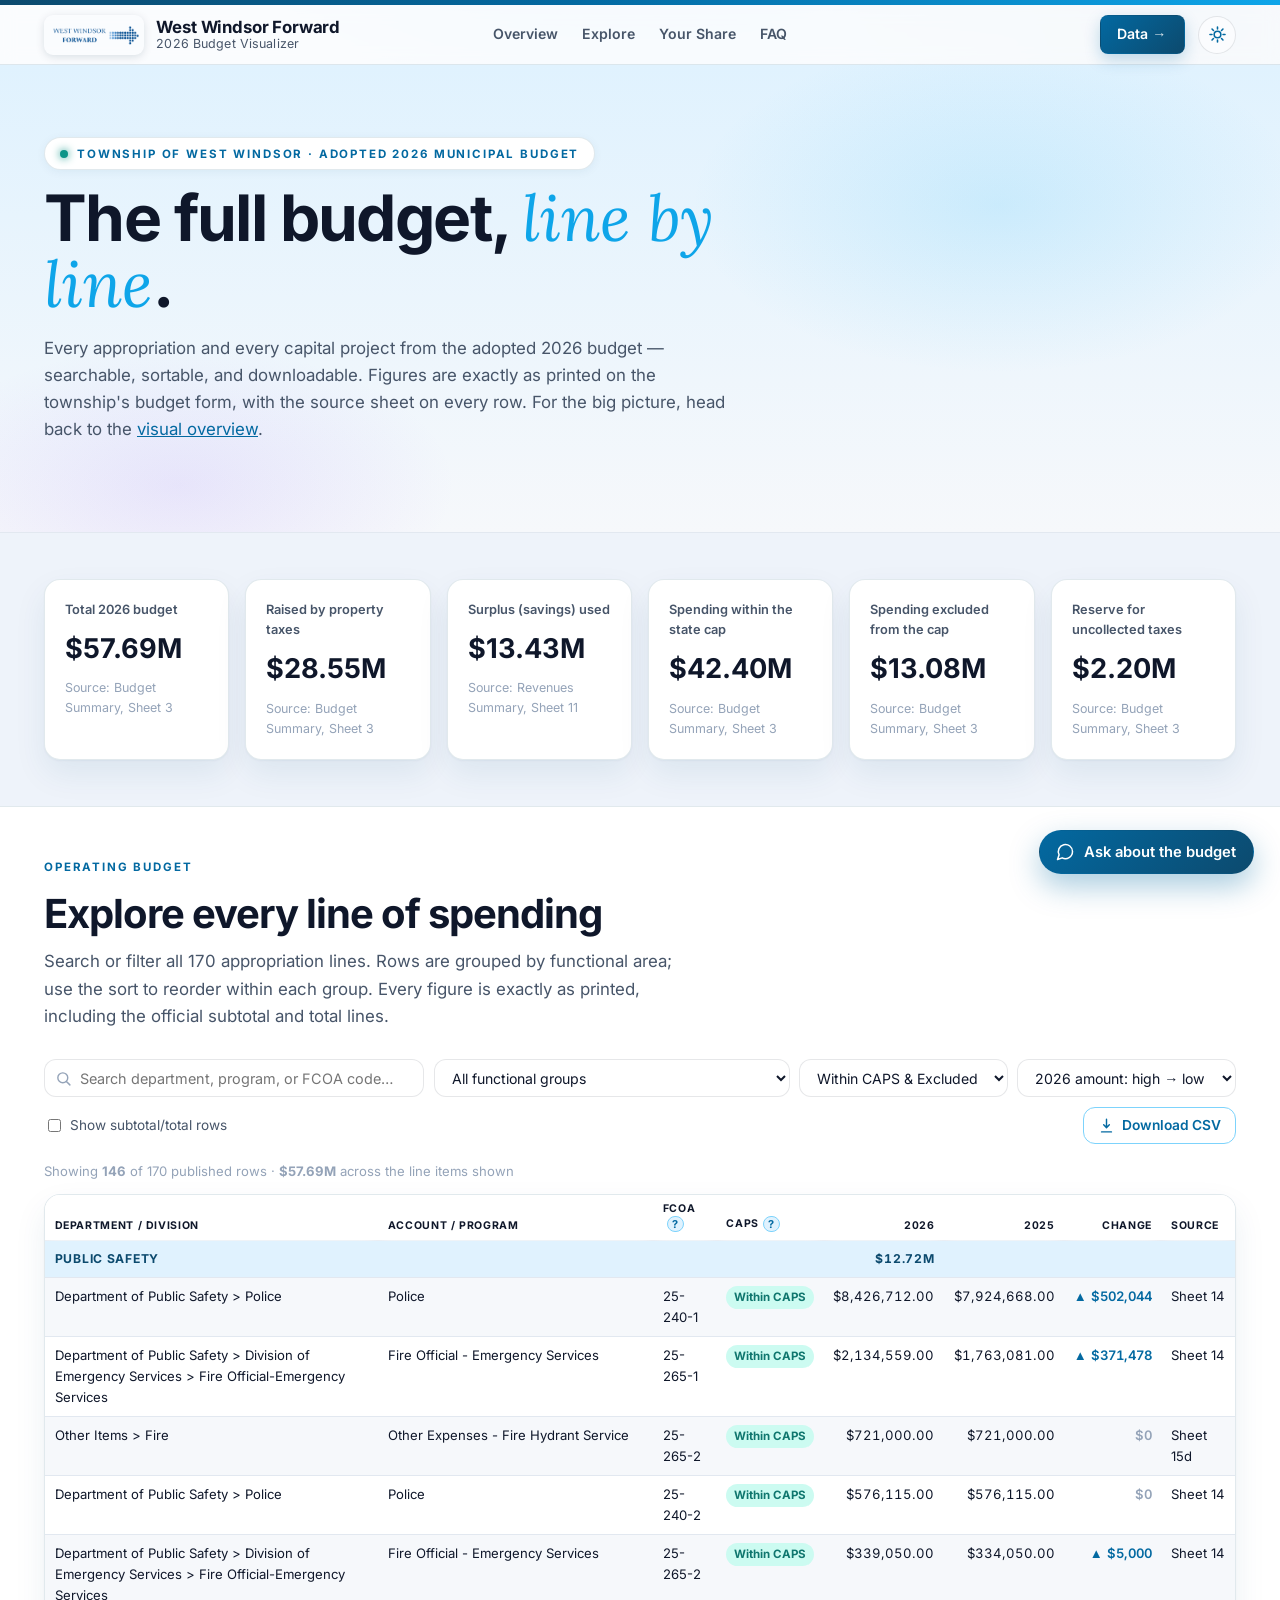
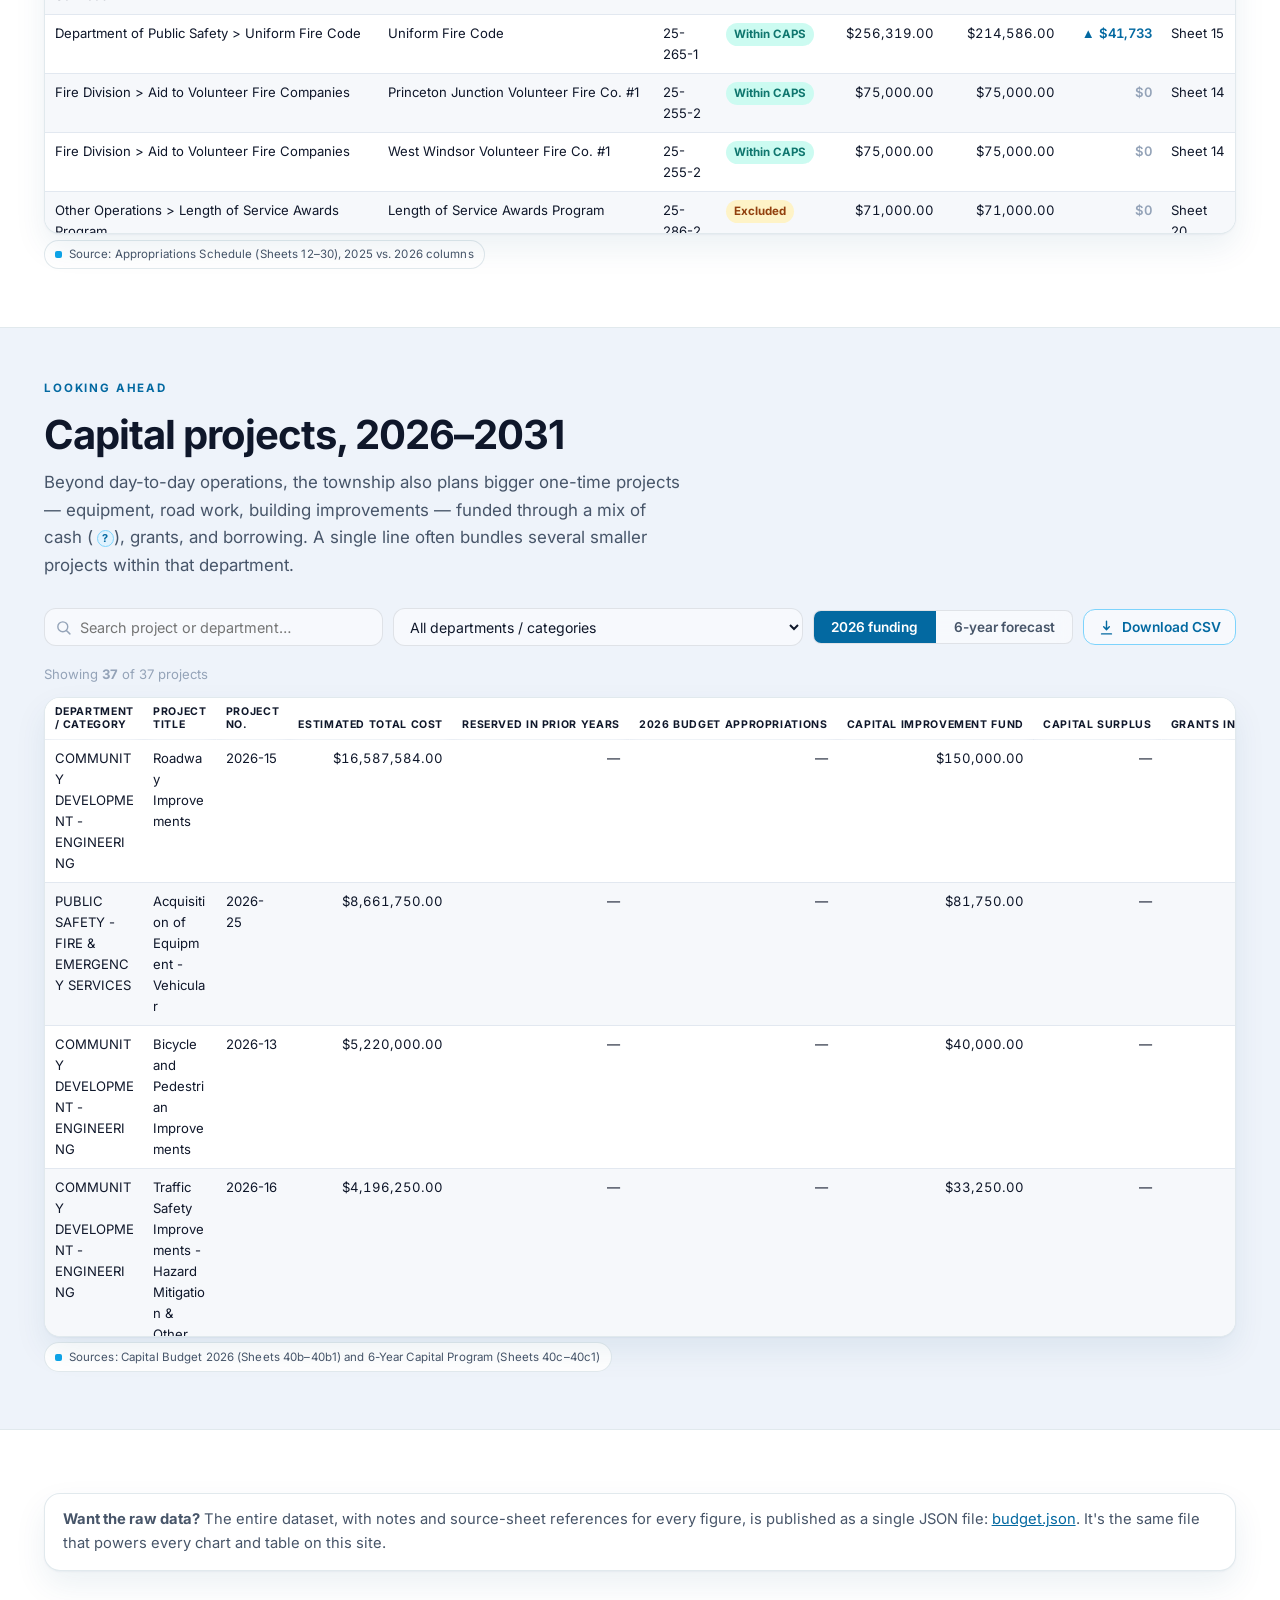
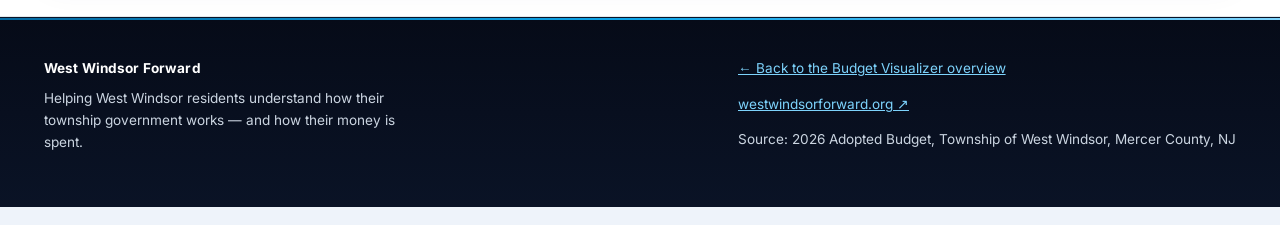
==== commit dca7e5a7: "Fix chat launcher visibility; compact data tables; search capital table - Chat panel visibility is n" ====
--- a/Budget Visualizer/web/data.html
+++ b/Budget Visualizer/web/data.html
@@ -123,11 +123,10 @@
           <tr>
             <th>Department / Division</th>
             <th>Account / Program</th>
-            <th>Type<span class="gloss-term gloss-btn" data-term="Appropriation" tabindex="0">?</span></th>
             <th>FCOA<span class="gloss-term gloss-btn" data-term="FCOA" tabindex="0">?</span></th>
-            <th>CAPS Status<span class="gloss-term gloss-btn" data-term="Within CAPS / Excluded from CAPS" tabindex="0">?</span></th>
-            <th class="num">2026 Amount</th>
-            <th class="num">2025 Amount</th>
+            <th>CAPS<span class="gloss-term gloss-btn" data-term="Within CAPS / Excluded from CAPS" tabindex="0">?</span></th>
+            <th class="num">2026</th>
+            <th class="num">2025</th>
             <th class="num">Change</th>
             <th>Source</th>
           </tr>
@@ -156,6 +155,10 @@
     </div>
 
     <div class="data-toolbar">
+      <div class="data-toolbar-search">
+        <svg viewBox="0 0 24 24" aria-hidden="true"><circle cx="11" cy="11" r="7"/><line x1="21" y1="21" x2="16.5" y2="16.5"/></svg>
+        <input type="search" id="capital-search" placeholder="Search project or department&hellip;" aria-label="Search capital projects" />
+      </div>
       <select id="capital-dept" aria-label="Filter by department or category">
         <option value="">All departments / categories</option>
       </select>
--- a/Budget Visualizer/web/css/styles.css
+++ b/Budget Visualizer/web/css/styles.css
@@ -4457,12 +4457,17 @@
   border-radius: 18px;
   box-shadow: 0 24px 60px rgba(8, 47, 73, 0.32);
   overflow: hidden;
-  transform: translateY(14px) scale(0.98);
-  opacity: 0;
   transform-origin: bottom right;
-  transition: transform 220ms cubic-bezier(0.16, 1, 0.3, 1), opacity 220ms ease;
-}
-.wwf-chat.is-open .wwf-chat-panel { transform: none; opacity: 1; }
+}
+/* Visibility is controlled solely by the [hidden] attribute; the is-open class
+   only adds a subtle entrance animation so the panel can never get stuck
+   open-but-invisible. */
+.wwf-chat-panel[hidden] { display: none; }
+.wwf-chat.is-open .wwf-chat-panel { animation: wwf-chat-pop 220ms cubic-bezier(0.16, 1, 0.3, 1); }
+@keyframes wwf-chat-pop {
+  from { transform: translateY(14px) scale(0.98); opacity: 0; }
+  to { transform: none; opacity: 1; }
+}
 
 .wwf-chat-head {
   display: flex;
@@ -4647,3 +4652,34 @@
   .btn-export { margin-left: 0; width: 100%; justify-content: center; }
   .data-toolbar select { flex: 1; }
 }
+
+/* ---- Data-page tables: fit the width, wrap text, minimal horizontal scroll --- */
+#explorer table,
+#capital table {
+  white-space: normal;
+  font-size: 0.82rem;
+  table-layout: auto;
+}
+#explorer thead th,
+#capital thead th {
+  white-space: normal;
+  padding: 0.5rem 0.6rem;
+  font-size: 0.66rem;
+  vertical-align: bottom;
+  line-height: 1.2;
+}
+#explorer tbody td,
+#capital tbody td {
+  padding: 0.5rem 0.6rem;
+  vertical-align: top;
+  overflow-wrap: anywhere;
+}
+/* Numbers and badges should never wrap awkwardly */
+#explorer td.num,
+#explorer th.num,
+#capital td.num,
+#capital th.num { white-space: nowrap; }
+#explorer .badge { white-space: nowrap; }
+/* Keep the two free-text columns from hogging width */
+#explorer tbody td:first-child,
+#explorer tbody td:nth-child(2) { min-width: 7rem; }
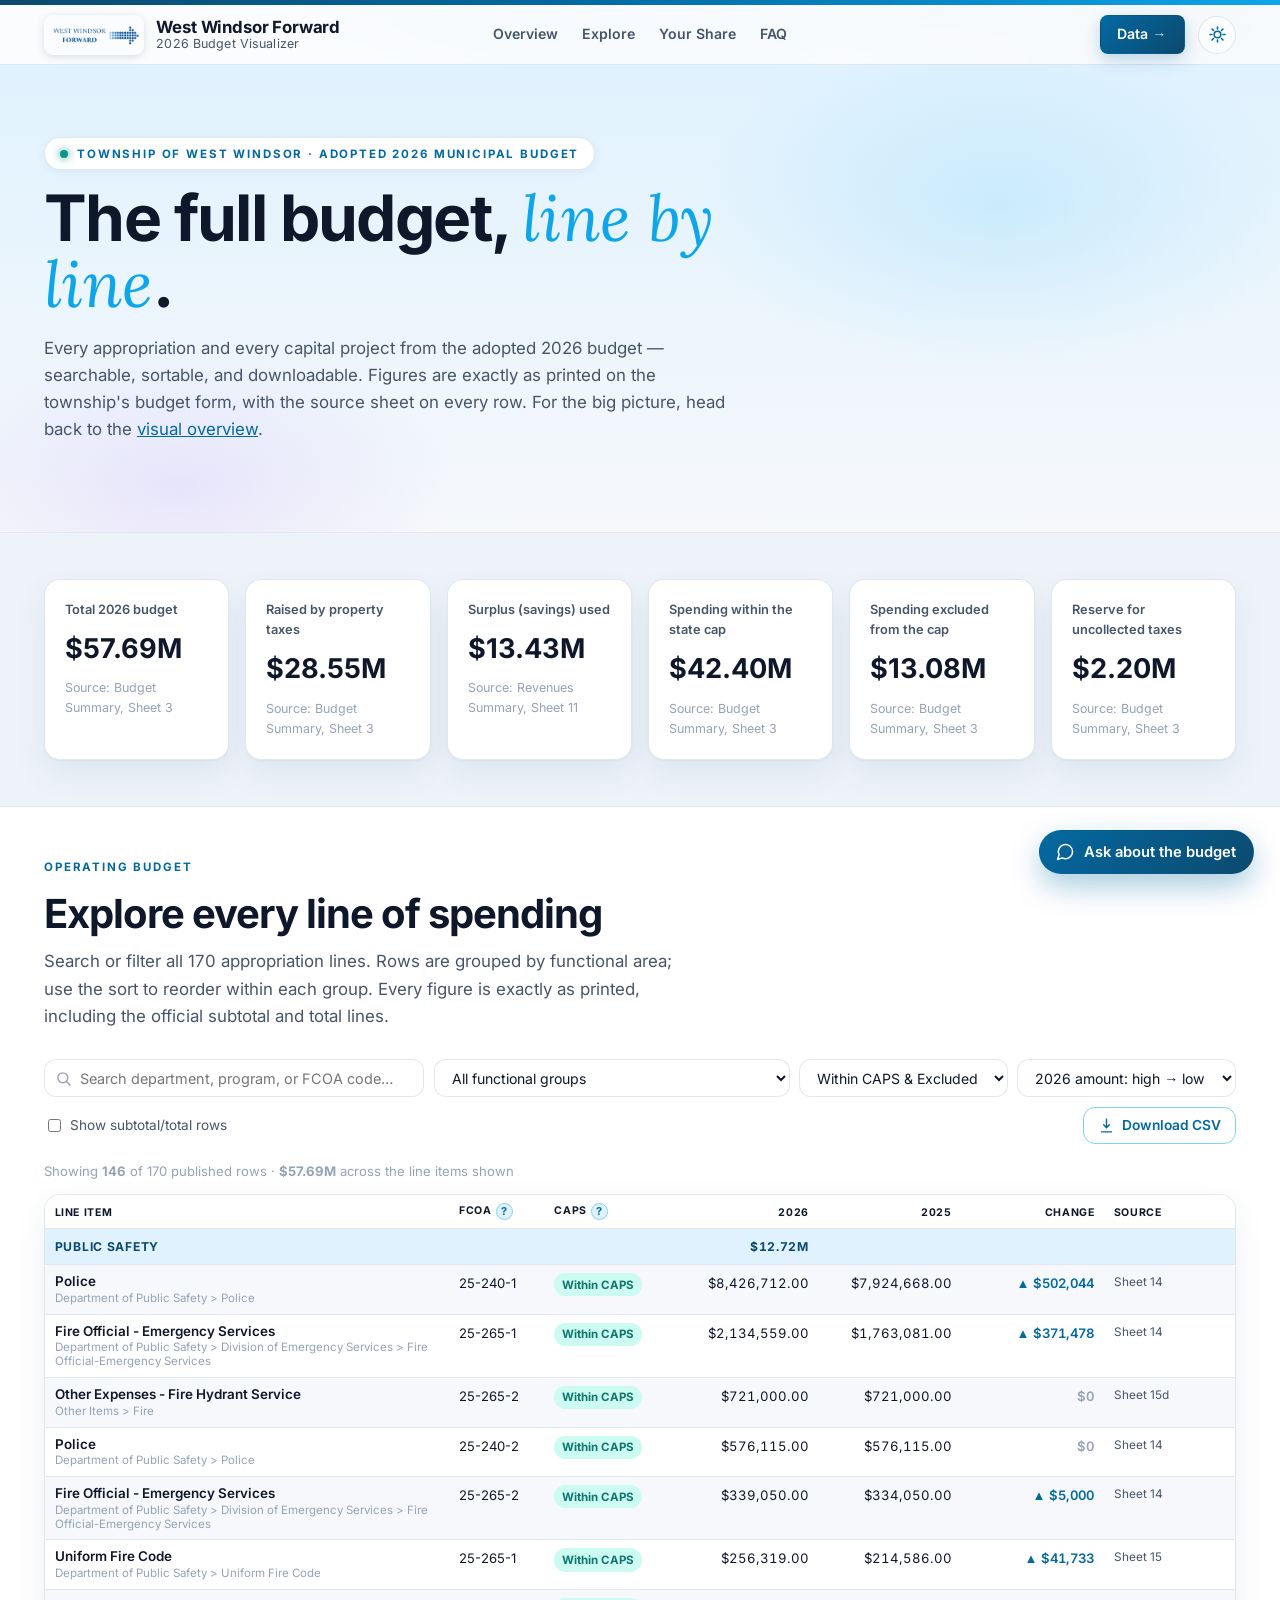
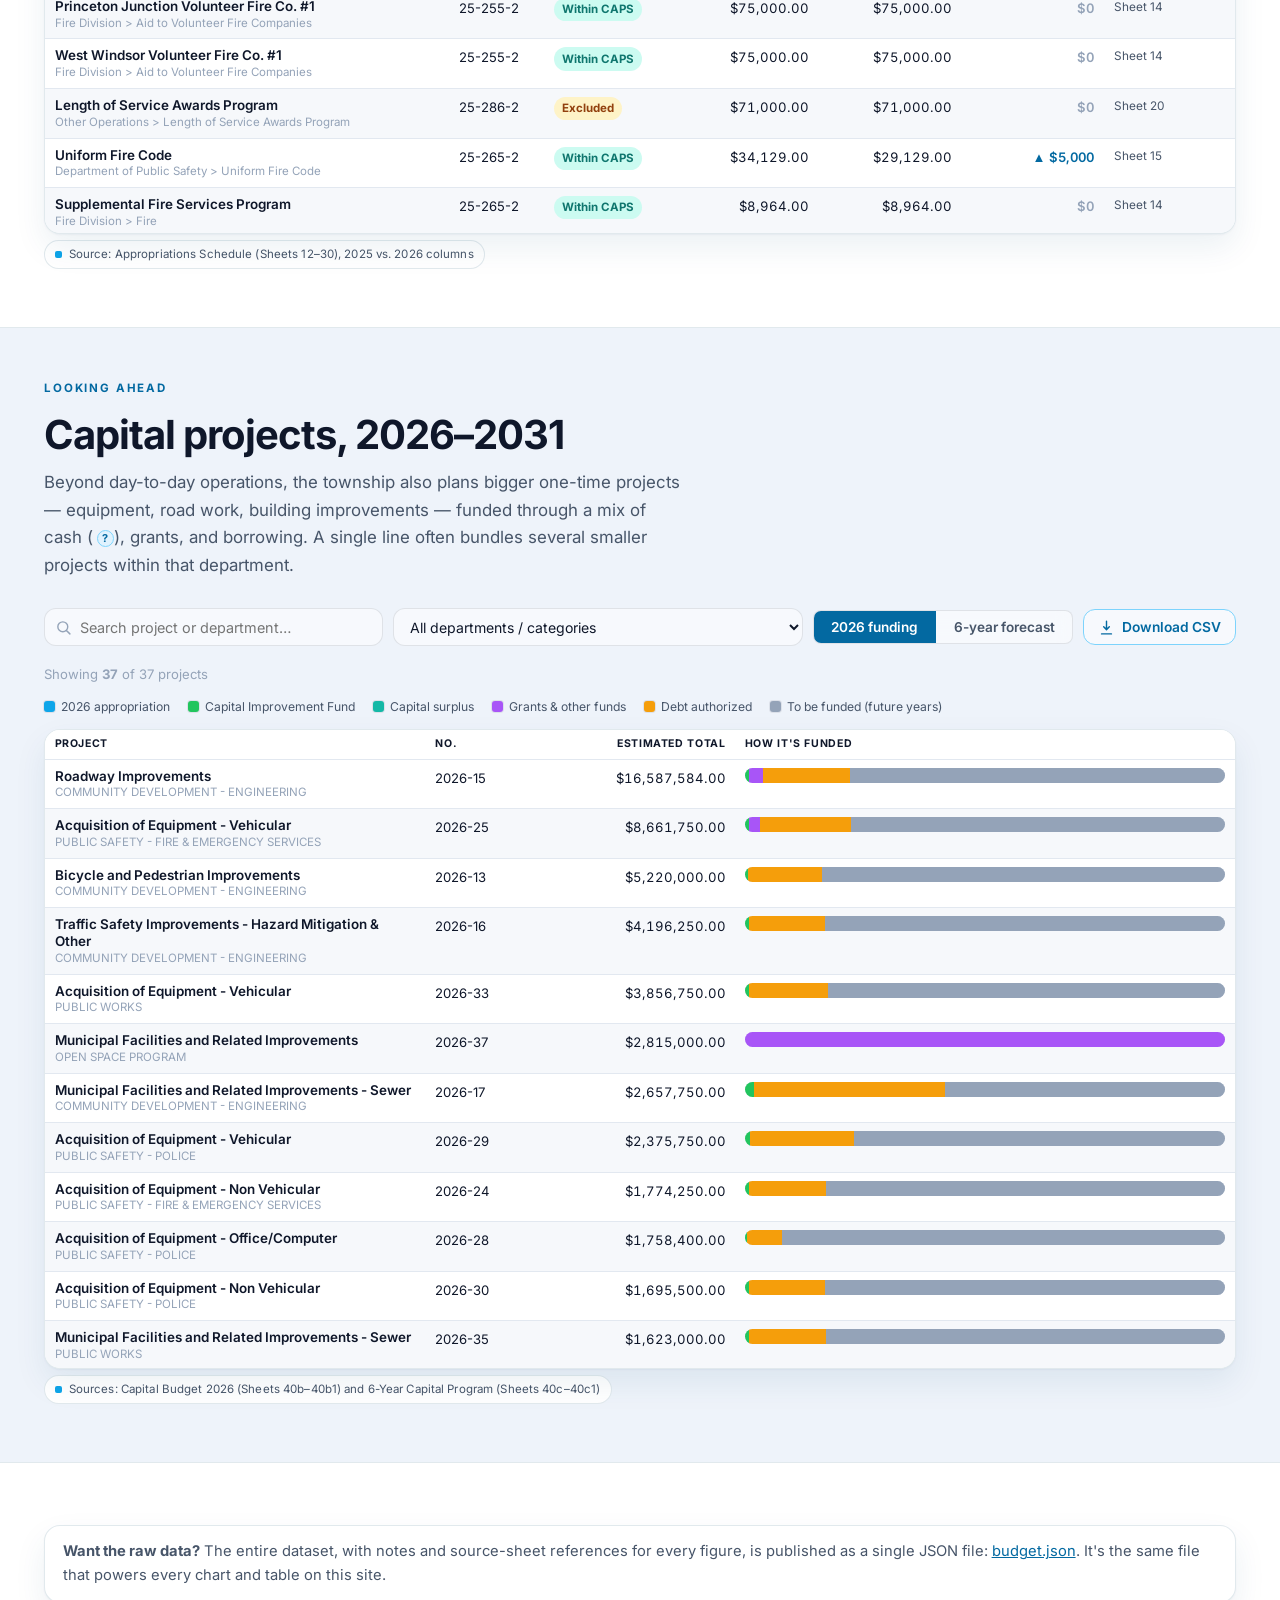
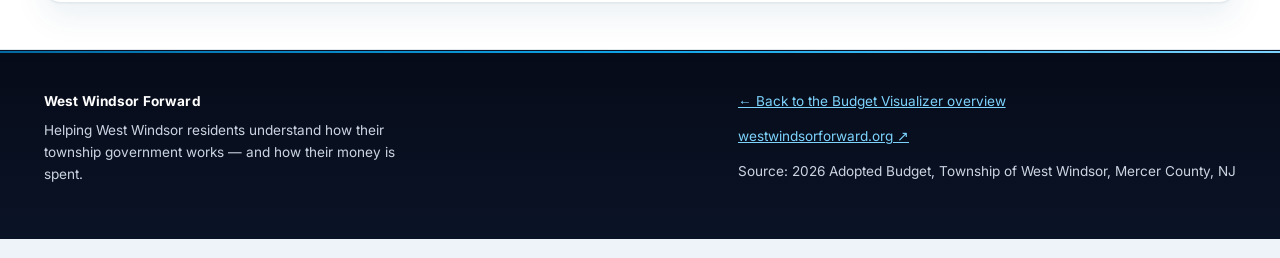
==== commit ce1df38b: "Instruct AI to avoid tables; redesign embedded data tables to fill width Assistant: - System rule + " ====
--- a/Budget Visualizer/web/data.html
+++ b/Budget Visualizer/web/data.html
@@ -118,11 +118,14 @@
 
     <p class="results-note" id="explorer-count"></p>
     <div class="table-wrap">
-      <table id="explorer-table">
+      <table id="explorer-table" class="data-table">
+        <colgroup>
+          <col class="c-item" /><col class="c-fcoa" /><col class="c-caps" />
+          <col class="c-num" /><col class="c-num" /><col class="c-num" /><col class="c-src" />
+        </colgroup>
         <thead>
           <tr>
-            <th>Department / Division</th>
-            <th>Account / Program</th>
+            <th>Line item</th>
             <th>FCOA<span class="gloss-term gloss-btn" data-term="FCOA" tabindex="0">?</span></th>
             <th>CAPS<span class="gloss-term gloss-btn" data-term="Within CAPS / Excluded from CAPS" tabindex="0">?</span></th>
             <th class="num">2026</th>
@@ -173,8 +176,9 @@
     </div>
 
     <p class="results-note" id="capital-count"></p>
+    <div class="cap-legend" id="capital-legend"></div>
     <div class="table-wrap">
-      <table id="capital-table">
+      <table id="capital-table" class="data-table">
         <thead id="capital-thead"></thead>
         <tbody id="capital-body"></tbody>
       </table>
--- a/Budget Visualizer/web/css/styles.css
+++ b/Budget Visualizer/web/css/styles.css
@@ -4683,3 +4683,50 @@
 /* Keep the two free-text columns from hogging width */
 #explorer tbody td:first-child,
 #explorer tbody td:nth-child(2) { min-width: 7rem; }
+
+/* ---- Data tables v2: fill the width with intentional column sizing ---- */
+#explorer table.data-table,
+#capital table.data-table { table-layout: fixed; width: 100%; }
+
+/* Appropriations: one wide two-line "Line item" column + tidy rest */
+#explorer .c-item { width: 34%; }
+#explorer .c-fcoa { width: 8%; }
+#explorer .c-caps { width: 11%; }
+#explorer .c-num { width: 12%; }
+#explorer .c-src { width: 11%; }
+
+/* Capital: project / no. / estimated total / wide funding-mix bar */
+#capital th:nth-child(1) { width: 32%; }
+#capital th:nth-child(2) { width: 8%; }
+#capital th:nth-child(3) { width: 18%; }
+#capital th:nth-child(4) { width: 42%; }
+
+/* Two-line primary cell (program/project + muted context) */
+.cell-item strong { display: block; font-weight: 600; color: var(--ink); font-size: 0.84rem; line-height: 1.25; }
+.cell-item .cell-sub { display: block; margin-top: 0.12rem; font-size: 0.72rem; color: var(--ink-faint); line-height: 1.2; }
+.cell-src { font-size: 0.74rem; color: var(--ink-soft); }
+
+/* Funding-mix stacked bar */
+.cap-bar {
+  display: flex;
+  height: 15px;
+  border-radius: 999px;
+  overflow: hidden;
+  background: var(--line);
+  box-shadow: inset 0 0 0 1px var(--line);
+}
+.cap-bar span { display: block; height: 100%; min-width: 2px; }
+.cap-bar span:hover { filter: brightness(1.08); }
+.cap-bar-empty { color: var(--ink-faint); }
+
+.cap-legend {
+  display: flex;
+  flex-wrap: wrap;
+  gap: 0.4rem 1.1rem;
+  margin-bottom: 0.8rem;
+  font-size: 0.76rem;
+  color: var(--ink-soft);
+}
+.cap-legend-item { display: inline-flex; align-items: center; gap: 0.4rem; }
+.cap-legend-item i { width: 11px; height: 11px; border-radius: 3px; box-shadow: 0 0 0 1px rgba(15, 23, 42, 0.08); flex: none; }
+[data-theme="dark"] .cap-legend-item i { box-shadow: 0 0 0 1px rgba(255, 255, 255, 0.16); }
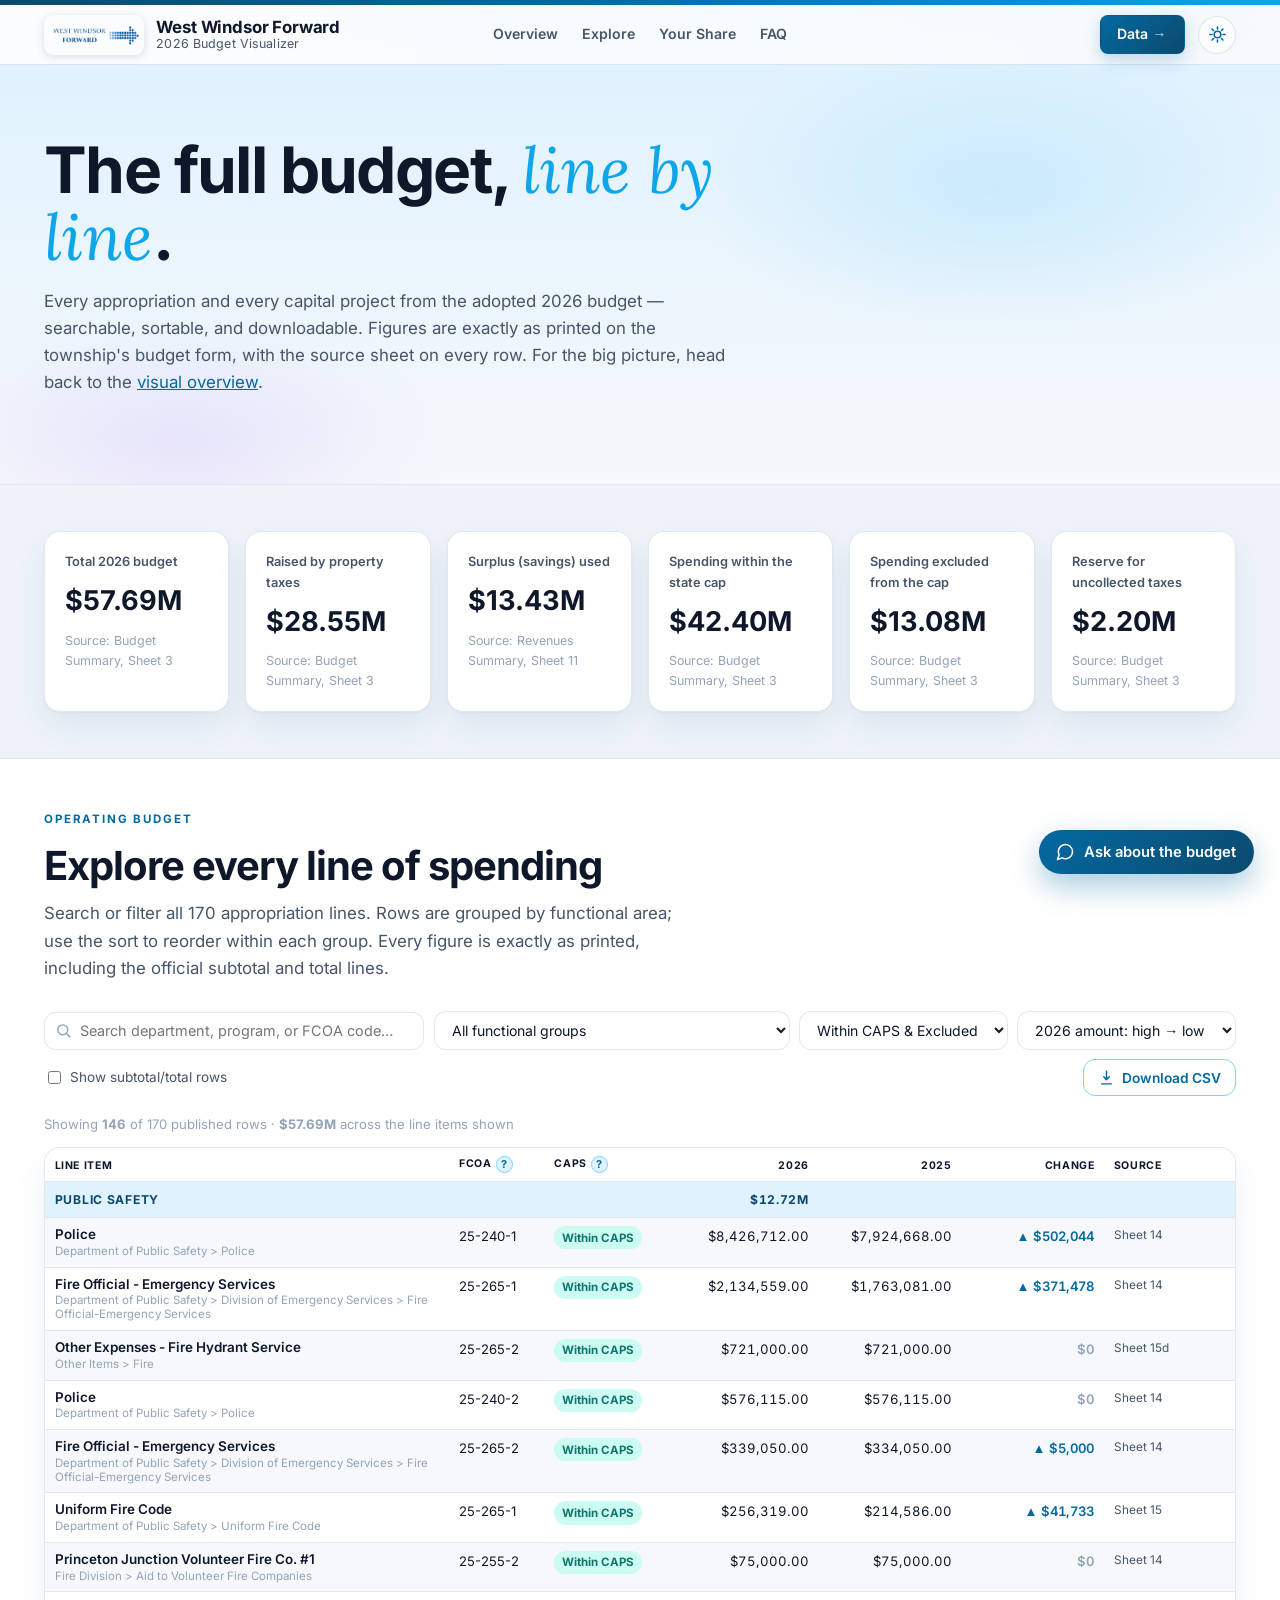
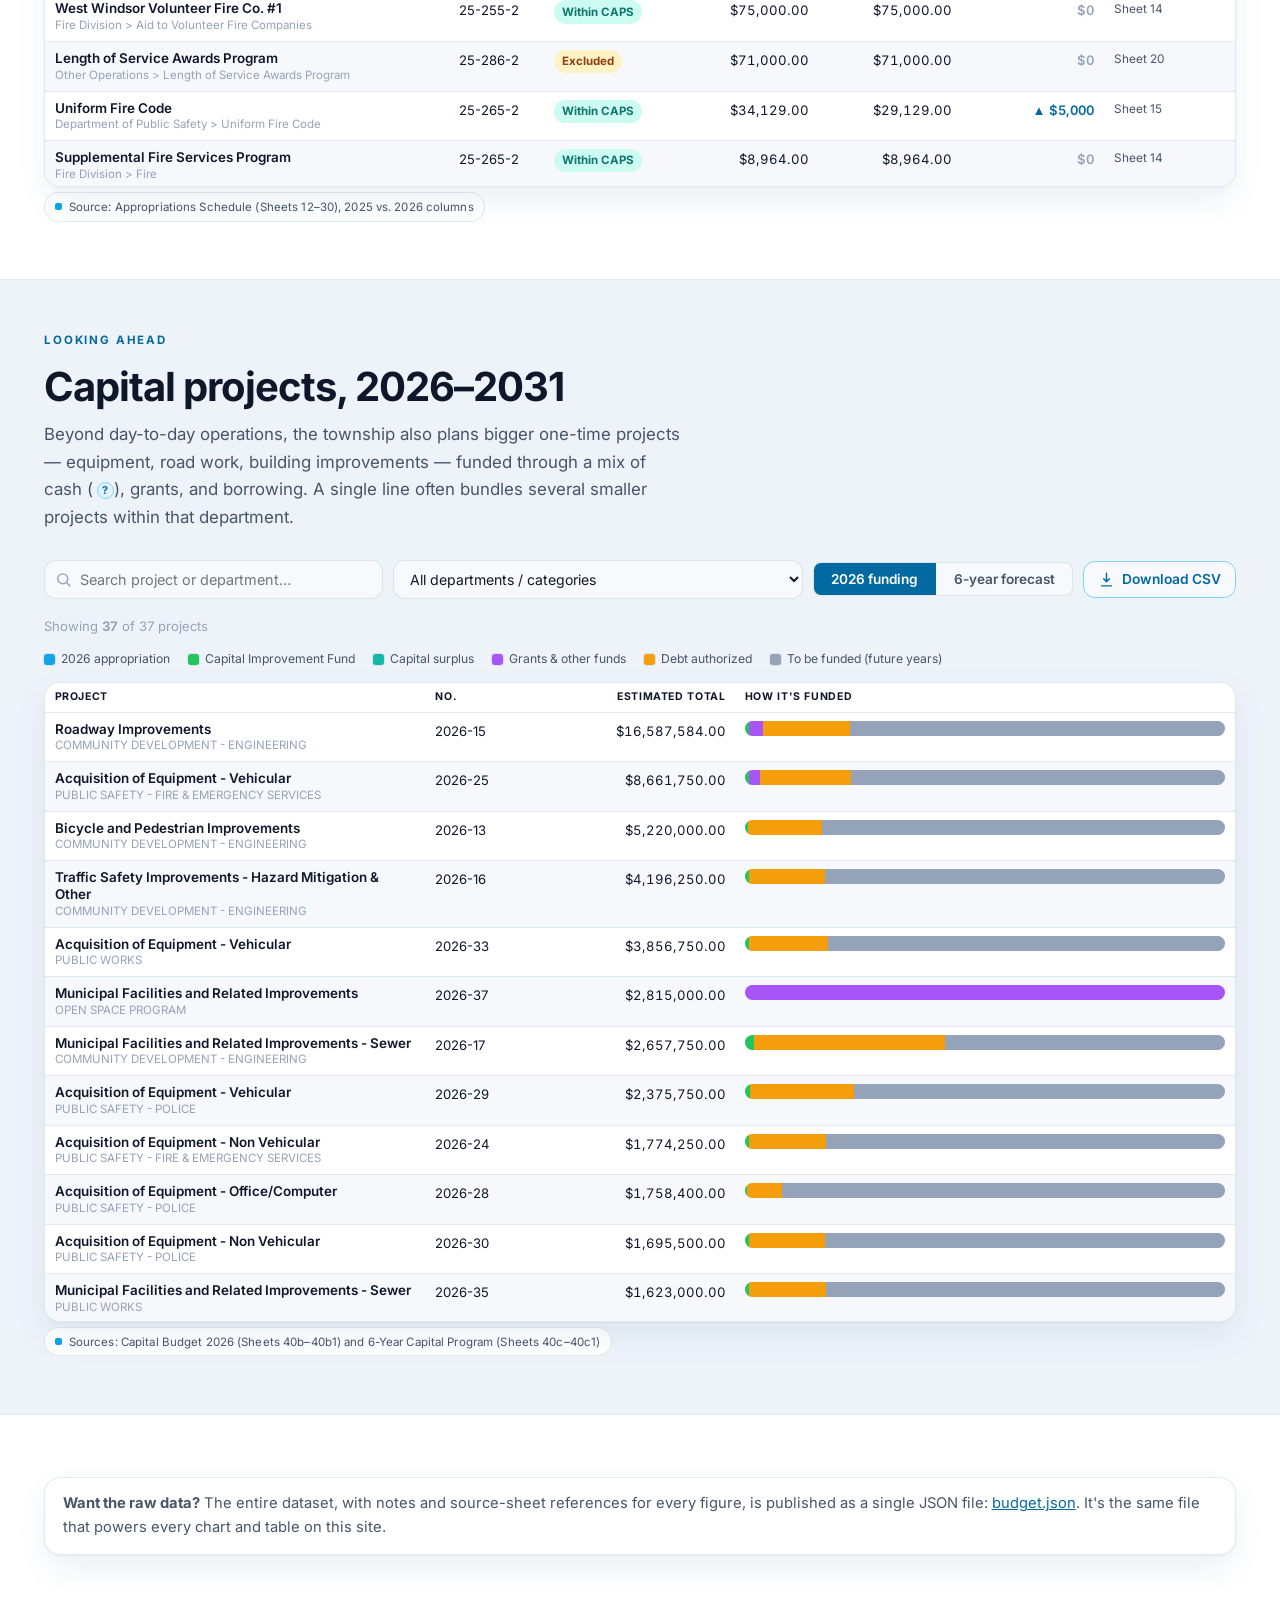
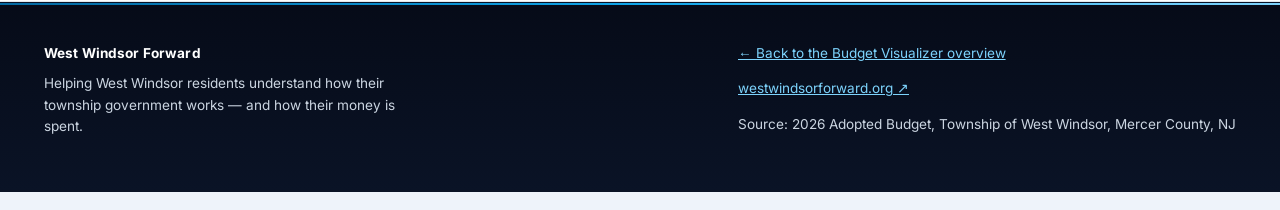
==== commit 93de2b7a: "Declutter hero/FAQ: remove chips, panel stats, donut hint, eyebrows, emojis - Hero: drop the chips l" ====
--- a/Budget Visualizer/web/data.html
+++ b/Budget Visualizer/web/data.html
@@ -54,7 +54,6 @@
 
 <section class="hero" id="top">
   <div class="container">
-    <span class="eyebrow">Township of West Windsor &middot; Adopted 2026 Municipal Budget</span>
     <h1>The full budget, <em class="serif-accent">line by line</em>.</h1>
     <p>
       Every appropriation and every capital project from the adopted 2026
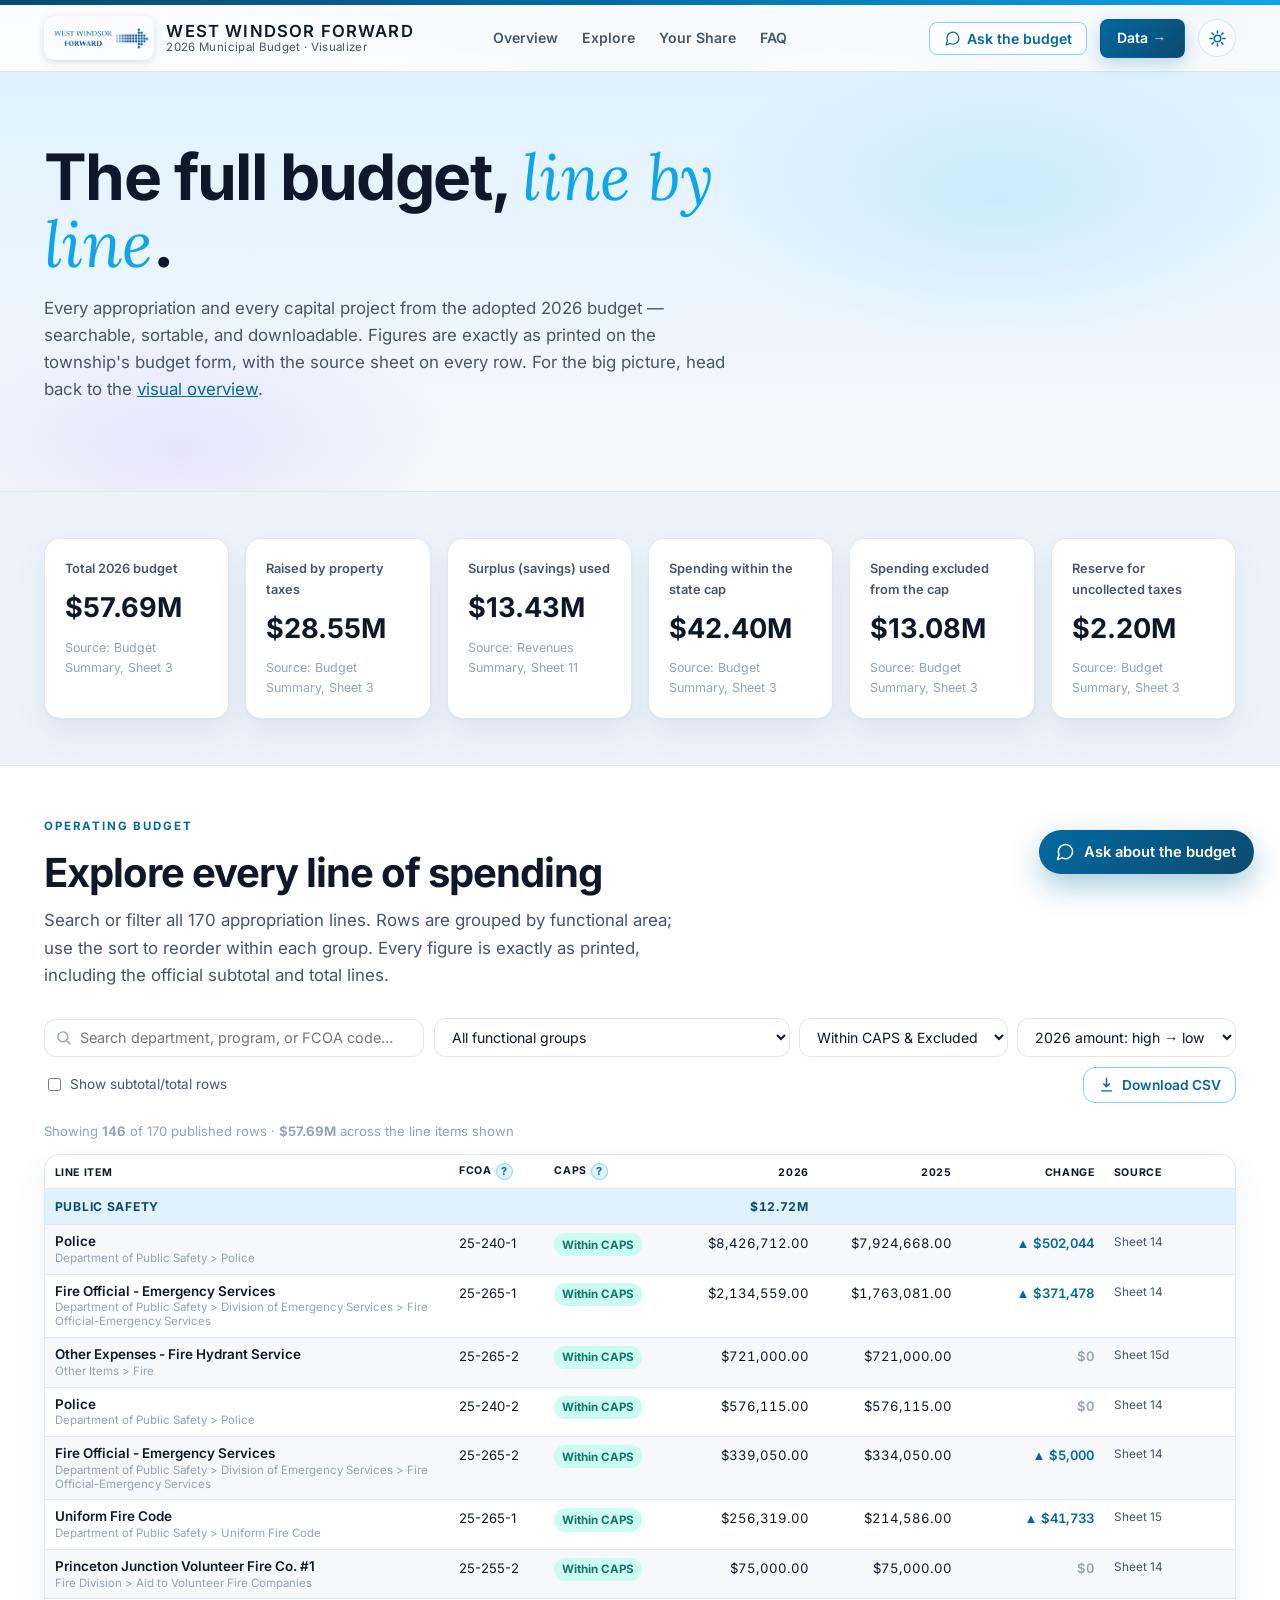
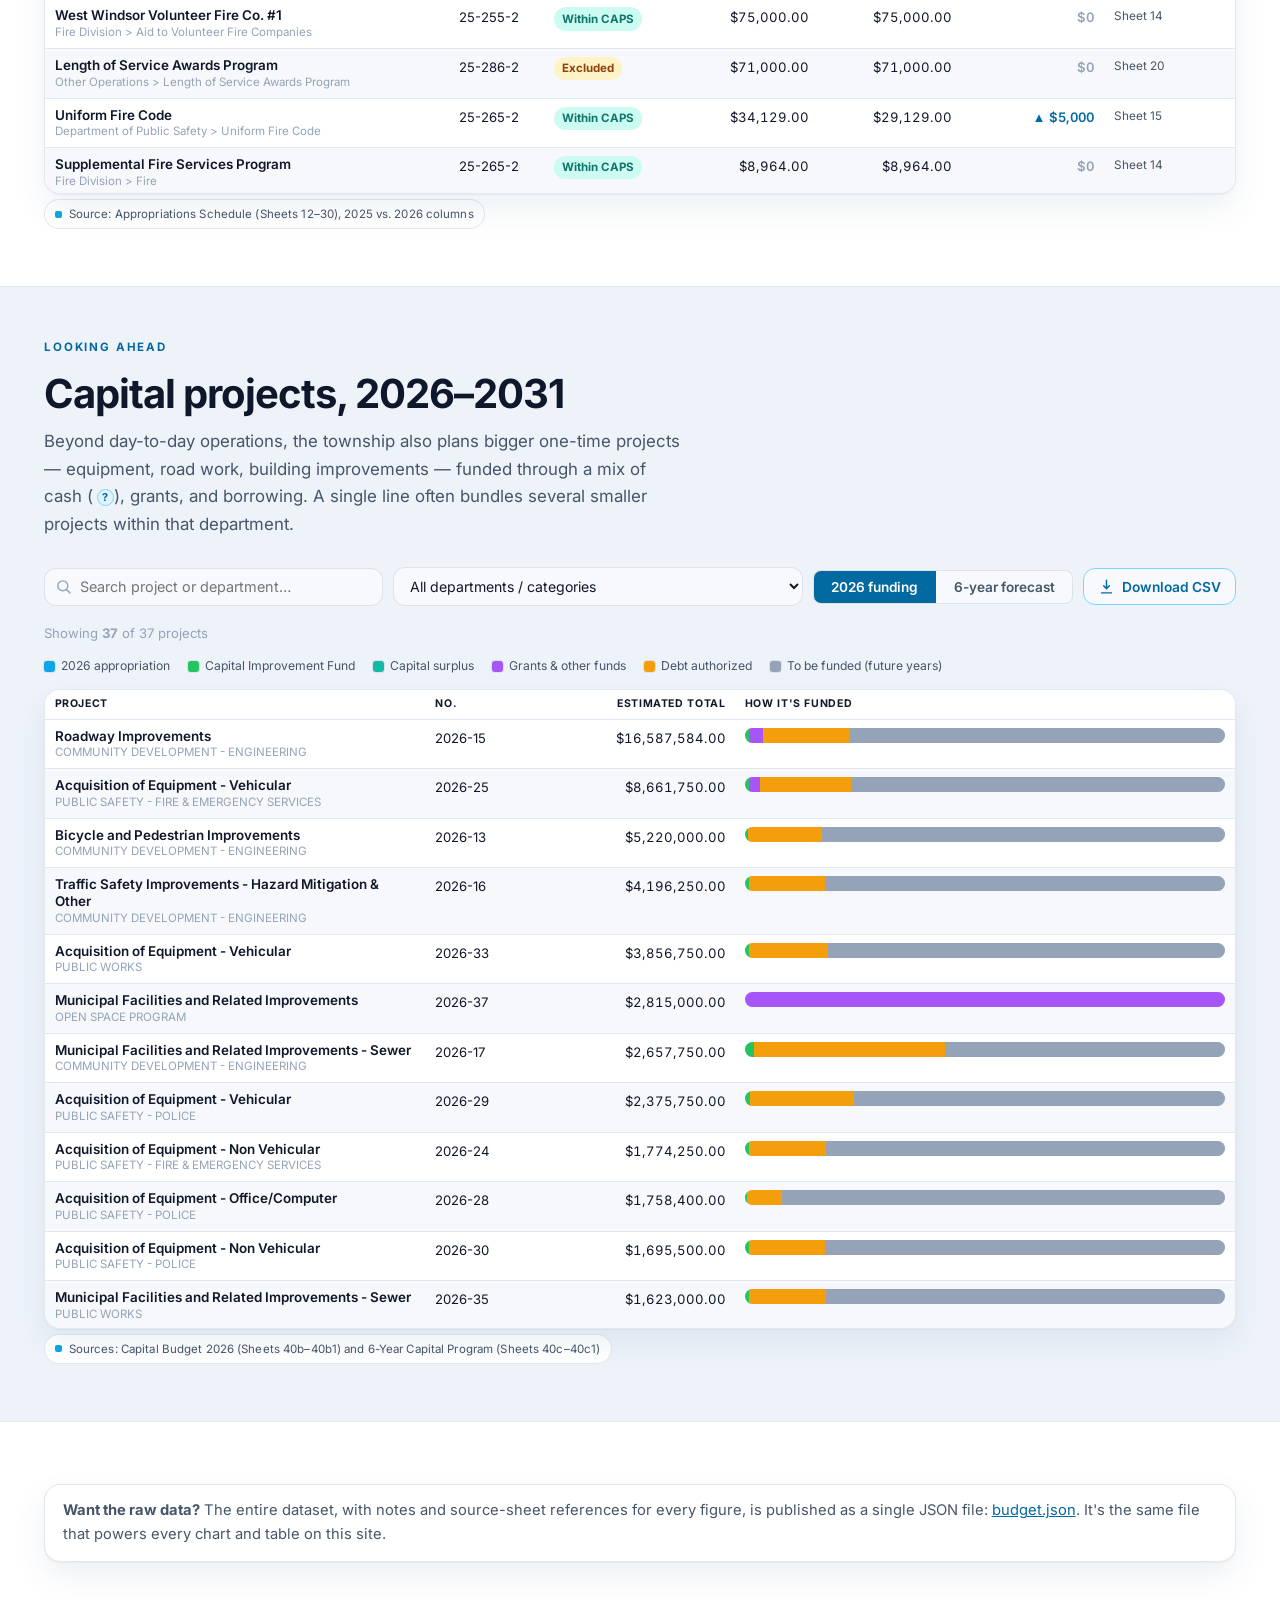
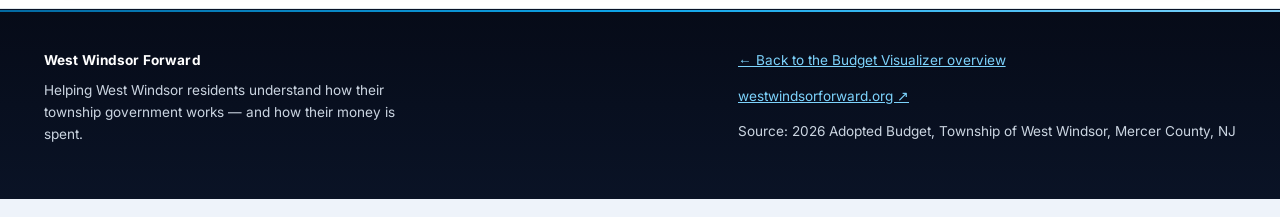
==== commit 7e7d7651: "Header: brand-forward / civic treatment + 'Ask the budget' action - Larger seal, uppercase serif bra" ====
--- a/Budget Visualizer/web/data.html
+++ b/Budget Visualizer/web/data.html
@@ -29,7 +29,7 @@
       <img src="assets/wwf-logo.png" alt="West Windsor Forward logo" />
       <span class="brand-text">
         <strong>West Windsor Forward</strong>
-        <span>2026 Budget Visualizer</span>
+        <span>2026 Municipal Budget &middot; Visualizer</span>
       </span>
     </a>
     <nav class="site-nav" id="site-nav">
@@ -39,6 +39,10 @@
       <a href="index.html#about">FAQ</a>
     </nav>
     <div class="header-actions">
+      <button type="button" class="nav-ask" data-open-chat aria-label="Ask the budget assistant">
+        <svg viewBox="0 0 24 24" aria-hidden="true"><path d="M21 11.5a8.5 8.5 0 0 1-12.4 7.55L3 21l1.95-5.6A8.5 8.5 0 1 1 21 11.5z"/></svg>
+        <span>Ask the budget</span>
+      </button>
       <a href="data.html" class="nav-cta is-current">Data</a>
       <button type="button" class="theme-toggle" id="theme-toggle" aria-label="Toggle dark mode" title="Toggle dark mode">
         <svg class="icon-sun" viewBox="0 0 24 24" aria-hidden="true"><circle cx="12" cy="12" r="4.2"></circle><g><line x1="12" y1="2.5" x2="12" y2="5"></line><line x1="12" y1="19" x2="12" y2="21.5"></line><line x1="2.5" y1="12" x2="5" y2="12"></line><line x1="19" y1="12" x2="21.5" y2="12"></line><line x1="5.1" y1="5.1" x2="6.9" y2="6.9"></line><line x1="17.1" y1="17.1" x2="18.9" y2="18.9"></line><line x1="5.1" y1="18.9" x2="6.9" y2="17.1"></line><line x1="17.1" y1="6.9" x2="18.9" y2="5.1"></line></g></svg>
--- a/Budget Visualizer/web/css/styles.css
+++ b/Budget Visualizer/web/css/styles.css
@@ -4730,3 +4730,57 @@
 .cap-legend-item { display: inline-flex; align-items: center; gap: 0.4rem; }
 .cap-legend-item i { width: 11px; height: 11px; border-radius: 3px; box-shadow: 0 0 0 1px rgba(15, 23, 42, 0.08); flex: none; }
 [data-theme="dark"] .cap-legend-item i { box-shadow: 0 0 0 1px rgba(255, 255, 255, 0.16); }
+
+/* ============================================================
+   HEADER — brand-forward / civic treatment
+   ============================================================ */
+.site-header .container { padding-top: 0.7rem; padding-bottom: 0.7rem; }
+
+/* Institutional brand lockup: a larger seal + uppercase serif name + tagline */
+.brand img { height: 44px; border-radius: 10px; }
+.brand-text strong {
+  font-family: var(--font-display);
+  font-size: 1.04rem;
+  font-weight: 600;
+  text-transform: uppercase;
+  letter-spacing: 0.07em;
+  color: var(--ink);
+}
+.brand-text span {
+  font-size: 0.72rem;
+  letter-spacing: 0.03em;
+  color: var(--ink-soft);
+}
+
+/* "Ask the budget" — outline action that opens the assistant */
+.nav-ask {
+  display: inline-flex;
+  align-items: center;
+  gap: 0.4rem;
+  font-family: var(--font-body);
+  font-size: 0.88rem;
+  font-weight: 600;
+  color: var(--brand-700);
+  background: var(--glass-bg, transparent);
+  border: 1px solid var(--brand-300);
+  border-radius: var(--radius-sm);
+  padding: 0.44rem 0.85rem;
+  cursor: pointer;
+  white-space: nowrap;
+  transition: background 160ms ease, color 160ms ease, border-color 160ms ease, transform 160ms ease;
+}
+.nav-ask svg { width: 17px; height: 17px; fill: none; stroke: currentColor; stroke-width: 1.8; stroke-linecap: round; stroke-linejoin: round; }
+.nav-ask:hover { background: var(--brand-700); color: #fff; border-color: var(--brand-700); transform: translateY(-1px); }
+[data-theme="dark"] .nav-ask { color: var(--brand-300); border-color: var(--glass-border); }
+[data-theme="dark"] .nav-ask:hover { color: #fff; background: var(--brand-700); border-color: var(--brand-700); }
+
+/* Tighten the action cluster so brand + nav + actions stay on one line */
+@media (max-width: 1040px) {
+  .nav-ask span { display: none; }
+  .nav-ask { padding: 0.44rem 0.55rem; }
+}
+@media (max-width: 820px) {
+  /* On mobile the floating launcher already provides this, so drop it here */
+  .nav-ask { display: none; }
+  .brand img { height: 34px; }
+}
